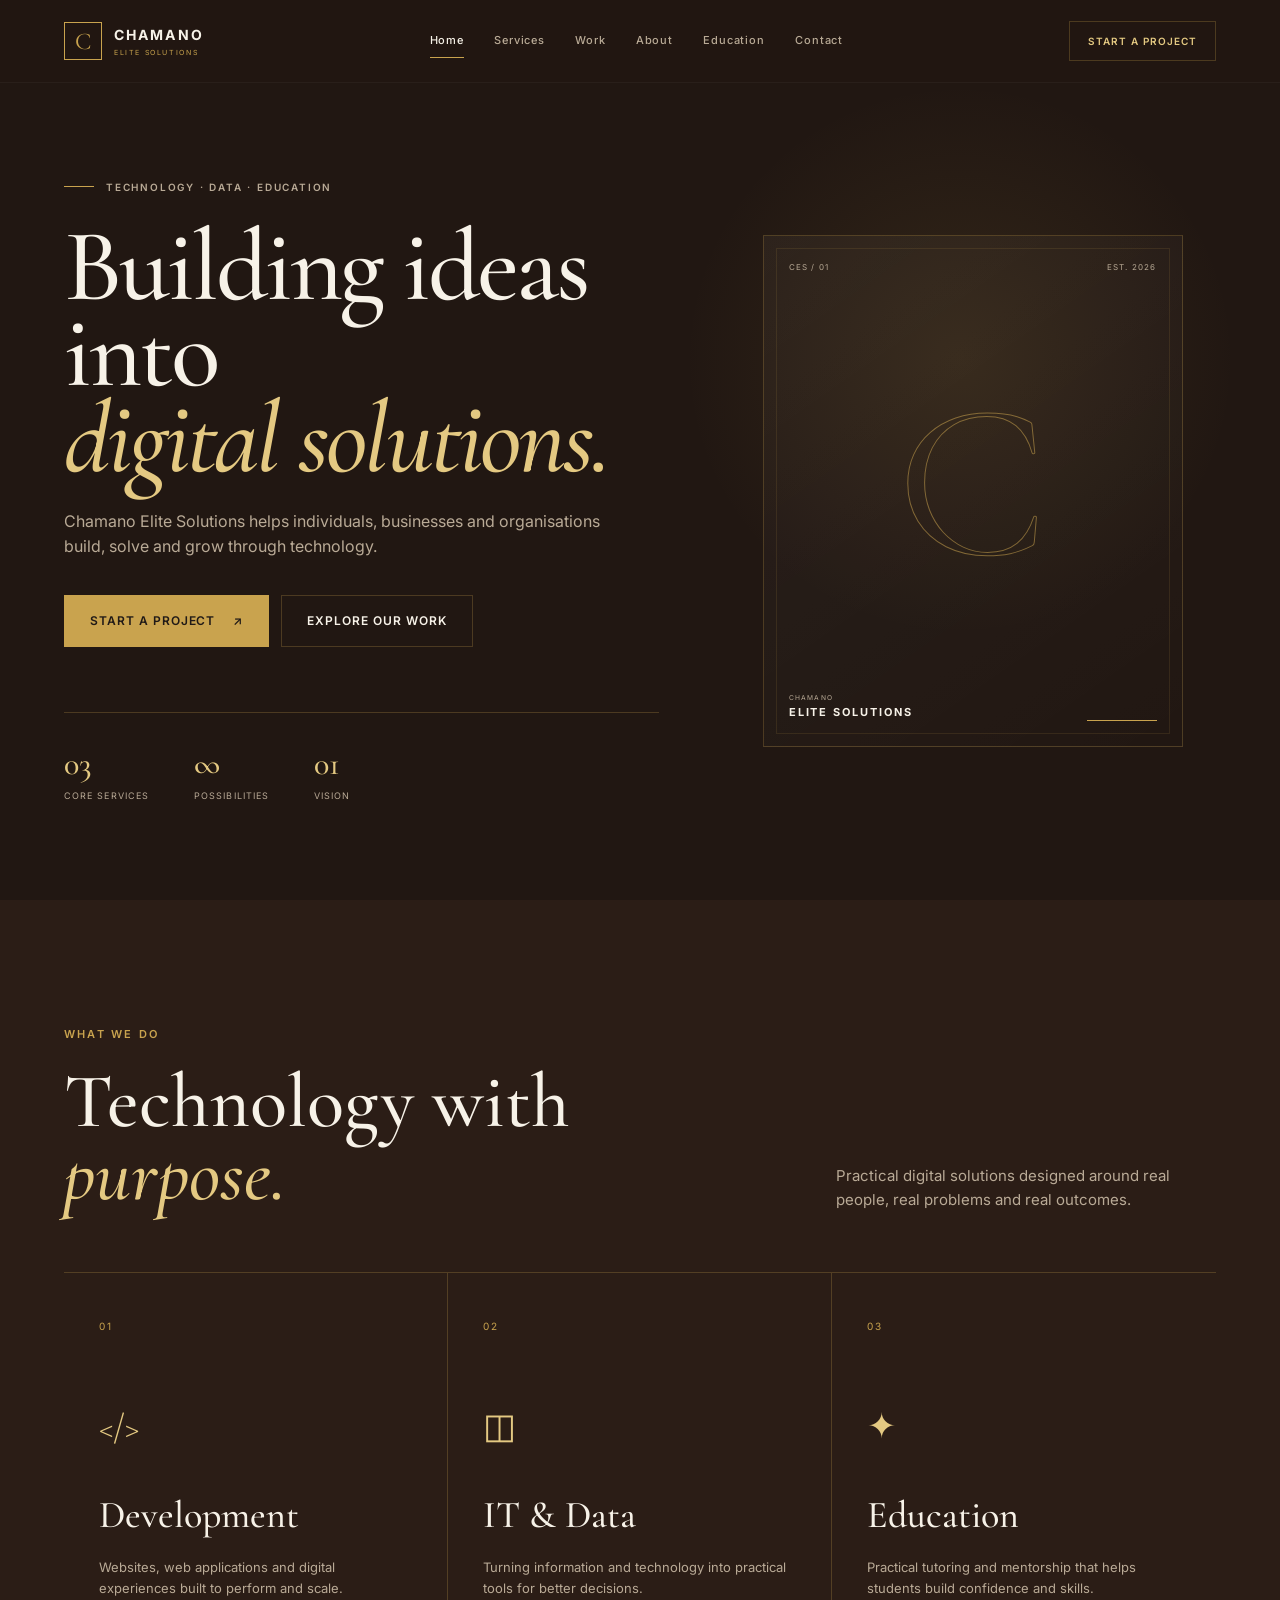
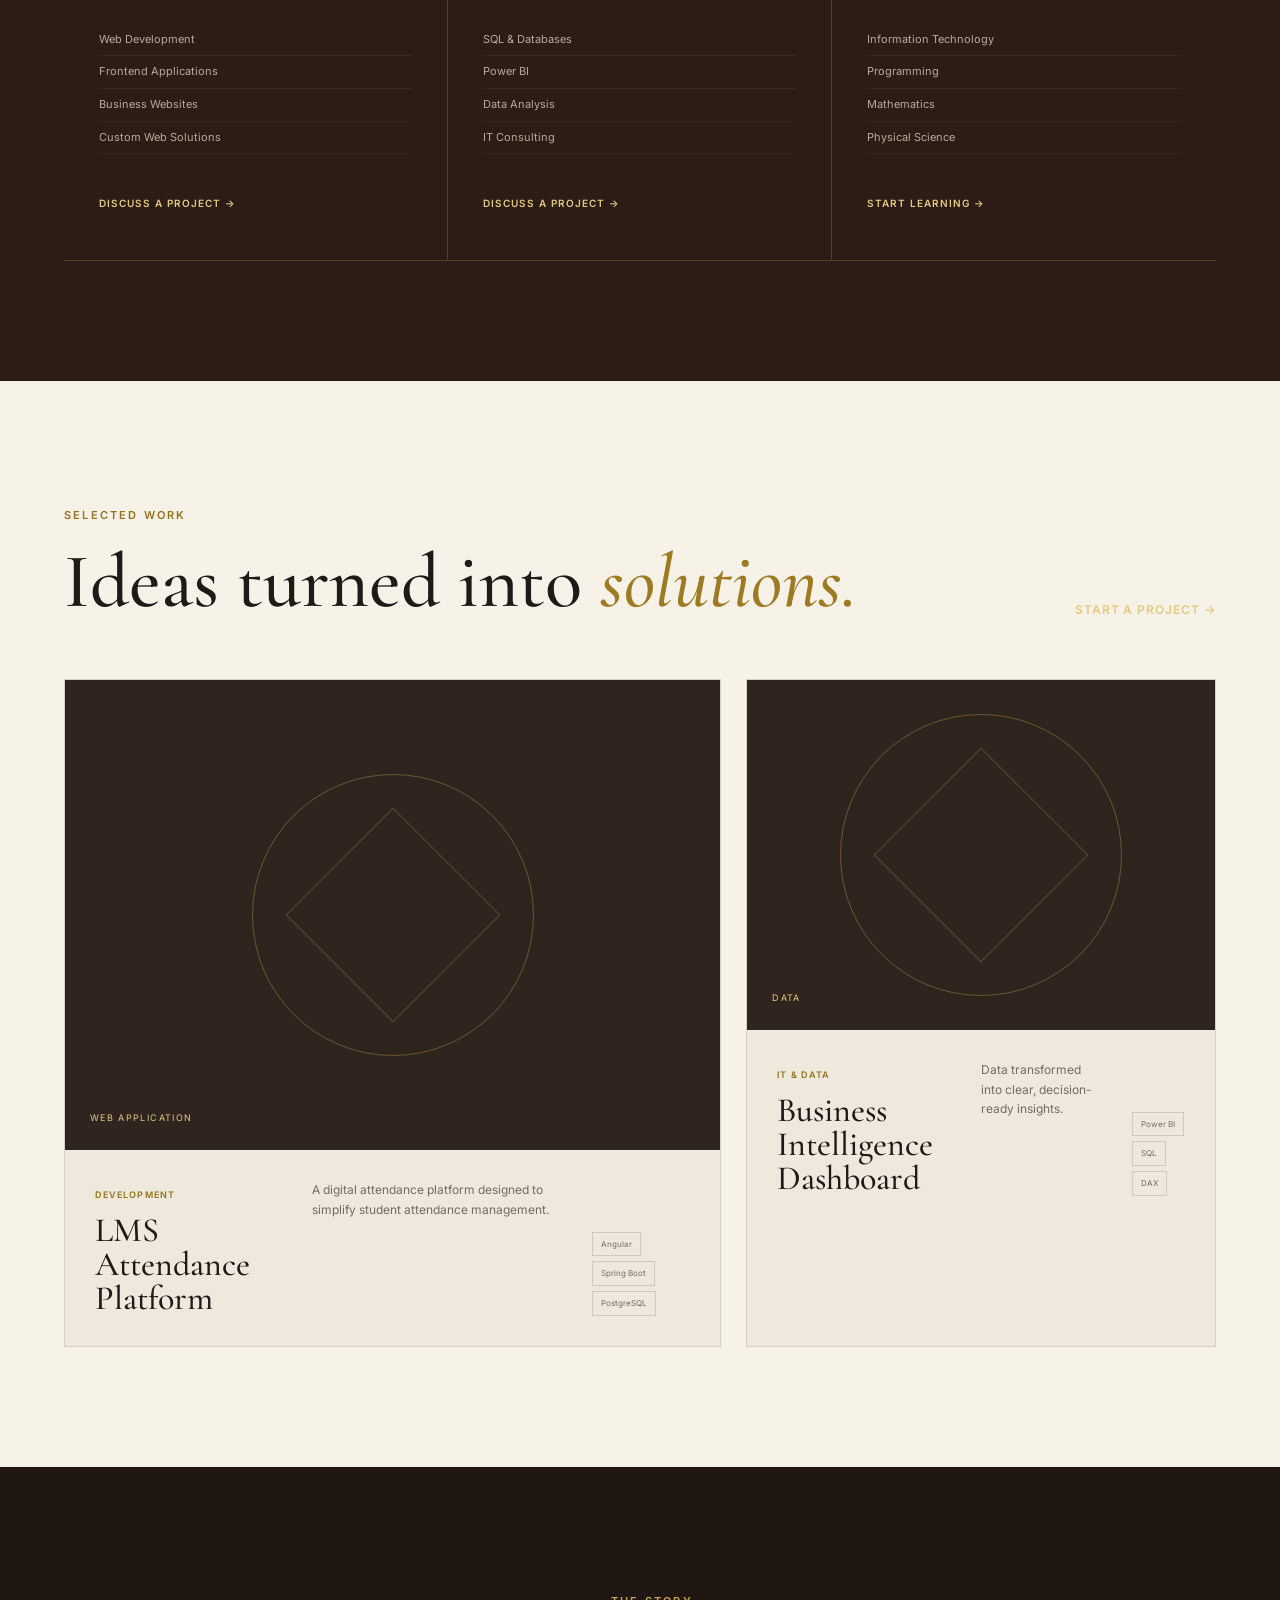
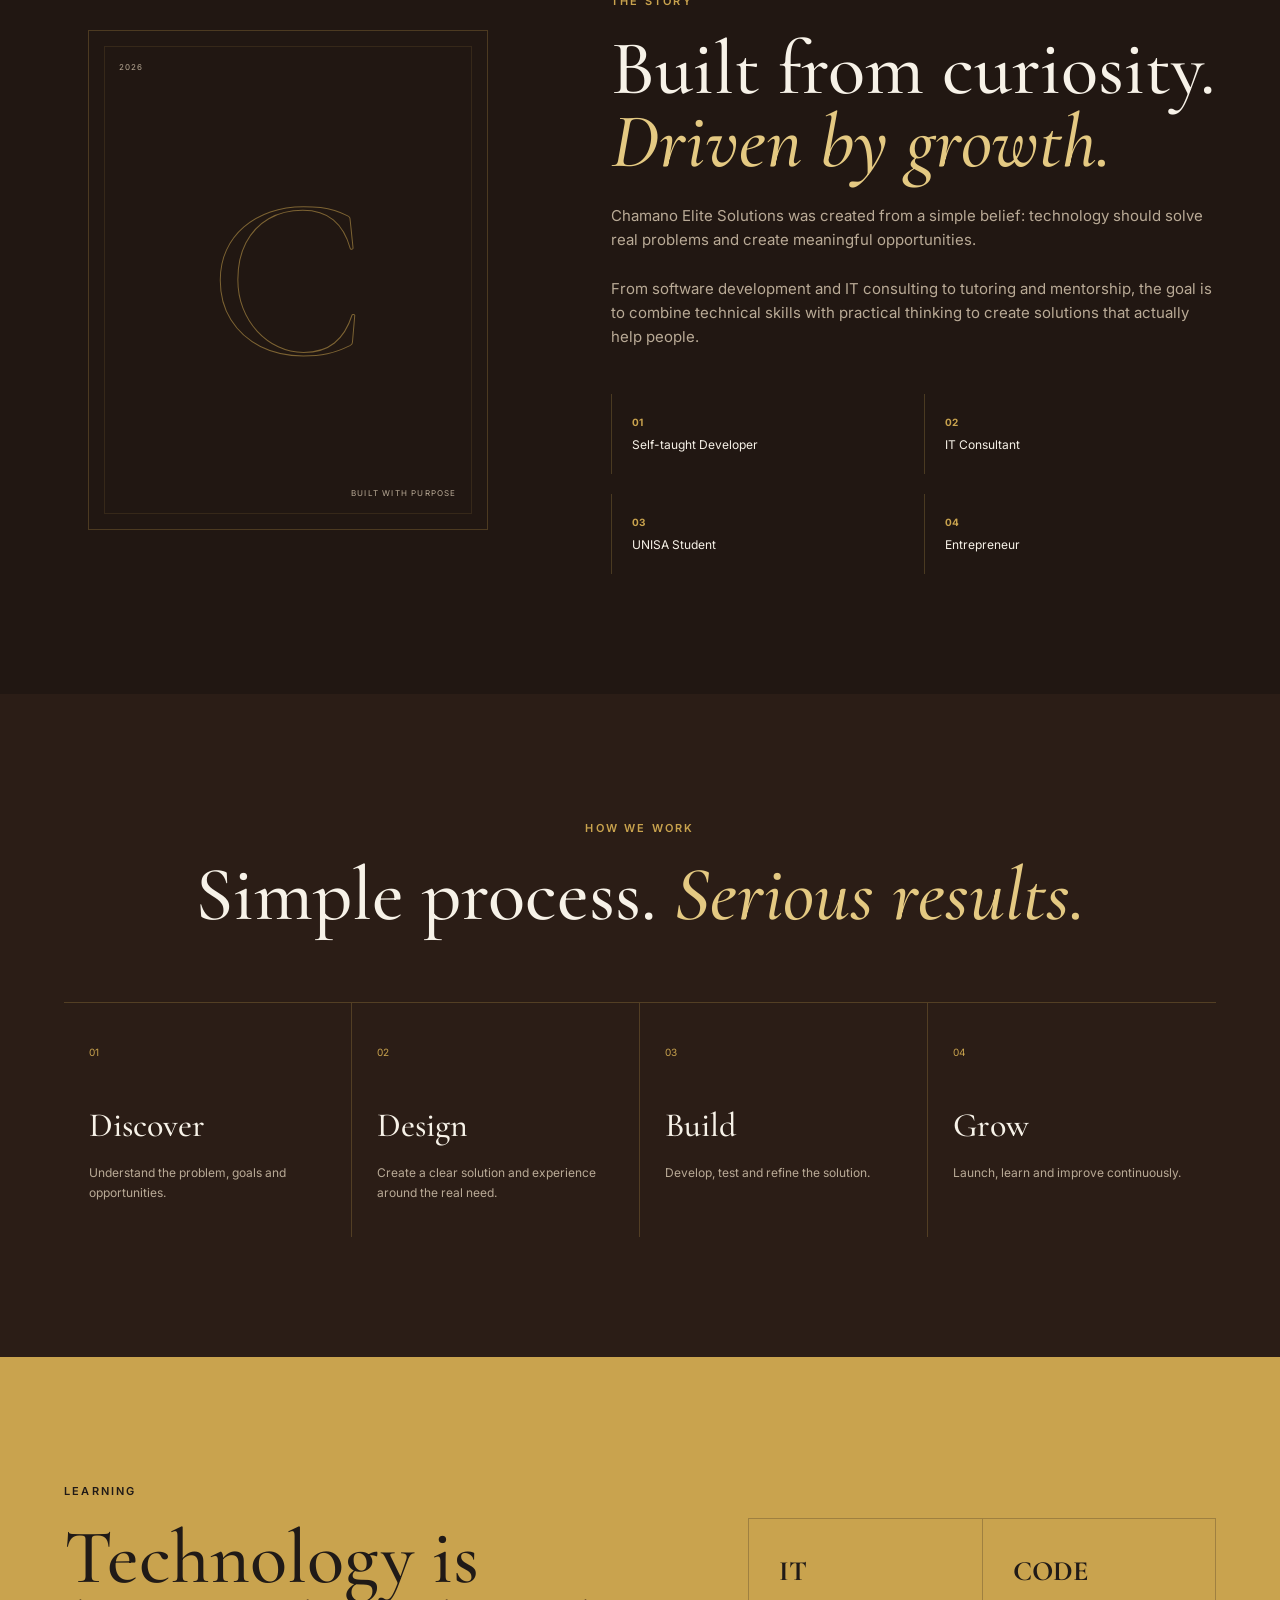
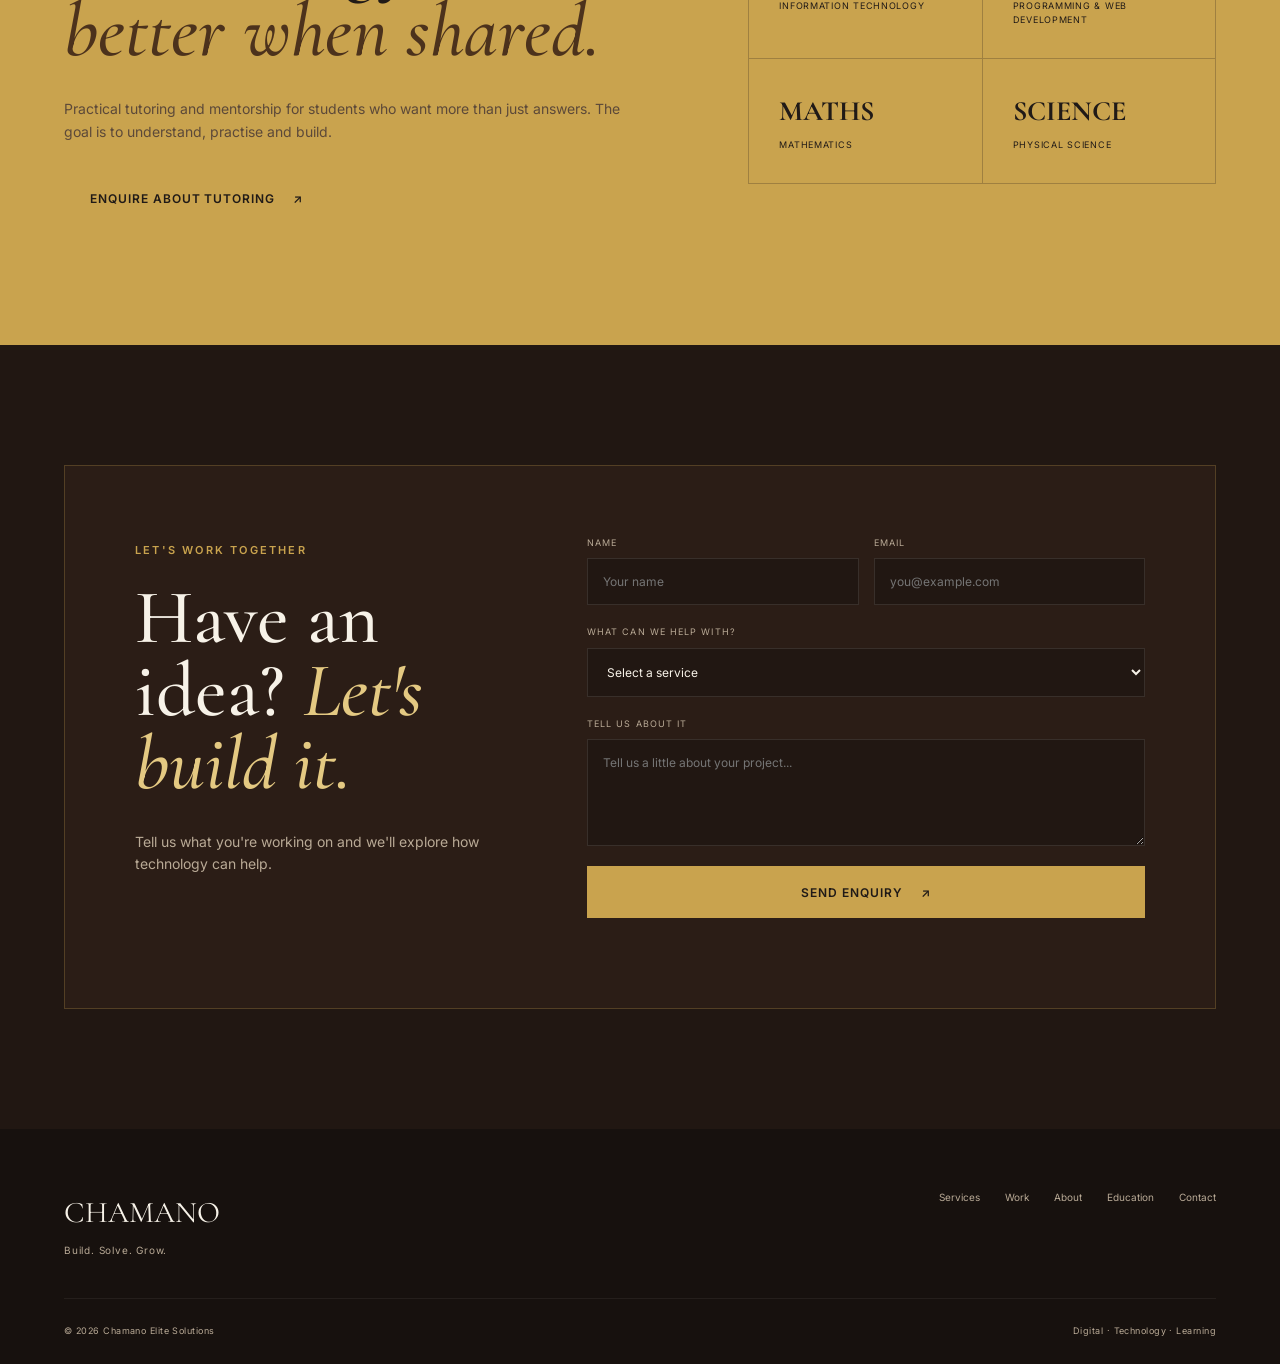
==== index.html @ e4c01a2c "commiting the mvp" ====
<!DOCTYPE html>
<html lang="en">
<head>
    <meta charset="UTF-8">
    <meta name="viewport" content="width=device-width, initial-scale=1.0">
    <title>Chamano Elite Solutions | Build. Solve. Grow.</title>
    <meta name="description" content="Chamano Elite Solutions provides software development, IT & data solutions, and technology education." >
    <link rel="preconnect" href="https://fonts.googleapis.com">
    <link rel="preconnect" href="https://fonts.gstatic.com" crossorigin>

    <link href="https://fonts.googleapis.com/css2?family=Cormorant+Garamond:wght@400;500;600;700&family=Inter:wght@300;400;500;600;700&display=swap" rel="stylesheet">
    <link rel="stylesheet" href="style.css">
    <link rel="stylesheet" href="./responsiveness.css">
</head>

<body>

<!-- =========================================
     NAVIGATION
========================================= -->

<header class="site-header">

    <div class="container nav-container">

        <a href="#home" class="brand">

            <div class="brand-mark">
                C
            </div>

            <div class="brand-text">
                <span>CHAMANO</span>
                <small>ELITE SOLUTIONS</small>
            </div>

        </a>

        <nav class="main-nav" id="mainNav">

            <a href="#home" class="nav-link active">Home</a>
            <a href="#services" class="nav-link">Services</a>
            <a href="#work" class="nav-link">Work</a>
            <a href="#about" class="nav-link">About</a>
            <a href="#education" class="nav-link">Education</a>
            <a href="#contact" class="nav-link">Contact</a>

        </nav>

        <a href="#contact" class="nav-cta">
            Start a Project
        </a>

        <button class="menu-toggle" id="menuToggle" aria-label="Open menu">
            <span></span>
            <span></span>
            <span></span>
        </button>

    </div>

</header>


<main>

<!-- =========================================
     HERO
========================================= -->

<section class="hero" id="home">

    <div class="hero-background"></div>

    <div class="container hero-container">

        <div class="hero-content">

            <div class="eyebrow">
                <span></span>
                TECHNOLOGY · DATA · EDUCATION
            </div>

            <h1>
                Building ideas into
                <span>digital solutions.</span>
            </h1>

            <p class="hero-description">
                Chamano Elite Solutions helps individuals, businesses
                and organisations build, solve and grow through
                technology.
            </p>

            <div class="hero-actions">

                <a href="#contact" class="btn btn-primary">
                    Start a Project
                    <span>↗</span>
                </a>

                <a href="#work" class="btn btn-outline">
                    Explore Our Work
                </a>

            </div>

            <div class="hero-meta">

                <div>
                    <strong>03</strong>
                    <span>Core Services</span>
                </div>

                <div>
                    <strong>∞</strong>
                    <span>Possibilities</span>
                </div>

                <div>
                    <strong>01</strong>
                    <span>Vision</span>
                </div>

            </div>

        </div>

        <div class="hero-visual">

            <div class="hero-card">

                <div class="hero-card-top">
                    <span>CES / 01</span>
                    <span>EST. 2026</span>
                </div>

                <div class="hero-monogram">
                    C
                </div>

                <div class="hero-card-bottom">

                    <div>
                        <small>CHAMANO</small>
                        <strong>ELITE SOLUTIONS</strong>
                    </div>

                    <span class="gold-line"></span>

                </div>

            </div>

        </div>

    </div>

</section>


<!-- =========================================
     SERVICES
========================================= -->

<section class="section services" id="services">

    <div class="container">

        <div class="section-heading">

            <div>
                <span class="section-label">WHAT WE DO</span>

                <h2>
                    Technology with
                    <em>purpose.</em>
                </h2>
            </div>

            <p>
                Practical digital solutions designed around
                real people, real problems and real outcomes.
            </p>

        </div>


        <div class="services-grid">

            <!-- Development -->

            <article class="service-card featured">

                <div class="service-number">01</div>

                <div class="service-icon">
                    &lt;/&gt;
                </div>

                <h3>Development</h3>

                <p>
                    Websites, web applications and digital
                    experiences built to perform and scale.
                </p>

                <ul>
                    <li>Web Development</li>
                    <li>Frontend Applications</li>
                    <li>Business Websites</li>
                    <li>Custom Web Solutions</li>
                </ul>

                <a href="#contact" class="service-link">
                    Discuss a project →
                </a>

            </article>


            <!-- IT & Data -->

            <article class="service-card">

                <div class="service-number">02</div>

                <div class="service-icon">
                    ◫
                </div>

                <h3>IT & Data</h3>

                <p>
                    Turning information and technology into
                    practical tools for better decisions.
                </p>

                <ul>
                    <li>SQL & Databases</li>
                    <li>Power BI</li>
                    <li>Data Analysis</li>
                    <li>IT Consulting</li>
                </ul>

                <a href="#contact" class="service-link">
                    Discuss a project →
                </a>

            </article>


            <!-- Education -->

            <article class="service-card">

                <div class="service-number">03</div>

                <div class="service-icon">
                    ✦
                </div>

                <h3>Education</h3>

                <p>
                    Practical tutoring and mentorship that
                    helps students build confidence and skills.
                </p>

                <ul>
                    <li>Information Technology</li>
                    <li>Programming</li>
                    <li>Mathematics</li>
                    <li>Physical Science</li>
                </ul>

                <a href="#contact" class="service-link">
                    Start learning →
                </a>

            </article>

        </div>

    </div>

</section>


<!-- =========================================
     WORK
========================================= -->

<section class="section work" id="work">

    <div class="container">

        <div class="section-heading">

            <div>
                <span class="section-label">SELECTED WORK</span>

                <h2>
                    Ideas turned into
                    <em>solutions.</em>
                </h2>
            </div>

            <a href="#contact" class="text-link">
                Start a project →
            </a>

        </div>


        <div class="projects-grid">

            <article class="project-card project-large">

                <div class="project-image project-image-one">

                    <span>WEB APPLICATION</span>

                </div>

                <div class="project-info">

                    <div>
                        <span class="project-category">
                            DEVELOPMENT
                        </span>

                        <h3>
                            LMS Attendance Platform
                        </h3>
                    </div>

                    <p>
                        A digital attendance platform designed
                        to simplify student attendance management.
                    </p>

                    <div class="technology-list">
                        <span>Angular</span>
                        <span>Spring Boot</span>
                        <span>PostgreSQL</span>
                    </div>

                </div>

            </article>


            <article class="project-card">

                <div class="project-image project-image-two">

                    <span>DATA</span>

                </div>

                <div class="project-info">

                    <div>
                        <span class="project-category">
                            IT & DATA
                        </span>

                        <h3>
                            Business Intelligence Dashboard
                        </h3>
                    </div>

                    <p>
                        Data transformed into clear,
                        decision-ready insights.
                    </p>

                    <div class="technology-list">
                        <span>Power BI</span>
                        <span>SQL</span>
                        <span>DAX</span>
                    </div>

                </div>

            </article>

        </div>

    </div>

</section>


<!-- =========================================
     ABOUT
========================================= -->

<section class="section about" id="about">

    <div class="container about-grid">

        <div class="about-visual">

            <div class="about-frame">

                <span class="about-number">
                    2026
                </span>

                <div class="about-initial">
                    C
                </div>

                <span class="about-caption">
                    BUILT WITH PURPOSE
                </span>

            </div>

        </div>


        <div class="about-content">

            <span class="section-label">
                THE STORY
            </span>

            <h2>
                Built from curiosity.
                <em>Driven by growth.</em>
            </h2>

            <p>
                Chamano Elite Solutions was created from a simple
                belief: technology should solve real problems and
                create meaningful opportunities.
            </p>

            <p>
                From software development and IT consulting to
                tutoring and mentorship, the goal is to combine
                technical skills with practical thinking to create
                solutions that actually help people.
            </p>

            <div class="journey">

                <div>
                    <strong>01</strong>
                    <span>Self-taught Developer</span>
                </div>

                <div>
                    <strong>02</strong>
                    <span>IT Consultant</span>
                </div>

                <div>
                    <strong>03</strong>
                    <span>UNISA Student</span>
                </div>

                <div>
                    <strong>04</strong>
                    <span>Entrepreneur</span>
                </div>

            </div>

        </div>

    </div>

</section>


<!-- =========================================
     PROCESS
========================================= -->

<section class="section process">

    <div class="container">

        <div class="section-heading centered">

            <span class="section-label">
                HOW WE WORK
            </span>

            <h2>
                Simple process.
                <em>Serious results.</em>
            </h2>

        </div>


        <div class="process-grid">

            <div class="process-item">

                <span>01</span>

                <h3>Discover</h3>

                <p>
                    Understand the problem, goals and
                    opportunities.
                </p>

            </div>

            <div class="process-item">

                <span>02</span>

                <h3>Design</h3>

                <p>
                    Create a clear solution and experience
                    around the real need.
                </p>

            </div>

            <div class="process-item">

                <span>03</span>

                <h3>Build</h3>

                <p>
                    Develop, test and refine the solution.
                </p>

            </div>

            <div class="process-item">

                <span>04</span>

                <h3>Grow</h3>

                <p>
                    Launch, learn and improve continuously.
                </p>

            </div>

        </div>

    </div>

</section>


<!-- =========================================
     EDUCATION
========================================= -->

<section class="section education" id="education">

    <div class="container education-container">

        <div>

            <span class="section-label">
                LEARNING
            </span>

            <h2>
                Technology is
                <em>better when shared.</em>
            </h2>

            <p>
                Practical tutoring and mentorship for students
                who want more than just answers. The goal is to
                understand, practise and build.
            </p>

            <a href="#contact" class="btn btn-primary">
                Enquire About Tutoring
                <span>↗</span>
            </a>

        </div>


        <div class="education-stats">

            <div>
                <strong>IT</strong>
                <span>Information Technology</span>
            </div>

            <div>
                <strong>CODE</strong>
                <span>Programming & Web Development</span>
            </div>

            <div>
                <strong>MATHS</strong>
                <span>Mathematics</span>
            </div>

            <div>
                <strong>SCIENCE</strong>
                <span>Physical Science</span>
            </div>

        </div>

    </div>

</section>


<!-- =========================================
     CONTACT
========================================= -->

<section class="section contact" id="contact">

    <div class="container">

        <div class="contact-box">

            <div class="contact-content">

                <span class="section-label">
                    LET'S WORK TOGETHER
                </span>

                <h2>
                    Have an idea?
                    <em>Let's build it.</em>
                </h2>

                <p>
                    Tell us what you're working on and we'll
                    explore how technology can help.
                </p>

            </div>


            <form class="contact-form" id="contactForm">

                <div class="form-row">

                    <div class="form-group">

                        <label for="name">
                            Name
                        </label>

                        <input
                            type="text"
                            id="name"
                            name="name"
                            placeholder="Your name"
                            required
                        >

                    </div>


                    <div class="form-group">

                        <label for="email">
                            Email
                        </label>

                        <input
                            type="email"
                            id="email"
                            name="email"
                            placeholder="you@example.com"
                            required
                        >

                    </div>

                </div>


                <div class="form-group">

                    <label for="service">
                        What can we help with?
                    </label>

                    <select id="service" name="service">

                        <option value="">
                            Select a service
                        </option>

                        <option value="development">
                            Development
                        </option>

                        <option value="data">
                            IT & Data
                        </option>

                        <option value="tutoring">
                            Tutoring
                        </option>

                        <option value="consulting">
                            Consulting
                        </option>

                        <option value="other">
                            Something else
                        </option>

                    </select>

                </div>


                <div class="form-group">

                    <label for="message">
                        Tell us about it
                    </label>

                    <textarea
                        id="message"
                        name="message"
                        rows="5"
                        placeholder="Tell us a little about your project..."
                        required
                    ></textarea>

                </div>


                <button type="submit" class="btn btn-primary">

                    Send Enquiry
                    <span>↗</span>

                </button>

                <p class="form-message" id="formMessage"></p>

            </form>

        </div>

    </div>

</section>

</main>


<!-- =========================================
     FOOTER
========================================= -->

<footer class="site-footer">

    <div class="container footer-container">

        <div>

            <a href="#home" class="footer-brand">
                CHAMANO
            </a>

            <p>
                Build. Solve. Grow.
            </p>

        </div>


        <div class="footer-links">

            <a href="#services">Services</a>
            <a href="#work">Work</a>
            <a href="#about">About</a>
            <a href="#education">Education</a>
            <a href="#contact">Contact</a>

        </div>


        <div class="footer-bottom">

            <span>
                © 2026 Chamano Elite Solutions
            </span>

            <span>
                Digital · Technology · Learning
            </span>

        </div>

    </div>

</footer>


<script src="./script.js"></script>

</body>
</html>
---- style.css ----
:root {
    --color-bg: #211712;
    --color-bg-secondary: #2b1d16;
    --color-bg-light: #302119;

    --color-gold: #c9a34e;
    --color-gold-light: #e4c982;

    --color-text: #f7f2e8;
    --color-muted: #b9aa96;

    --color-light: #f7f2e8;
    --color-dark: #201a17;

    --color-border: rgba(201, 163, 78, 0.25);

    --font-display: "Cormorant Garamond", serif;
    --font-body: "Inter", sans-serif;

    --container: 1200px;

    --transition: 0.3s ease;
}


/* =========================================
   RESET
========================================= */

* {
    margin: 0;
    padding: 0;
    box-sizing: border-box;
}

html {
    scroll-behavior: smooth;
}

body {
    font-family: var(--font-body);
    background: var(--color-bg);
    color: var(--color-text);
    line-height: 1.6;
}

a {
    color: inherit;
    text-decoration: none;
}

button,
input,
textarea,
select {
    font-family: inherit;
}

img {
    max-width: 100%;
    display: block;
}


/* =========================================
   GLOBAL
========================================= */

.container {
    width: min(90%, var(--container));
    margin-inline: auto;
}

.section {
    padding: 120px 0;
}

.section-label {
    display: inline-block;

    font-size: 11px;
    font-weight: 600;

    letter-spacing: 0.2em;

    color: var(--color-gold);
}

.section-heading {
    display: flex;
    justify-content: space-between;
    align-items: flex-end;

    gap: 40px;

    margin-bottom: 60px;
}

.section-heading h2,
.about-content h2,
.education h2,
.contact-content h2 {
    font-family: var(--font-display);

    font-size: clamp(48px, 6vw, 78px);

    font-weight: 500;
    line-height: 0.95;

    margin-top: 20px;
}

.section-heading h2 em,
.about-content h2 em,
.education h2 em,
.contact-content h2 em {
    color: var(--color-gold-light);
    font-style: italic;
}

.section-heading>p {
    max-width: 380px;

    color: var(--color-muted);

    font-size: 15px;
}

.centered {
    display: block;
    text-align: center;
}

.centered h2 {
    margin-inline: auto;
}


/* =========================================
   BUTTONS
========================================= */

.btn {
    display: inline-flex;

    align-items: center;
    justify-content: center;

    gap: 18px;

    min-height: 52px;

    padding: 0 25px;

    border: 1px solid transparent;

    font-size: 12px;
    font-weight: 600;

    letter-spacing: 0.08em;
    text-transform: uppercase;

    cursor: pointer;

    transition: var(--transition);
}

.btn-primary {
    background: var(--color-gold);
    color: var(--color-dark);
}

.btn-primary:hover {
    background: var(--color-gold-light);
    transform: translateY(-2px);
}

.btn-outline {
    border-color: var(--color-border);
    color: var(--color-text);
}

.btn-outline:hover {
    border-color: var(--color-gold);
    color: var(--color-gold-light);
}

.text-link {
    color: var(--color-gold-light);

    font-size: 12px;
    font-weight: 600;

    letter-spacing: 0.08em;
    text-transform: uppercase;
}


/* =========================================
   HEADER
========================================= */

.site-header {
    position: fixed;

    top: 0;
    left: 0;

    width: 100%;

    z-index: 1000;

    border-bottom: 1px solid rgba(255, 255, 255, 0.04);

    background: rgba(33, 23, 18, 0.88);

    backdrop-filter: blur(15px);
}

.nav-container {
    height: 82px;

    display: flex;
    align-items: center;
    justify-content: space-between;

    gap: 30px;
}

.brand {
    display: flex;
    align-items: center;

    gap: 12px;
}

.brand-mark {
    width: 38px;
    height: 38px;

    display: grid;
    place-items: center;

    border: 1px solid var(--color-gold);

    color: var(--color-gold);

    font-family: var(--font-display);
    font-size: 24px;
}

.brand-text {
    display: flex;
    flex-direction: column;
}

.brand-text span {
    font-size: 14px;
    font-weight: 700;
    letter-spacing: 0.15em;
}

.brand-text small {
    color: var(--color-gold);

    font-size: 7px;
    letter-spacing: 0.23em;
}

.main-nav {
    display: flex;
    gap: 30px;
}

.nav-link {
    position: relative;

    color: var(--color-muted);

    font-size: 11px;
    font-weight: 500;

    letter-spacing: 0.08em;

    transition: var(--transition);
}

.nav-link:hover,
.nav-link.active {
    color: var(--color-text);
}

.nav-link.active::after {
    content: "";

    position: absolute;

    left: 0;
    bottom: -8px;

    width: 100%;
    height: 1px;

    background: var(--color-gold);
}

.nav-cta {
    padding: 11px 18px;

    border: 1px solid var(--color-border);

    color: var(--color-gold-light);

    font-size: 10px;

    font-weight: 600;

    letter-spacing: 0.1em;
    text-transform: uppercase;

    transition: var(--transition);
}

.nav-cta:hover {
    background: var(--color-gold);
    color: var(--color-dark);
}

.menu-toggle {
    display: none;

    background: transparent;
    border: 0;

    cursor: pointer;
}

.menu-toggle span {
    display: block;

    width: 25px;
    height: 1px;

    margin: 5px 0;

    background: var(--color-text);
}


/* =========================================
   HERO
========================================= */

.hero {
    position: relative;

    min-height: 100vh;

    display: flex;
    align-items: center;

    overflow: hidden;
}

.hero-background {
    position: absolute;

    inset: 0;

    background:
        radial-gradient(circle at 75% 40%,
            rgba(201, 163, 78, 0.11),
            transparent 25%);
}

.hero-container {
    position: relative;

    display: grid;

    grid-template-columns: 1.1fr 0.9fr;

    align-items: center;

    gap: 70px;

    padding-top: 82px;
}

.hero-content {
    max-width: 720px;
}

.eyebrow {
    display: flex;
    align-items: center;

    gap: 12px;

    color: var(--color-muted);

    font-size: 10px;
    font-weight: 600;

    letter-spacing: 0.18em;
}

.eyebrow span {
    width: 30px;
    height: 1px;

    background: var(--color-gold);
}

.hero h1 {
    margin: 28px 0;

    font-family: var(--font-display);

    font-size: clamp(65px, 8vw, 110px);

    font-weight: 500;

    line-height: 0.84;

    letter-spacing: -0.03em;
}

.hero h1 span {
    display: block;

    color: var(--color-gold-light);

    font-style: italic;
}

.hero-description {
    max-width: 550px;

    margin-bottom: 35px;

    color: var(--color-muted);

    font-size: 16px;
}

.hero-actions {
    display: flex;
    gap: 12px;

    flex-wrap: wrap;
}

.hero-meta {
    display: flex;

    gap: 45px;

    margin-top: 65px;

    padding-top: 25px;

    border-top: 1px solid var(--color-border);
}

.hero-meta div {
    display: flex;
    flex-direction: column;
}

.hero-meta strong {
    font-family: var(--font-display);

    color: var(--color-gold-light);

    font-size: 32px;
    font-weight: 500;
}

.hero-meta span {
    color: var(--color-muted);

    font-size: 9px;

    letter-spacing: 0.12em;

    text-transform: uppercase;
}


/* Hero visual */

.hero-visual {
    display: flex;
    justify-content: center;
}

.hero-card {
    position: relative;

    width: min(100%, 420px);
    aspect-ratio: 0.82;

    padding: 25px;

    display: flex;
    flex-direction: column;
    justify-content: space-between;

    border: 1px solid var(--color-border);

    background:
        linear-gradient(145deg,
            rgba(255, 255, 255, 0.04),
            rgba(255, 255, 255, 0));
}

.hero-card::before {
    content: "";

    position: absolute;

    inset: 12px;

    border: 1px solid rgba(201, 163, 78, 0.12);
}

.hero-card-top,
.hero-card-bottom {
    position: relative;

    display: flex;
    justify-content: space-between;

    color: var(--color-muted);

    font-size: 8px;

    letter-spacing: 0.15em;
}

.hero-monogram {
    position: relative;

    align-self: center;

    font-family: var(--font-display);

    font-size: 220px;

    line-height: 1;

    color: transparent;

    -webkit-text-stroke: 1px rgba(201, 163, 78, 0.55);
}

.hero-card-bottom {
    align-items: flex-end;
}

.hero-card-bottom div {
    display: flex;
    flex-direction: column;
}

.hero-card-bottom strong {
    color: var(--color-text);

    font-size: 11px;

    letter-spacing: 0.18em;
}

.gold-line {
    width: 70px;
    height: 1px;

    background: var(--color-gold);
}


/* =========================================
   SERVICES
========================================= */

.services {
    background: var(--color-bg-secondary);
}

.services-grid {
    display: grid;

    grid-template-columns: repeat(3, 1fr);

    border-top: 1px solid var(--color-border);
    border-bottom: 1px solid var(--color-border);
}

.service-card {
    position: relative;

    padding: 45px 35px;

    min-height: 440px;

    border-right: 1px solid var(--color-border);

    transition: var(--transition);
}

.service-card:last-child {
    border-right: 0;
}

.service-card:hover {
    background: rgba(201, 163, 78, 0.04);
}

.service-number {
    color: var(--color-gold);

    font-size: 10px;

    letter-spacing: 0.15em;
}

.service-icon {
    margin: 65px 0 30px;

    color: var(--color-gold-light);

    font-family: var(--font-display);

    font-size: 35px;
}

.service-card h3 {
    font-family: var(--font-display);

    font-size: 38px;

    font-weight: 500;
}

.service-card p {
    max-width: 330px;

    margin: 12px 0 25px;

    color: var(--color-muted);

    font-size: 13px;
}

.service-card ul {
    margin-bottom: 35px;

    list-style: none;
}

.service-card li {
    padding: 7px 0;

    border-bottom: 1px solid rgba(255, 255, 255, 0.05);

    color: var(--color-muted);

    font-size: 11px;
}

.service-link {
    color: var(--color-gold-light);

    font-size: 10px;

    font-weight: 600;

    letter-spacing: 0.1em;

    text-transform: uppercase;
}


/* =========================================
   WORK
========================================= */

.work {
    background: var(--color-light);

    color: var(--color-dark);
}

.work .section-heading>p {
    color: #766b60;
}

.work .section-label {
    color: #94721e;
}

.work .section-heading h2 em {
    color: #9e7b22;
}

.projects-grid {
    display: grid;

    grid-template-columns: 1.4fr 1fr;

    gap: 25px;
}

.project-card {
    overflow: hidden;

    border: 1px solid rgba(32, 26, 23, 0.12);

    background: #eee8dd;
}

.project-image {
    position: relative;

    height: 350px;

    display: flex;
    align-items: flex-end;

    padding: 25px;

    overflow: hidden;

    background: #30251e;
}

.project-large .project-image {
    height: 470px;
}

.project-image::before {
    content: "";

    position: absolute;

    width: 280px;
    height: 280px;

    border: 1px solid rgba(201, 163, 78, 0.4);

    border-radius: 50%;

    top: 50%;
    left: 50%;

    transform: translate(-50%, -50%);
}

.project-image::after {
    content: "";

    position: absolute;

    width: 150px;
    height: 150px;

    border: 1px solid rgba(201, 163, 78, 0.3);

    transform: translate(-50%, -50%) rotate(45deg);

    top: 50%;
    left: 50%;
}

.project-image span {
    position: relative;
    z-index: 2;

    color: var(--color-gold-light);

    font-size: 9px;

    letter-spacing: 0.15em;
}

.project-info {
    padding: 30px;

    display: flex;

    justify-content: space-between;

    gap: 30px;
}

.project-category {
    color: #94721e;

    font-size: 9px;

    font-weight: 600;

    letter-spacing: 0.12em;
}

.project-info h3 {
    margin-top: 8px;

    font-family: var(--font-display);

    font-size: 34px;

    font-weight: 500;

    line-height: 1;
}

.project-info p {
    max-width: 260px;

    color: #766b60;

    font-size: 12px;
}

.technology-list {
    display: flex;
    gap: 5px;

    flex-wrap: wrap;

    align-self: flex-end;
}

.technology-list span {
    padding: 5px 8px;

    border: 1px solid rgba(32, 26, 23, 0.15);

    color: #766b60;

    font-size: 8px;
}


/* =========================================
   ABOUT
========================================= */

.about {
    background: var(--color-bg);
}

.about-grid {
    display: grid;

    grid-template-columns: 0.85fr 1.15fr;

    gap: 100px;

    align-items: center;
}

.about-visual {
    display: flex;
    justify-content: center;
}

.about-frame {
    position: relative;

    width: min(100%, 400px);
    aspect-ratio: 0.8;

    border: 1px solid var(--color-border);

    display: flex;

    align-items: center;
    justify-content: center;
}

.about-frame::before {
    content: "";

    position: absolute;

    inset: 15px;

    border: 1px solid rgba(201, 163, 78, 0.12);
}

.about-number,
.about-caption {
    position: absolute;

    color: var(--color-muted);

    font-size: 8px;

    letter-spacing: 0.15em;
}

.about-number {
    top: 30px;
    left: 30px;
}

.about-caption {
    bottom: 30px;
    right: 30px;
}

.about-initial {
    font-family: var(--font-display);

    color: transparent;

    font-size: 230px;

    line-height: 1;

    -webkit-text-stroke: 1px rgba(201, 163, 78, 0.55);
}

.about-content>p {
    max-width: 650px;

    margin-top: 25px;

    color: var(--color-muted);

    font-size: 15px;
}

.journey {
    display: grid;

    grid-template-columns: repeat(2, 1fr);

    gap: 20px;

    margin-top: 45px;
}

.journey div {
    display: flex;
    flex-direction: column;

    padding: 20px;

    border-left: 1px solid var(--color-border);
}

.journey strong {
    color: var(--color-gold);

    font-size: 10px;
}

.journey span {
    margin-top: 5px;

    font-size: 12px;

    color: var(--color-text);
}


/* =========================================
   PROCESS
========================================= */

.process {
    background: var(--color-bg-secondary);
}

.process-grid {
    display: grid;

    grid-template-columns: repeat(4, 1fr);

    margin-top: 70px;

    border-top: 1px solid var(--color-border);
}

.process-item {
    padding: 35px 25px;

    border-right: 1px solid var(--color-border);
}

.process-item:last-child {
    border-right: 0;
}

.process-item>span {
    color: var(--color-gold);

    font-size: 10px;
}

.process-item h3 {
    margin: 35px 0 10px;

    font-family: var(--font-display);

    font-size: 34px;

    font-weight: 500;
}

.process-item p {
    color: var(--color-muted);

    font-size: 12px;
}


/* =========================================
   EDUCATION
========================================= */

.education {
    background: var(--color-gold);

    color: var(--color-dark);
}

.education .section-label {
    color: var(--color-dark);
}

.education h2 em {
    color: #4c321c;
}

.education p {
    max-width: 600px;

    margin: 30px 0;

    color: #5c4939;

    font-size: 14px;
}

.education-container {
    display: grid;

    grid-template-columns: 1fr 0.8fr;

    gap: 100px;

    align-items: center;
}

.education-stats {
    display: grid;

    grid-template-columns: repeat(2, 1fr);

    border-top: 1px solid rgba(32, 26, 23, 0.25);
    border-left: 1px solid rgba(32, 26, 23, 0.25);
}

.education-stats div {
    padding: 30px;

    border-right: 1px solid rgba(32, 26, 23, 0.25);
    border-bottom: 1px solid rgba(32, 26, 23, 0.25);
}

.education-stats strong {
    display: block;

    font-family: var(--font-display);

    font-size: 28px;
}

.education-stats span {
    display: block;

    margin-top: 5px;

    font-size: 9px;

    text-transform: uppercase;

    letter-spacing: 0.08em;
}


/* =========================================
   CONTACT
========================================= */

.contact {
    background: var(--color-bg);
}

.contact-box {
    display: grid;

    grid-template-columns: 0.8fr 1.2fr;

    gap: 80px;

    padding: 70px;

    border: 1px solid var(--color-border);

    background: var(--color-bg-secondary);
}

.contact-content p {
    max-width: 420px;

    margin-top: 30px;

    color: var(--color-muted);

    font-size: 14px;
}

.contact-form {
    display: flex;
    flex-direction: column;

    gap: 20px;
}

.form-row {
    display: grid;

    grid-template-columns: 1fr 1fr;

    gap: 15px;
}

.form-group {
    display: flex;
    flex-direction: column;

    gap: 8px;
}

.form-group label {
    color: var(--color-muted);

    font-size: 9px;

    letter-spacing: 0.12em;

    text-transform: uppercase;
}

.form-group input,
.form-group textarea,
.form-group select {
    width: 100%;

    padding: 15px;

    border: 1px solid rgba(255, 255, 255, 0.1);

    outline: none;

    background: var(--color-bg);

    color: var(--color-text);

    font-size: 12px;

    transition: var(--transition);
}

.form-group select option {
    background: var(--color-bg);
}

.form-group input:focus,
.form-group textarea:focus,
.form-group select:focus {
    border-color: var(--color-gold);
}

.form-group textarea {
    resize: vertical;
}

.form-message {
    font-size: 11px;

    color: var(--color-gold-light);
}


/* =========================================
   FOOTER
========================================= */

.site-footer {
    padding: 60px 0 25px;

    background: #17110e;

    color: var(--color-muted);
}

.footer-container {
    display: grid;

    grid-template-columns: 1fr 1fr;

    gap: 40px;
}

.footer-brand {
    color: var(--color-text);

    font-family: var(--font-display);

    font-size: 30px;
}

.footer-container p {
    margin-top: 5px;

    font-size: 10px;

    letter-spacing: 0.08em;
}

.footer-links {
    display: flex;

    justify-content: flex-end;

    gap: 25px;

    font-size: 10px;
}

.footer-links a:hover {
    color: var(--color-gold-light);
}

.footer-bottom {
    grid-column: 1 / -1;

    display: flex;
    justify-content: space-between;

    padding-top: 25px;

    border-top: 1px solid rgba(255, 255, 255, 0.06);

    font-size: 9px;

    letter-spacing: 0.05em;
}

/* =========================================
   ANIMATIONS
========================================= */

.reveal {
    opacity: 0;

    transform: translateY(25px);

    transition:
        opacity 0.7s ease,
        transform 0.7s ease;
}

.reveal.revealed {
    opacity: 1;

    transform: translateY(0);
}
---- responsiveness.css ----
@media (max-width: 1000px) {

    .main-nav {
        gap: 18px;
    }

    .hero-container {
        grid-template-columns: 1fr;
    }

    .hero-visual {
        display: none;
    }

    .services-grid {
        grid-template-columns: 1fr;
    }

    .service-card {
        border-right: 0;
        border-bottom: 1px solid var(--color-border);
    }

    .service-card:last-child {
        border-bottom: 0;
    }

    .projects-grid {
        grid-template-columns: 1fr;
    }

    .about-grid {
        grid-template-columns: 1fr;
        gap: 60px;
    }

    .education-container {
        grid-template-columns: 1fr;
        gap: 50px;
    }

    .contact-box {
        grid-template-columns: 1fr;
        gap: 50px;
    }

    .process-grid {
        grid-template-columns: repeat(2, 1fr);
    }

    .process-item:nth-child(2) {
        border-right: 0;
    }

    .process-item:nth-child(-n+2) {
        border-bottom: 1px solid var(--color-border);
    }
}


@media (max-width: 750px) {

    .section {
        padding: 85px 0;
    }

    .nav-cta {
        display: none;
    }

    .menu-toggle {
        display: block;
    }

    .main-nav {
        position: absolute;

        top: 82px;
        left: 0;

        width: 100%;

        padding: 25px;

        display: none;
        flex-direction: column;

        background: var(--color-bg);

        border-bottom: 1px solid var(--color-border);
    }

    .main-nav.open {
        display: flex;
    }

    .nav-link {
        padding: 10px 0;
    }

    .nav-link.active::after {
        display: none;
    }

    .hero {
        min-height: auto;

        padding: 140px 0 80px;
    }

    .hero h1 {
        font-size: clamp(58px, 17vw, 90px);
    }

    .hero-description {
        font-size: 14px;
    }

    .hero-meta {
        gap: 25px;
    }

    .section-heading {
        display: block;
    }

    .section-heading > p {
        margin-top: 25px;
    }

    .section-heading h2,
    .about-content h2,
    .education h2,
    .contact-content h2 {
        font-size: 54px;
    }

    .project-info {
        flex-direction: column;
    }

    .project-info p {
        max-width: none;
    }

    .technology-list {
        align-self: flex-start;
    }

    .process-grid {
        grid-template-columns: 1fr;
    }

    .process-item,
    .process-item:nth-child(2) {
        border-right: 0;
        border-bottom: 1px solid var(--color-border);
    }

    .process-item:last-child {
        border-bottom: 0;
    }

    .contact-box {
        padding: 35px 25px;
    }

    .form-row {
        grid-template-columns: 1fr;
    }

    .footer-container {
        grid-template-columns: 1fr;
    }

    .footer-links {
        justify-content: flex-start;
        flex-wrap: wrap;
    }

    .footer-bottom {
        grid-column: auto;

        flex-direction: column;

        gap: 10px;
    }
}


@media (max-width: 480px) {

    .brand-text span {
        font-size: 12px;
    }

    .brand-text small {
        font-size: 6px;
    }

    .hero-meta {
        justify-content: space-between;
    }

    .hero-meta strong {
        font-size: 27px;
    }

    .section-heading h2,
    .about-content h2,
    .education h2,
    .contact-content h2 {
        font-size: 47px;
    }

    .about-frame {
        width: 90%;
    }

    .about-initial {
        font-size: 170px;
    }

    .education-stats {
        grid-template-columns: 1fr;
    }
}
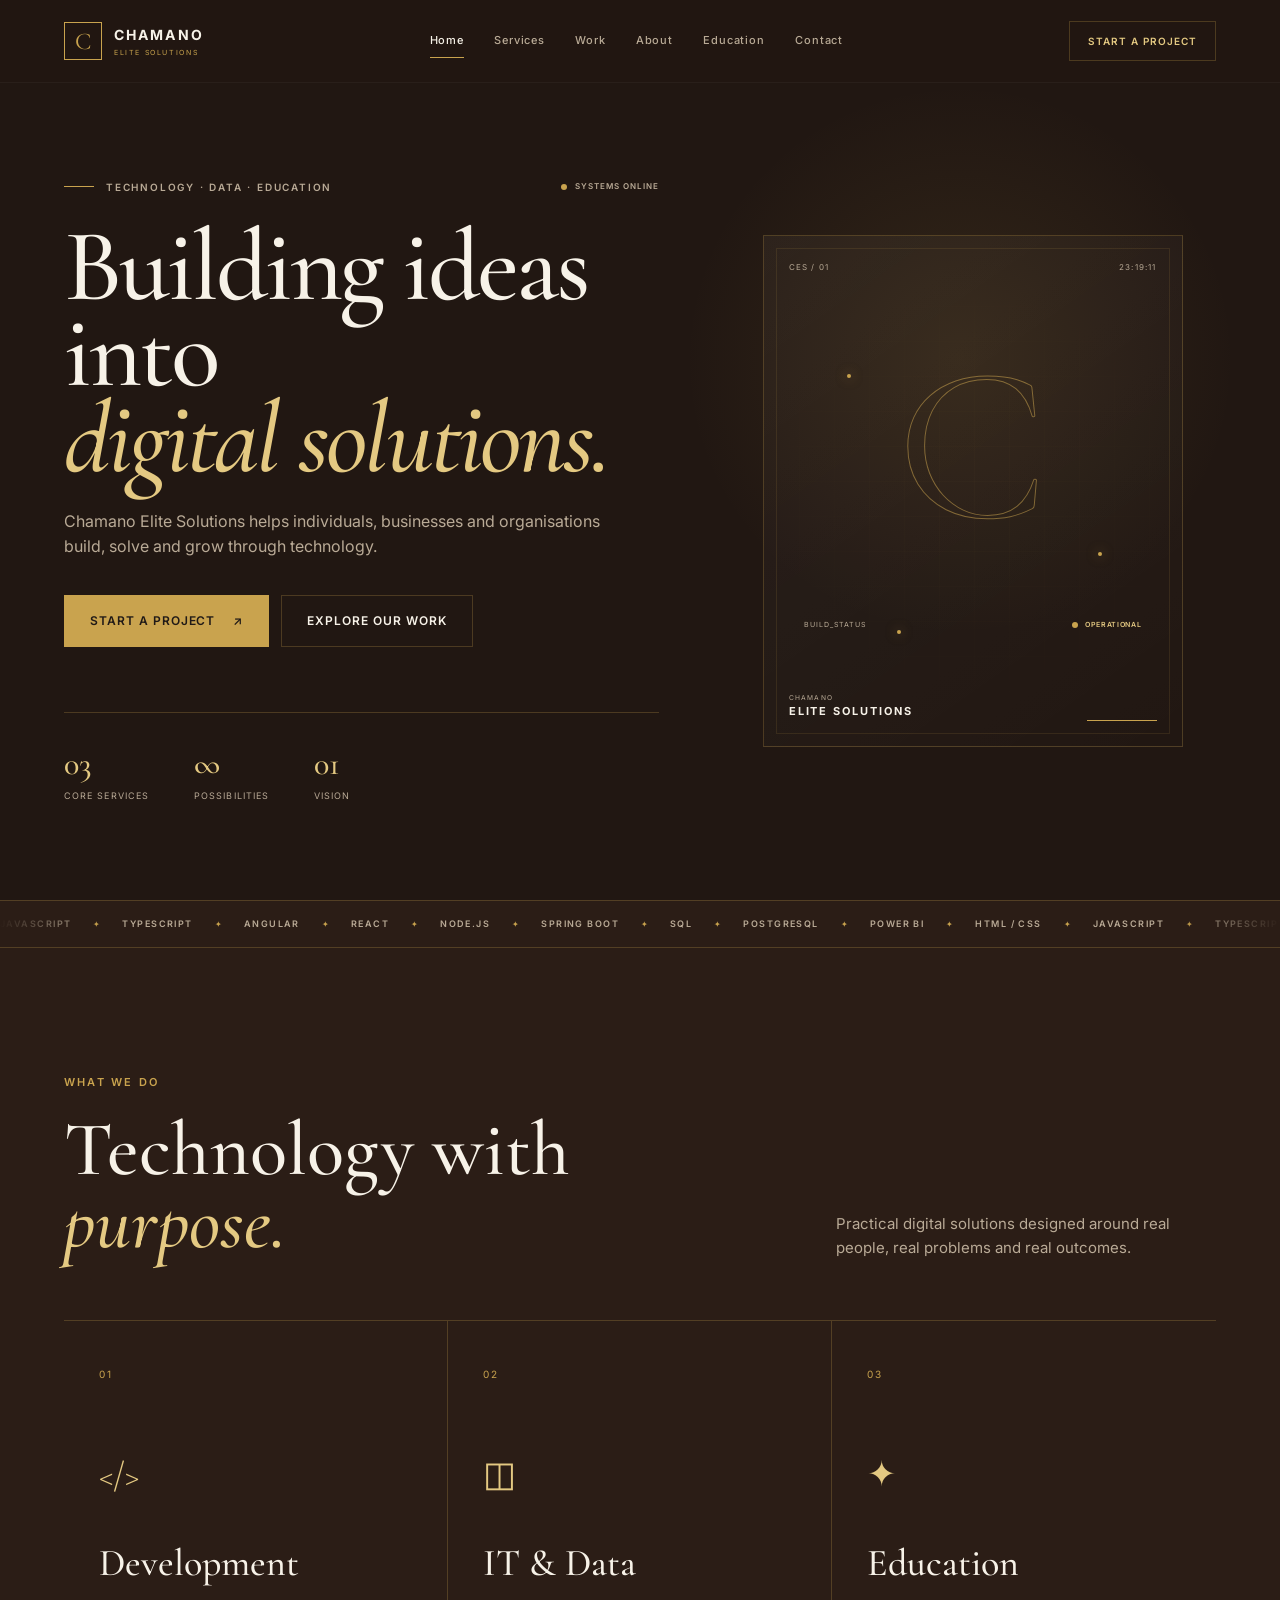
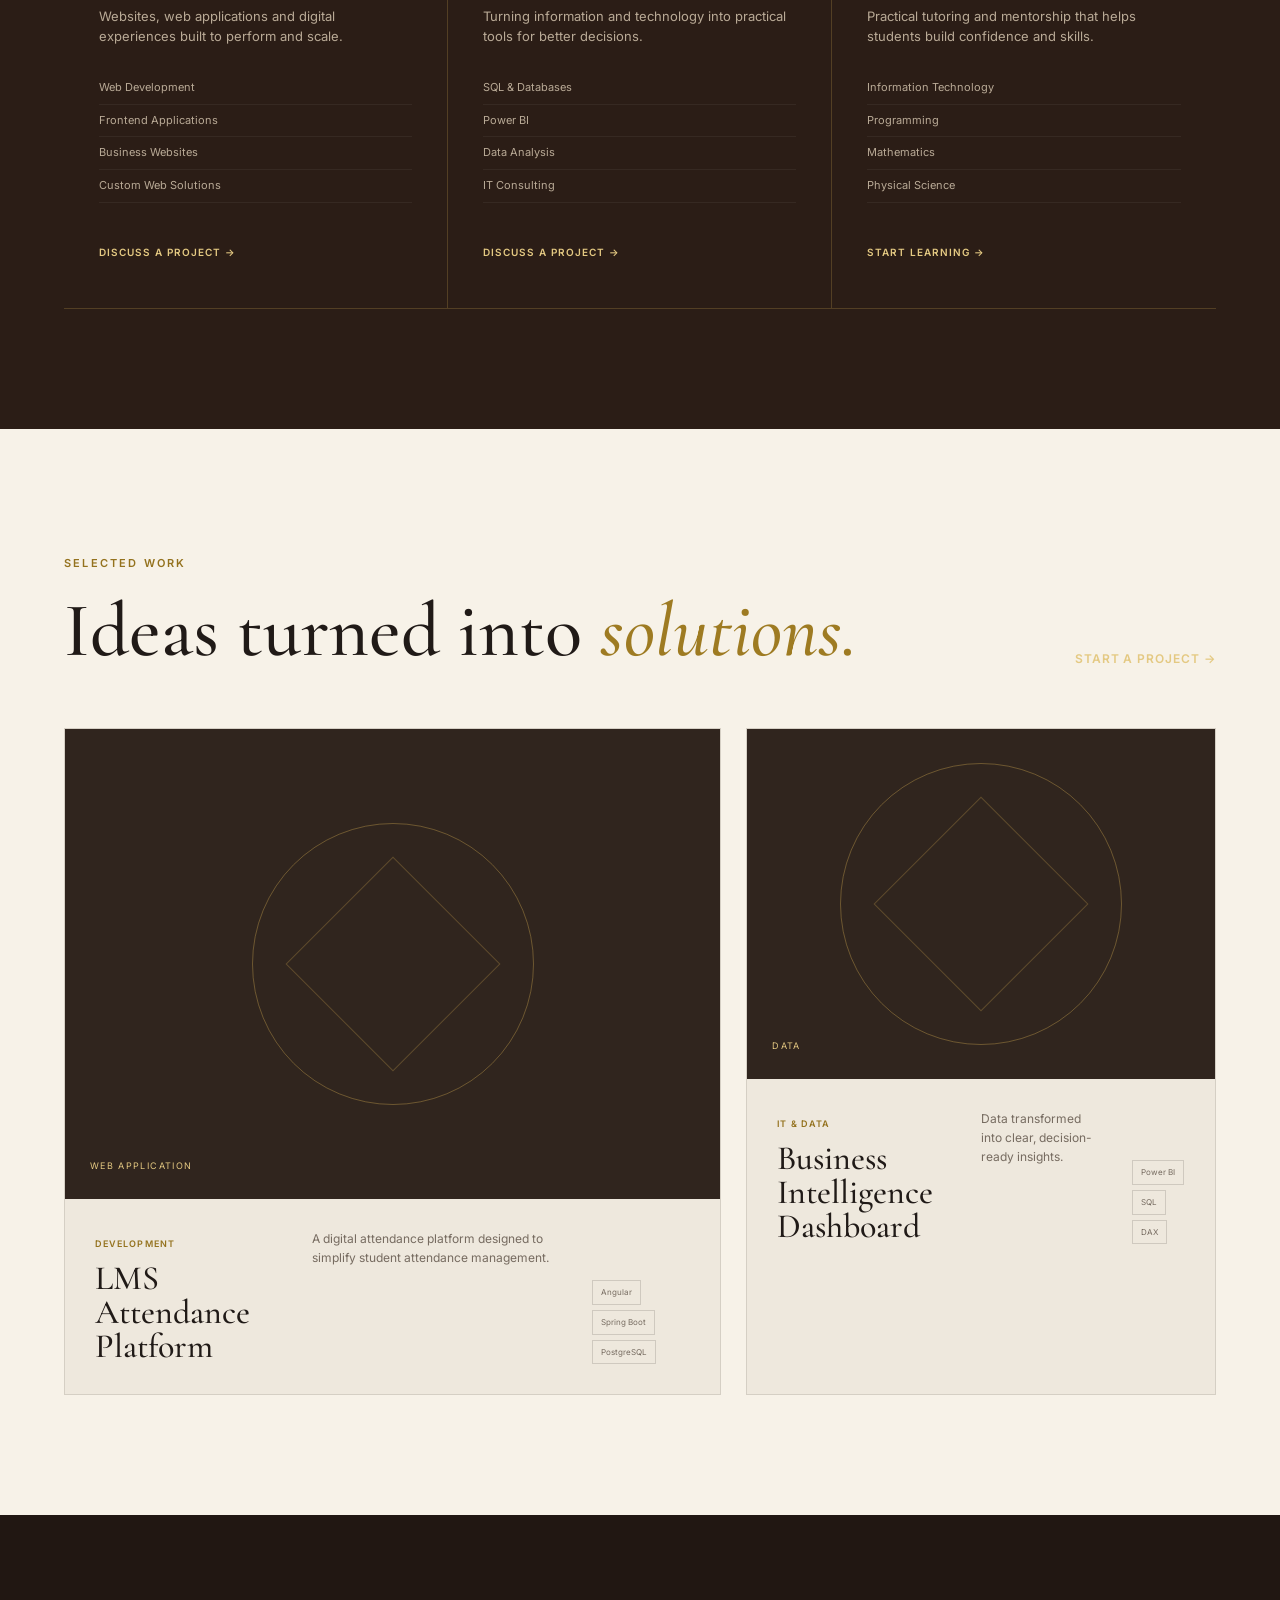
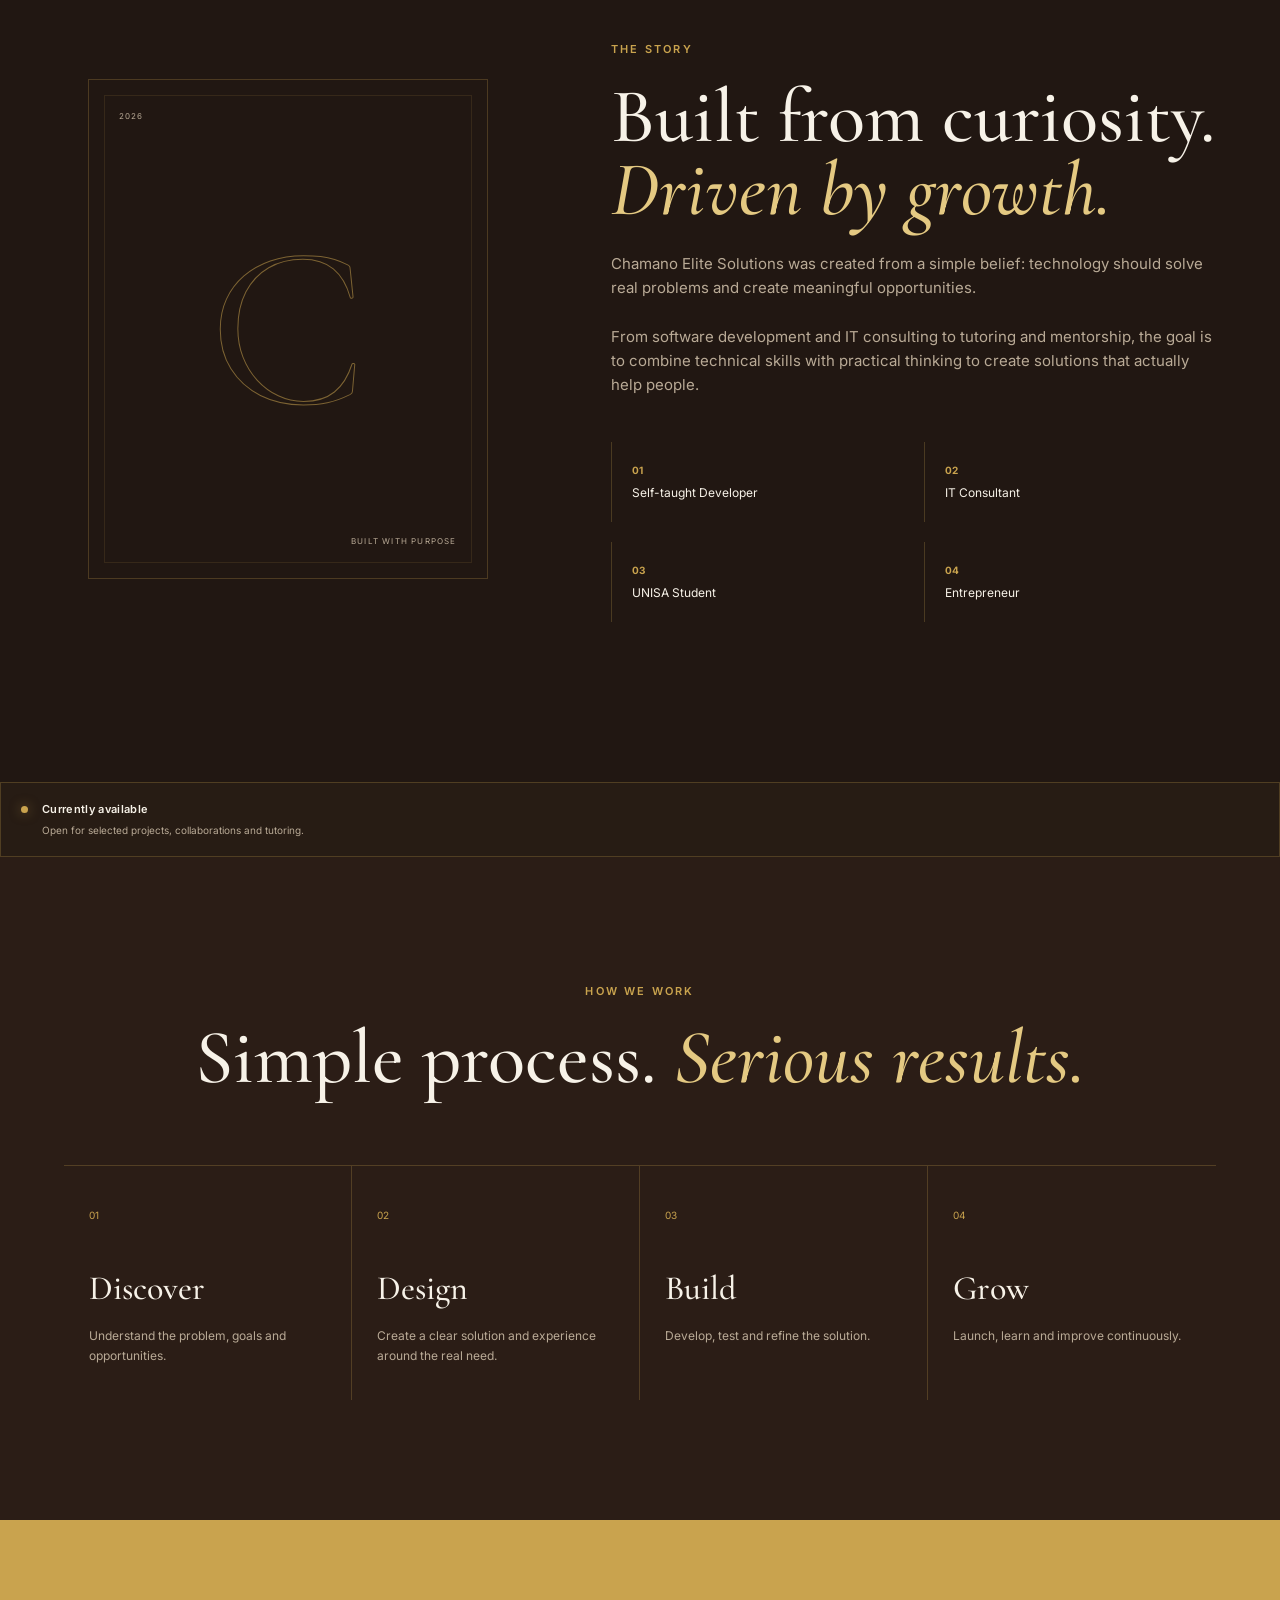
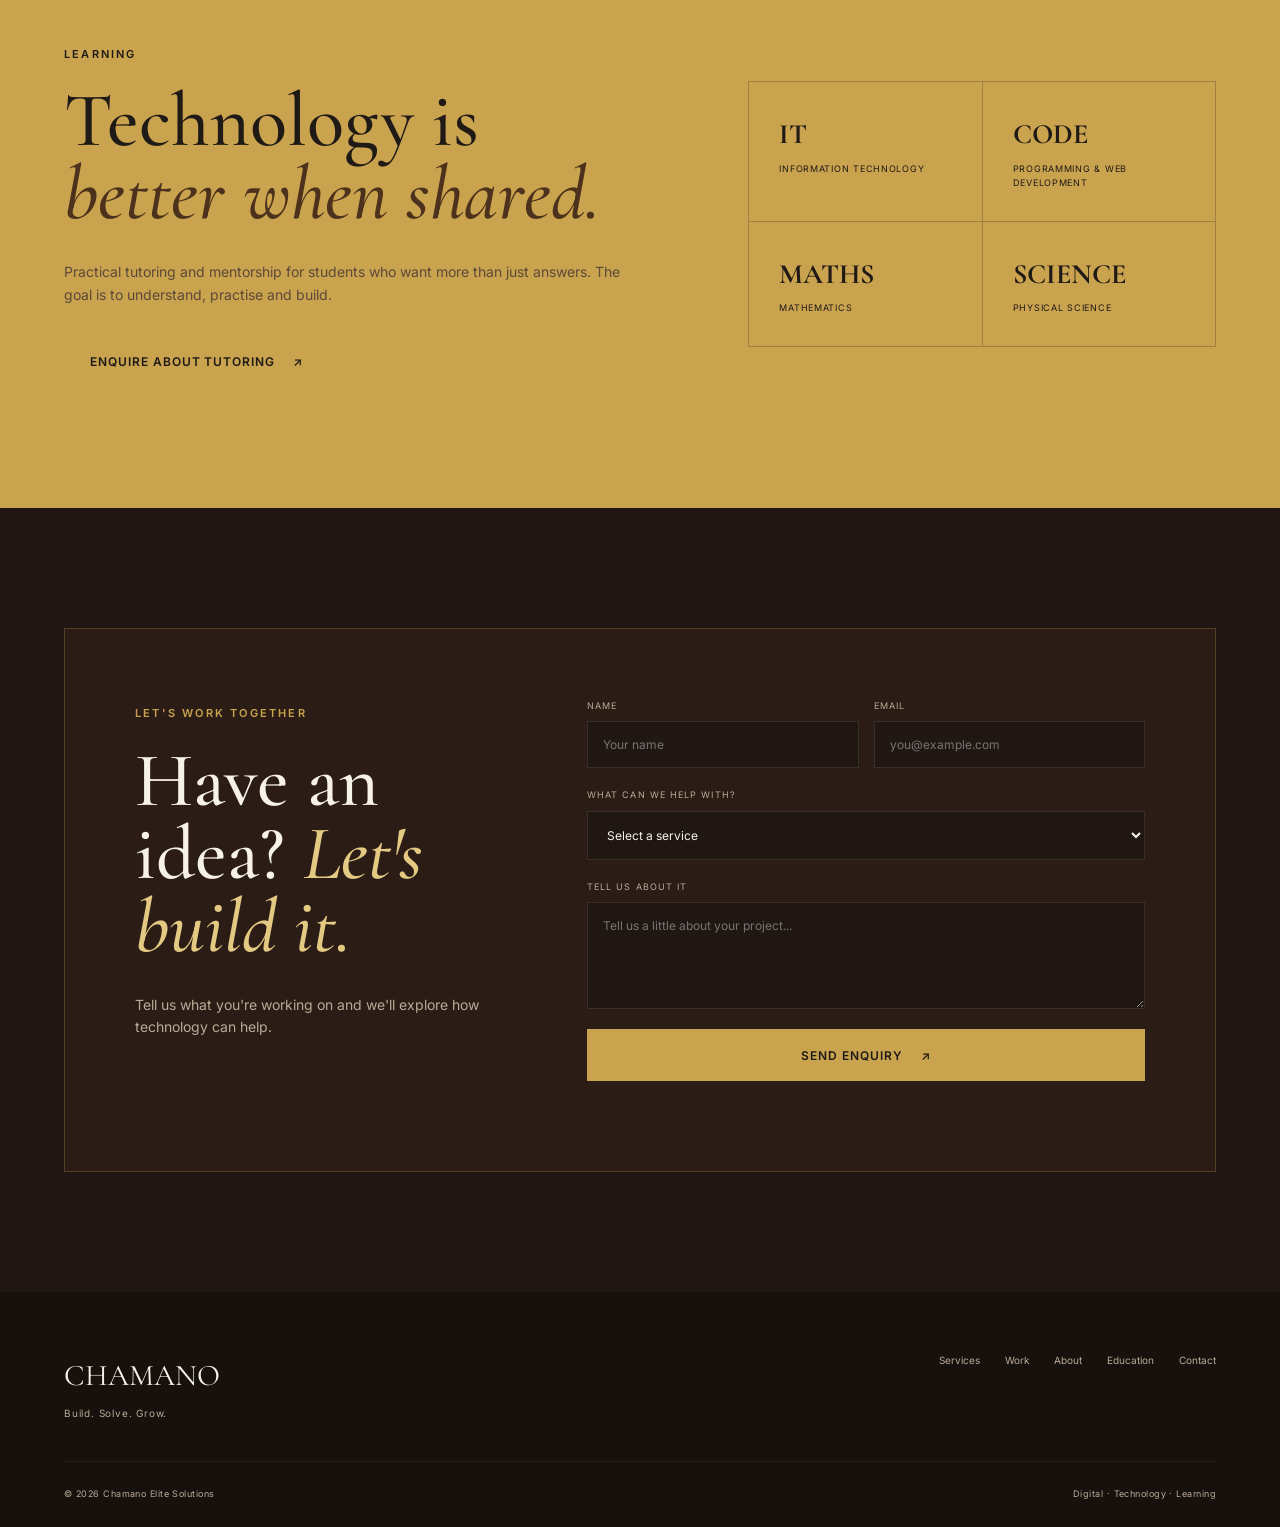
==== commit 89a6c71f: "adding technical feature, mvp done" ====
--- a/index.html
+++ b/index.html
@@ -76,9 +76,18 @@
 
         <div class="hero-content">
 
-            <div class="eyebrow">
-                <span></span>
-                TECHNOLOGY · DATA · EDUCATION
+            <div class="hero-top-line">
+
+                <div class="eyebrow">
+                    <span></span>
+                    TECHNOLOGY · DATA · EDUCATION
+                </div>
+
+                <div class="system-status">
+                    <span class="status-dot"></span>
+                    <span>SYSTEMS ONLINE</span>
+                </div>
+
             </div>
 
             <h1>
@@ -130,33 +139,147 @@
 
             <div class="hero-card">
 
-                <div class="hero-card-top">
-                    <span>CES / 01</span>
-                    <span>EST. 2026</span>
-                </div>
-
-                <div class="hero-monogram">
-                    C
-                </div>
-
-                <div class="hero-card-bottom">
-
-                    <div>
-                        <small>CHAMANO</small>
-                        <strong>ELITE SOLUTIONS</strong>
-                    </div>
-
-                    <span class="gold-line"></span>
-
-                </div>
-
-            </div>
+    <!-- Technical grid -->
+
+    <div class="technical-grid"></div>
+
+    <!-- Decorative data points -->
+
+    <span class="data-point data-point-one"></span>
+    <span class="data-point data-point-two"></span>
+    <span class="data-point data-point-three"></span>
+
+
+    <div class="hero-card-top">
+
+        <span>CES / 01</span>
+
+        <span id="systemTime">
+            --:--:--
+        </span>
+
+    </div>
+
+
+    <div class="hero-monogram">
+        C
+    </div>
+
+
+    <!-- Technical information -->
+
+    <div class="hero-system-info">
+
+        <span>BUILD_STATUS</span>
+
+        <strong>
+            <span class="status-dot"></span>
+            OPERATIONAL
+        </strong>
+
+    </div>
+
+
+    <div class="hero-card-bottom">
+
+        <div>
+
+            <small>CHAMANO</small>
+
+            <strong>
+                ELITE SOLUTIONS
+            </strong>
+
+        </div>
+
+        <span class="gold-line"></span>
+
+    </div>
+
+</div>
 
         </div>
 
     </div>
 
 </section>
+
+</section>
+
+
+<!-- =========================================
+     TECHNOLOGY TICKER
+========================================= -->
+
+<div class="tech-ticker">
+
+    <div class="tech-ticker-track">
+
+        <span>JAVASCRIPT</span>
+        <i>✦</i>
+
+        <span>TYPESCRIPT</span>
+        <i>✦</i>
+
+        <span>ANGULAR</span>
+        <i>✦</i>
+
+        <span>REACT</span>
+        <i>✦</i>
+
+        <span>NODE.JS</span>
+        <i>✦</i>
+
+        <span>SPRING BOOT</span>
+        <i>✦</i>
+
+        <span>SQL</span>
+        <i>✦</i>
+
+        <span>POSTGRESQL</span>
+        <i>✦</i>
+
+        <span>POWER BI</span>
+        <i>✦</i>
+
+        <span>HTML / CSS</span>
+        <i>✦</i>
+
+        <!-- Duplicate for seamless animation -->
+
+        <span>JAVASCRIPT</span>
+        <i>✦</i>
+
+        <span>TYPESCRIPT</span>
+        <i>✦</i>
+
+        <span>ANGULAR</span>
+        <i>✦</i>
+
+        <span>REACT</span>
+        <i>✦</i>
+
+        <span>NODE.JS</span>
+        <i>✦</i>
+
+        <span>SPRING BOOT</span>
+        <i>✦</i>
+
+        <span>SQL</span>
+        <i>✦</i>
+
+        <span>POSTGRESQL</span>
+        <i>✦</i>
+
+        <span>POWER BI</span>
+        <i>✦</i>
+
+        <span>HTML / CSS</span>
+        <i>✦</i>
+
+    </div>
+
+</div>
 
 
 <!-- =========================================
@@ -475,6 +598,20 @@
     </div>
 
 </section>
+
+<div class="availability">
+
+    <span class="availability-dot"></span>
+
+    <div>
+        <strong>Currently available</strong>
+
+        <span>
+            Open for selected projects, collaborations and tutoring.
+        </span>
+    </div>
+
+</div>
 
 
 <!-- =========================================
--- a/style.css
+++ b/style.css
@@ -1282,4 +1282,408 @@
     opacity: 1;
 
     transform: translateY(0);
+}
+
+/* =========================================================
+   TECH / DIGITAL ELEMENTS
+   Chamano Elite Solutions
+========================================================= */
+
+
+/* =========================================
+   HERO TOP LINE
+========================================= */
+
+.hero-top-line {
+    display: flex;
+
+    align-items: center;
+    justify-content: space-between;
+
+    gap: 25px;
+
+    margin-bottom: 28px;
+}
+
+.hero-top-line .eyebrow {
+    margin-bottom: 0;
+}
+
+
+/* =========================================
+   SYSTEM STATUS
+========================================= */
+
+.system-status {
+    display: flex;
+
+    align-items: center;
+
+    gap: 8px;
+
+    color: var(--color-muted);
+
+    font-size: 8px;
+    font-weight: 600;
+
+    letter-spacing: 0.13em;
+}
+
+.status-dot {
+    width: 6px;
+    height: 6px;
+
+    display: inline-block;
+
+    border-radius: 50%;
+
+    background: var(--color-gold);
+
+    box-shadow:
+        0 0 0 0 rgba(201, 163, 78, 0.5);
+
+    animation: statusPulse 2s infinite;
+}
+
+@keyframes statusPulse {
+
+    0% {
+        box-shadow:
+            0 0 0 0 rgba(201, 163, 78, 0.5);
+    }
+
+    70% {
+        box-shadow:
+            0 0 0 7px rgba(201, 163, 78, 0);
+    }
+
+    100% {
+        box-shadow:
+            0 0 0 0 rgba(201, 163, 78, 0);
+    }
+
+}
+
+
+/* =========================================
+   TECHNOLOGY TICKER
+========================================= */
+
+.tech-ticker {
+    position: relative;
+
+    width: 100%;
+
+    overflow: hidden;
+
+    padding: 16px 0;
+
+    border-top: 1px solid var(--color-border);
+    border-bottom: 1px solid var(--color-border);
+
+    background: var(--color-bg-secondary);
+}
+
+.tech-ticker::before,
+.tech-ticker::after {
+    content: "";
+
+    position: absolute;
+
+    top: 0;
+
+    width: 100px;
+    height: 100%;
+
+    z-index: 2;
+
+    pointer-events: none;
+}
+
+.tech-ticker::before {
+    left: 0;
+
+    background:
+        linear-gradient(
+            90deg,
+            var(--color-bg-secondary),
+            transparent
+        );
+}
+
+.tech-ticker::after {
+    right: 0;
+
+    background:
+        linear-gradient(
+            270deg,
+            var(--color-bg-secondary),
+            transparent
+        );
+}
+
+.tech-ticker-track {
+    width: max-content;
+
+    display: flex;
+
+    align-items: center;
+
+    gap: 22px;
+
+    animation: tickerMove 35s linear infinite;
+}
+
+.tech-ticker-track span {
+    color: var(--color-muted);
+
+    font-size: 9px;
+
+    font-weight: 600;
+
+    letter-spacing: 0.16em;
+
+    white-space: nowrap;
+}
+
+.tech-ticker-track i {
+    color: var(--color-gold);
+
+    font-size: 8px;
+
+    font-style: normal;
+}
+
+@keyframes tickerMove {
+
+    from {
+        transform: translateX(0);
+    }
+
+    to {
+        transform: translateX(-50%);
+    }
+
+}
+
+
+/* =========================================
+   HERO TECHNICAL GRID
+========================================= */
+
+.hero-card {
+    overflow: hidden;
+}
+
+.technical-grid {
+    position: absolute;
+
+    inset: 0;
+
+    opacity: 0.45;
+
+    background-image:
+        linear-gradient(
+            rgba(201, 163, 78, 0.06) 1px,
+            transparent 1px
+        ),
+        linear-gradient(
+            90deg,
+            rgba(201, 163, 78, 0.06) 1px,
+            transparent 1px
+        );
+
+    background-size: 35px 35px;
+
+    mask-image:
+        radial-gradient(
+            circle at center,
+            black 0%,
+            transparent 75%
+        );
+
+    -webkit-mask-image:
+        radial-gradient(
+            circle at center,
+            black 0%,
+            transparent 75%
+        );
+
+    animation: gridMove 12s linear infinite;
+}
+
+@keyframes gridMove {
+
+    from {
+        transform: translate(0, 0);
+    }
+
+    to {
+        transform: translate(35px, 35px);
+    }
+
+}
+
+
+/* =========================================
+   DATA POINTS
+========================================= */
+
+.data-point {
+    position: absolute;
+
+    width: 4px;
+    height: 4px;
+
+    border-radius: 50%;
+
+    background: var(--color-gold);
+
+    box-shadow:
+        0 0 12px rgba(201, 163, 78, 0.6);
+
+    z-index: 2;
+
+    animation: dataPulse 3s ease-in-out infinite;
+}
+
+.data-point-one {
+    top: 27%;
+    left: 20%;
+}
+
+.data-point-two {
+    top: 62%;
+    right: 19%;
+
+    animation-delay: 1s;
+}
+
+.data-point-three {
+    bottom: 22%;
+    left: 32%;
+
+    animation-delay: 2s;
+}
+
+@keyframes dataPulse {
+
+    0%,
+    100% {
+        opacity: 0.25;
+
+        transform: scale(0.8);
+    }
+
+    50% {
+        opacity: 1;
+
+        transform: scale(1.4);
+    }
+
+}
+
+
+/* =========================================
+   HERO SYSTEM INFORMATION
+========================================= */
+
+.hero-system-info {
+    position: relative;
+
+    display: flex;
+
+    align-items: center;
+    justify-content: space-between;
+
+    padding: 0 15px;
+
+    z-index: 3;
+}
+
+.hero-system-info > span {
+    color: var(--color-muted);
+
+    font-size: 7px;
+
+    letter-spacing: 0.15em;
+}
+
+.hero-system-info strong {
+    display: flex;
+
+    align-items: center;
+
+    gap: 7px;
+
+    color: var(--color-gold-light);
+
+    font-size: 7px;
+
+    font-weight: 600;
+
+    letter-spacing: 0.1em;
+}
+
+
+/* =========================================
+   AVAILABILITY
+========================================= */
+
+.availability {
+    display: flex;
+
+    align-items: flex-start;
+
+    gap: 14px;
+
+    margin-top: 40px;
+
+    padding: 18px 20px;
+
+    border: 1px solid var(--color-border);
+
+    background: rgba(201, 163, 78, 0.035);
+}
+
+.availability-dot {
+    position: relative;
+
+    width: 7px;
+    height: 7px;
+
+    flex-shrink: 0;
+
+    margin-top: 5px;
+
+    border-radius: 50%;
+
+    background: var(--color-gold);
+
+    box-shadow:
+        0 0 12px rgba(201, 163, 78, 0.5);
+}
+
+.availability div {
+    display: flex;
+
+    flex-direction: column;
+
+    gap: 3px;
+}
+
+.availability strong {
+    color: var(--color-text);
+
+    font-size: 11px;
+
+    font-weight: 600;
+
+    letter-spacing: 0.03em;
+}
+
+.availability span {
+    color: var(--color-muted);
+
+    font-size: 10px;
 }
--- a/responsiveness.css
+++ b/responsiveness.css
@@ -224,4 +224,103 @@
     .education-stats {
         grid-template-columns: 1fr;
     }
+}
+
+/* =========================================================
+   TECH ELEMENTS — RESPONSIVE
+========================================================= */
+
+
+/* -----------------------------------------
+   TABLET
+----------------------------------------- */
+
+@media (max-width: 999px) {
+
+    .hero-top-line {
+        max-width: 800px;
+    }
+
+}
+
+
+/* -----------------------------------------
+   MOBILE
+----------------------------------------- */
+
+@media (max-width: 767px) {
+
+    .hero-top-line {
+        align-items: flex-start;
+
+        flex-direction: column;
+
+        gap: 12px;
+    }
+
+    .system-status {
+        margin-left: 42px;
+    }
+
+    .tech-ticker {
+        padding: 14px 0;
+    }
+
+    .tech-ticker-track {
+        gap: 18px;
+
+        animation-duration: 28s;
+    }
+
+    .tech-ticker-track span {
+        font-size: 8px;
+    }
+
+    .hero-system-info {
+        padding: 0 8px;
+    }
+
+    .availability {
+        margin-top: 30px;
+
+        padding: 16px;
+    }
+
+}
+
+
+/* -----------------------------------------
+   SMALL MOBILE
+----------------------------------------- */
+
+@media (max-width: 480px) {
+
+    .system-status {
+        margin-left: 0;
+    }
+
+    .tech-ticker-track {
+        gap: 15px;
+
+        animation-duration: 24s;
+    }
+
+    .tech-ticker-track span {
+        font-size: 7px;
+
+        letter-spacing: 0.12em;
+    }
+
+    .tech-ticker-track i {
+        font-size: 6px;
+    }
+
+    .availability strong {
+        font-size: 10px;
+    }
+
+    .availability span {
+        font-size: 9px;
+    }
+
 }
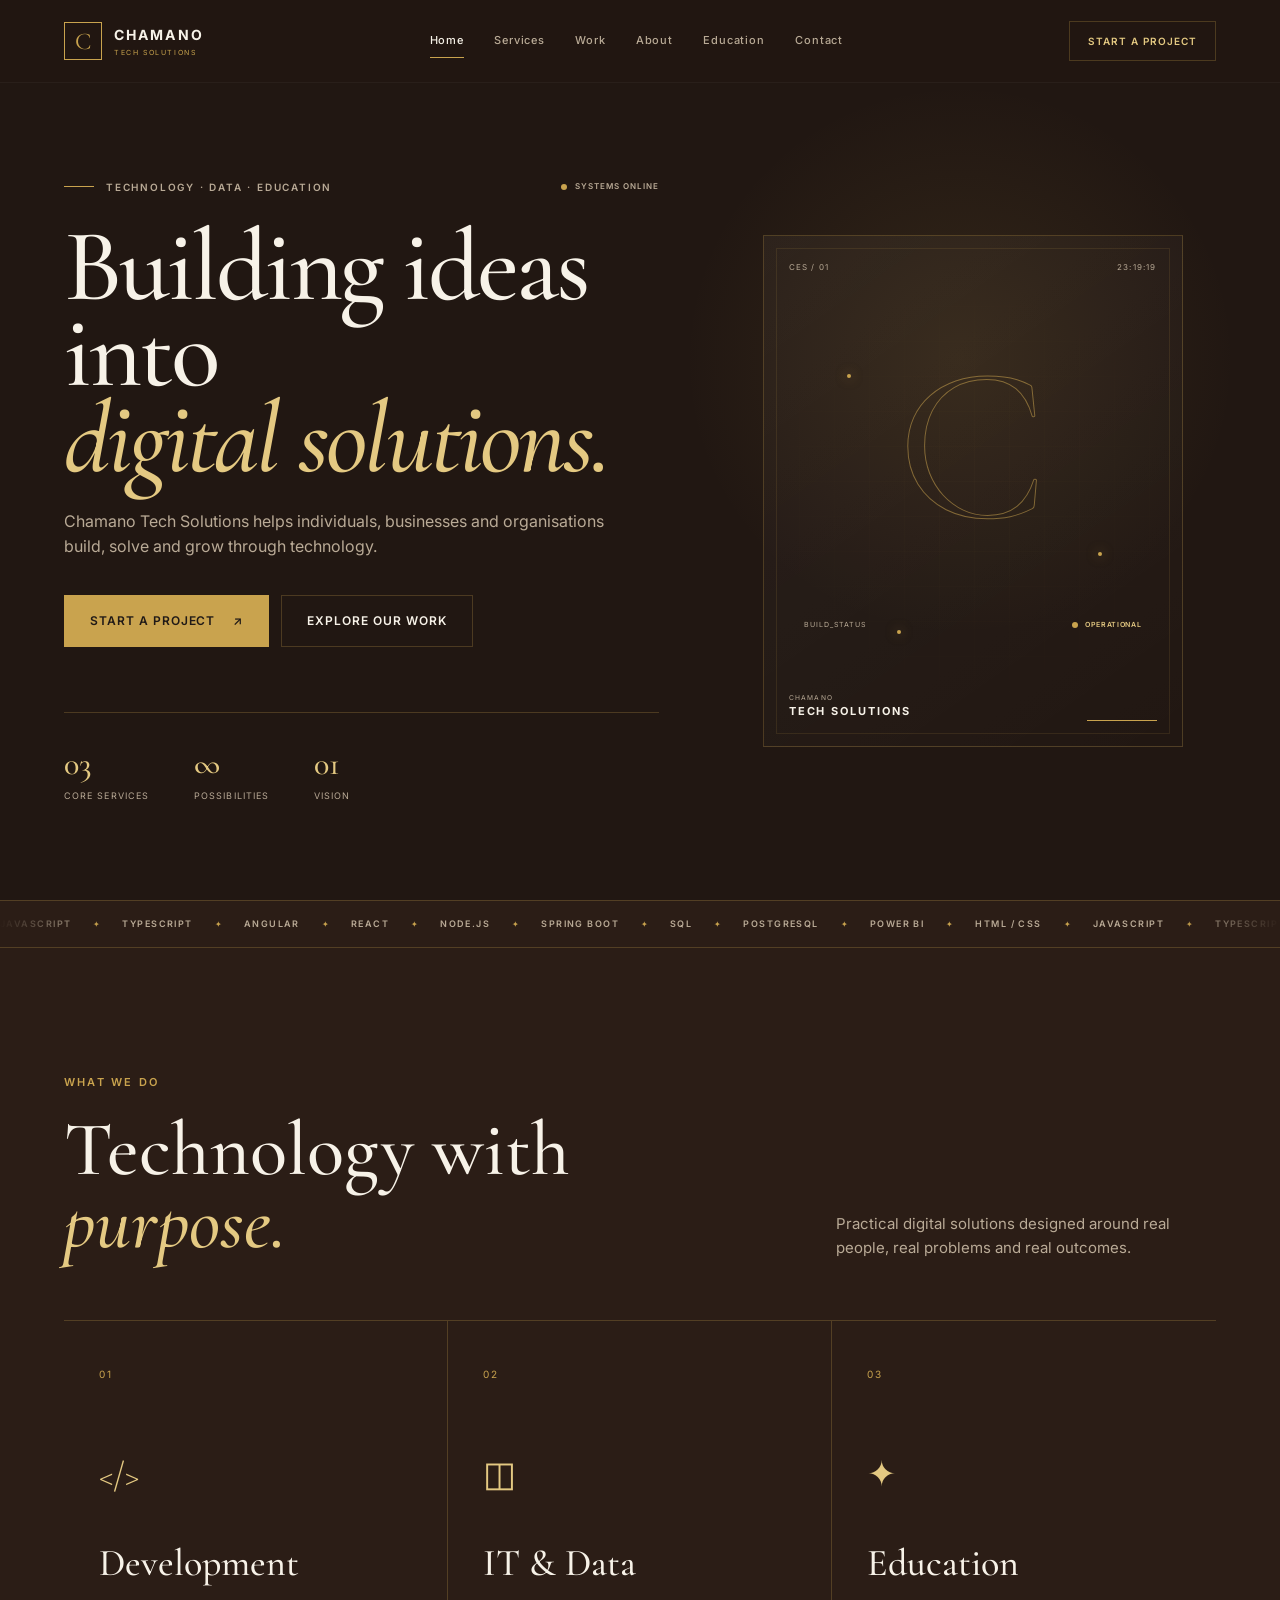
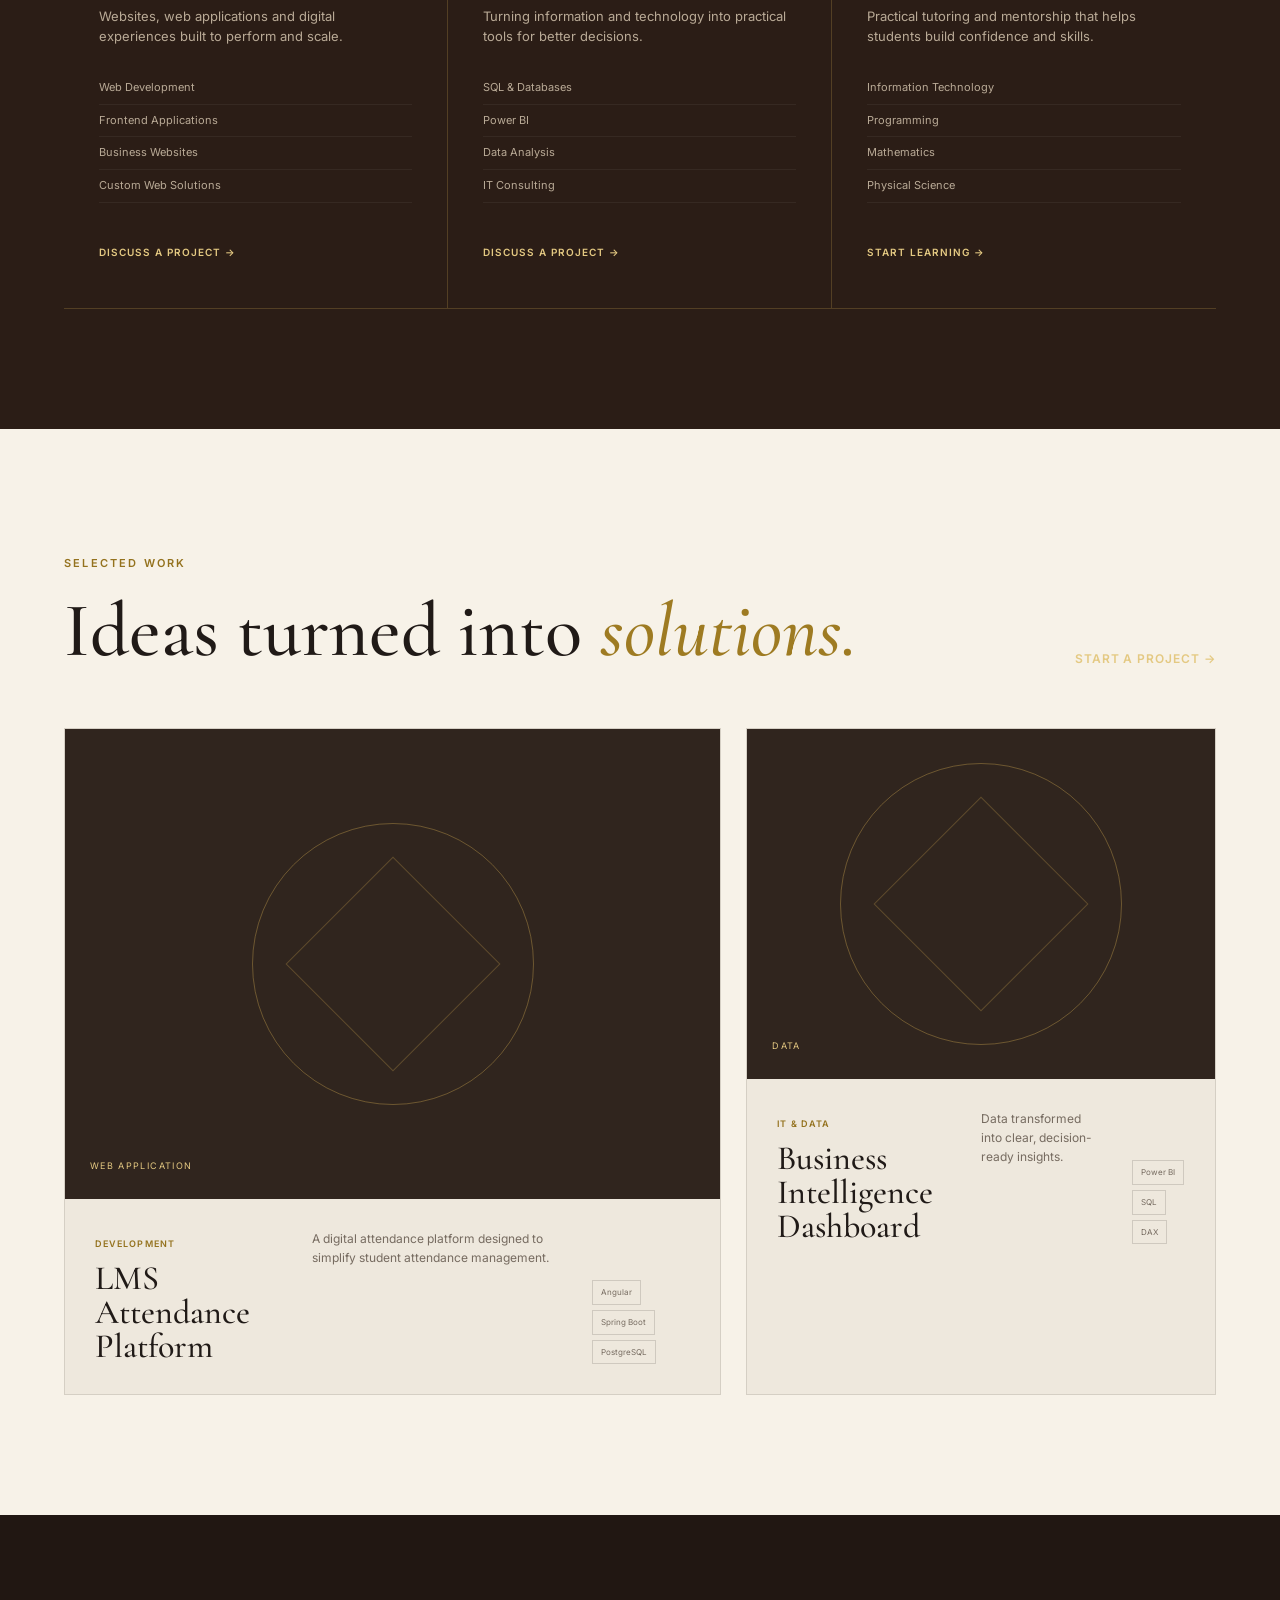
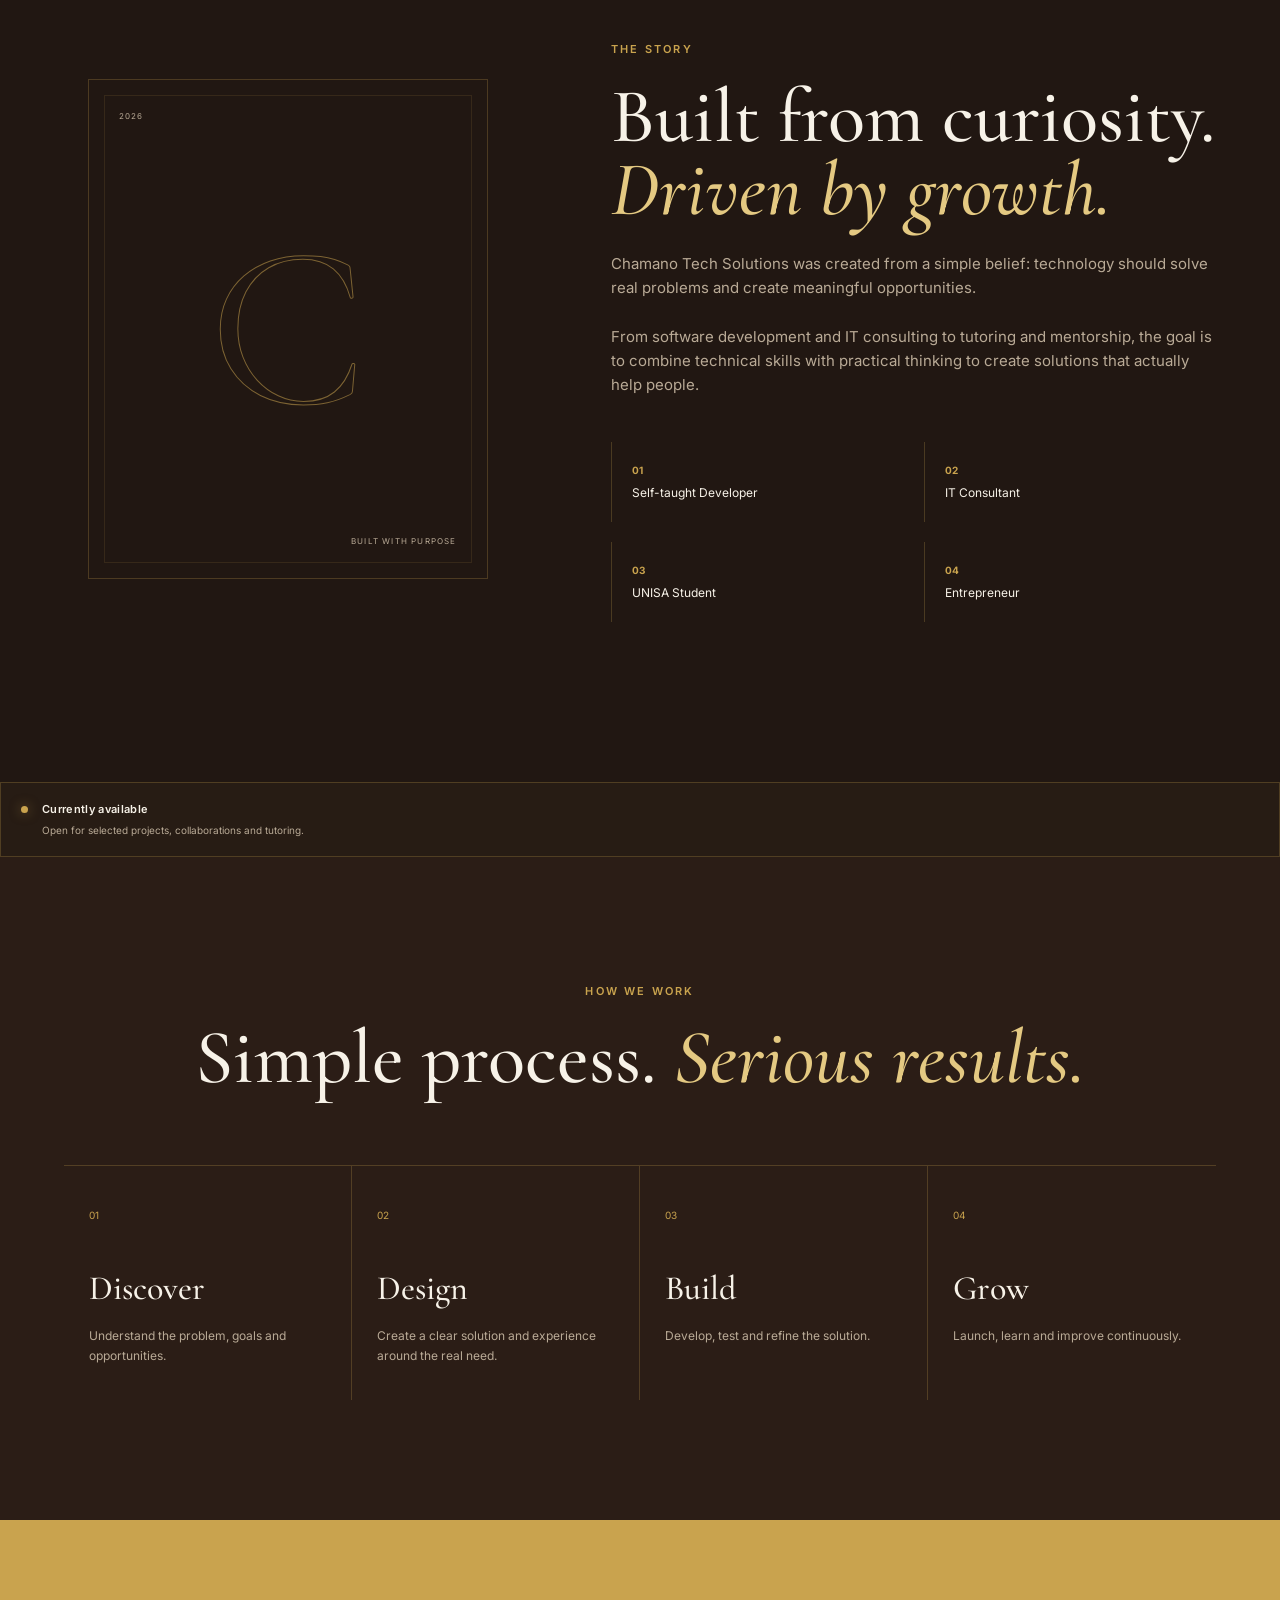
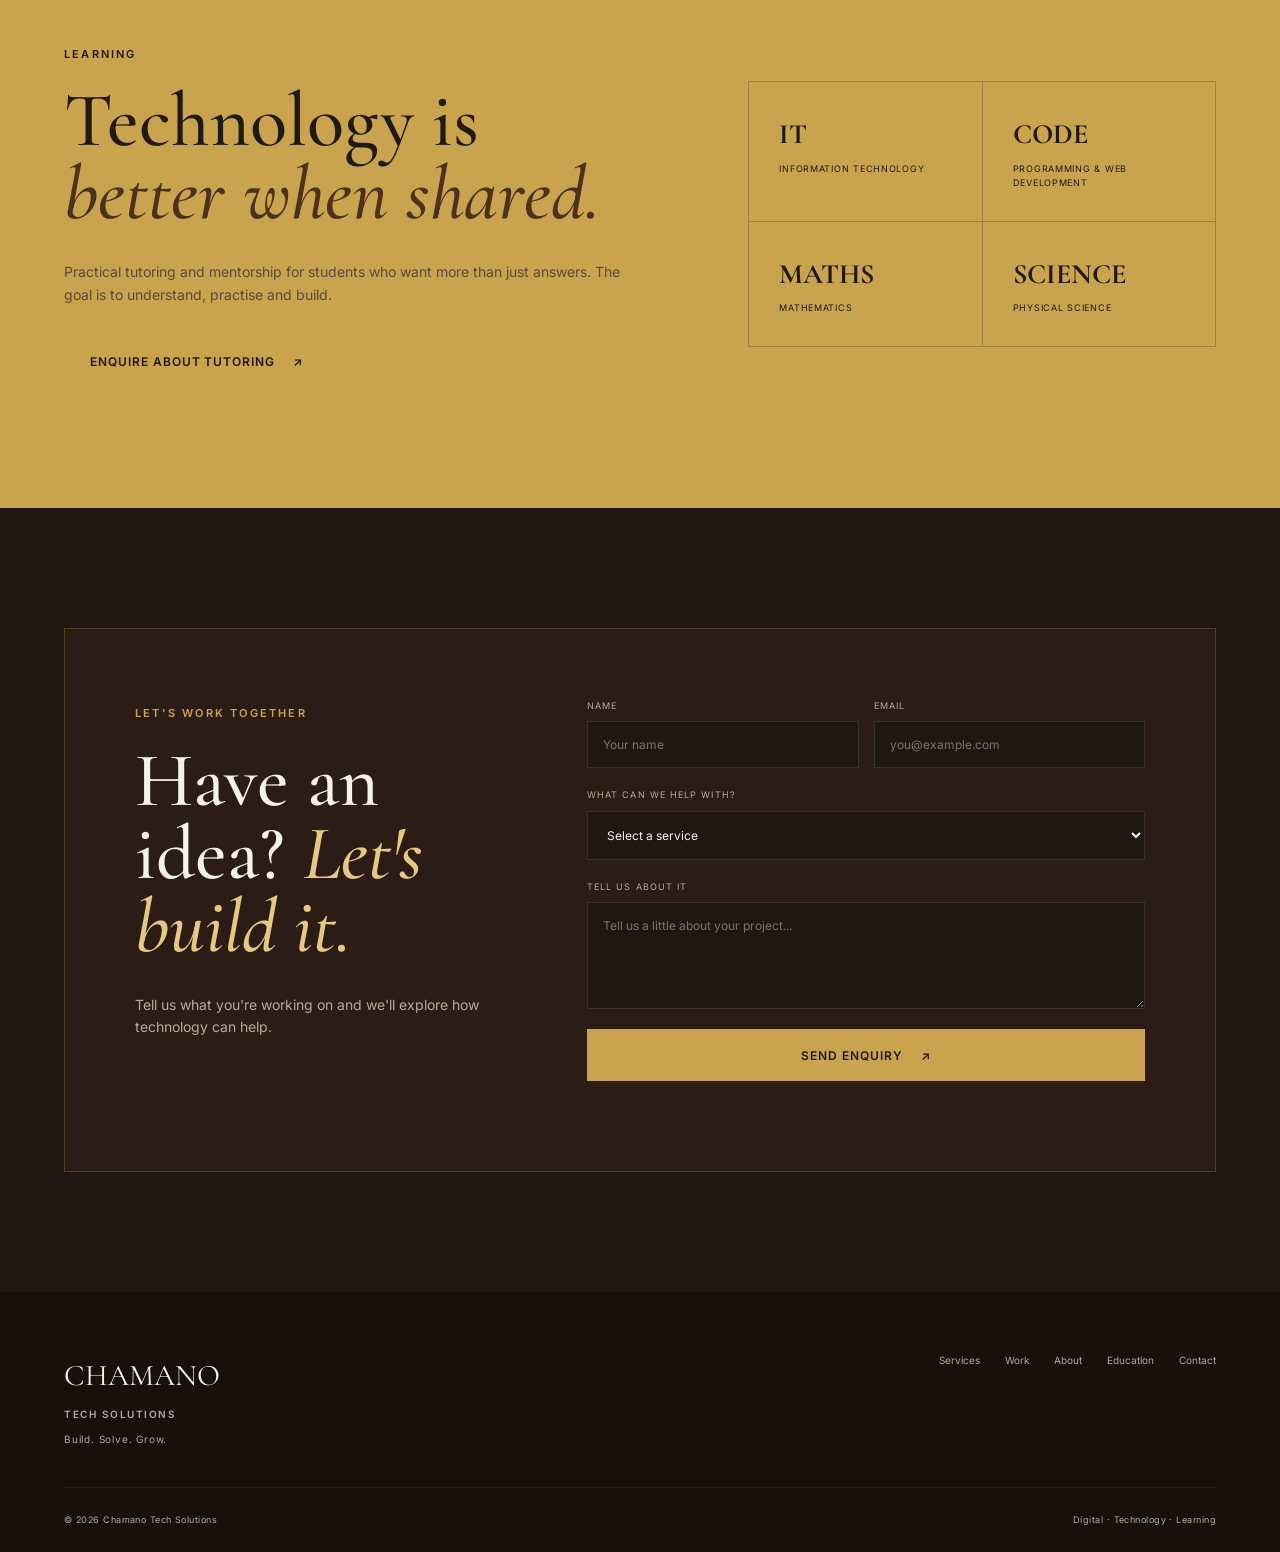
==== commit 4480f7a3: "changing the business name" ====
--- a/index.html
+++ b/index.html
@@ -3,8 +3,8 @@
 <head>
     <meta charset="UTF-8">
     <meta name="viewport" content="width=device-width, initial-scale=1.0">
-    <title>Chamano Elite Solutions | Build. Solve. Grow.</title>
-    <meta name="description" content="Chamano Elite Solutions provides software development, IT & data solutions, and technology education." >
+    <title>Chamano Tech Solutions | Build. Solve. Grow.</title>
+    <meta name="description" content="Chamano Tech Solutions provides software development, IT & data solutions, and technology education." >
     <link rel="preconnect" href="https://fonts.googleapis.com">
     <link rel="preconnect" href="https://fonts.gstatic.com" crossorigin>
 
@@ -31,7 +31,7 @@
 
             <div class="brand-text">
                 <span>CHAMANO</span>
-                <small>ELITE SOLUTIONS</small>
+                <small>TECH SOLUTIONS</small>
             </div>
 
         </a>
@@ -96,7 +96,7 @@
             </h1>
 
             <p class="hero-description">
-                Chamano Elite Solutions helps individuals, businesses
+                Chamano Tech Solutions helps individuals, businesses
                 and organisations build, solve and grow through
                 technology.
             </p>
@@ -187,7 +187,7 @@
             <small>CHAMANO</small>
 
             <strong>
-                ELITE SOLUTIONS
+                TECH SOLUTIONS
             </strong>
 
         </div>
@@ -557,7 +557,7 @@
             </h2>
 
             <p>
-                Chamano Elite Solutions was created from a simple
+                Chamano Tech Solutions was created from a simple
                 belief: technology should solve real problems and
                 create meaningful opportunities.
             </p>
@@ -912,8 +912,10 @@
 
             <a href="#home" class="footer-brand">
                 CHAMANO
+               
             </a>
-
+            <br>
+            <small class="footer-brand-text">TECH SOLUTIONS</small>
             <p>
                 Build. Solve. Grow.
             </p>
@@ -935,7 +937,7 @@
         <div class="footer-bottom">
 
             <span>
-                © 2026 Chamano Elite Solutions
+                © 2026 Chamano Tech Solutions
             </span>
 
             <span>
--- a/style.css
+++ b/style.css
@@ -1225,6 +1225,11 @@
     font-family: var(--font-display);
 
     font-size: 30px;
+}
+.footer-brand-text{
+    font-size: 10px;
+    font-weight: 600;
+    letter-spacing: 0.15em;
 }
 
 .footer-container p {
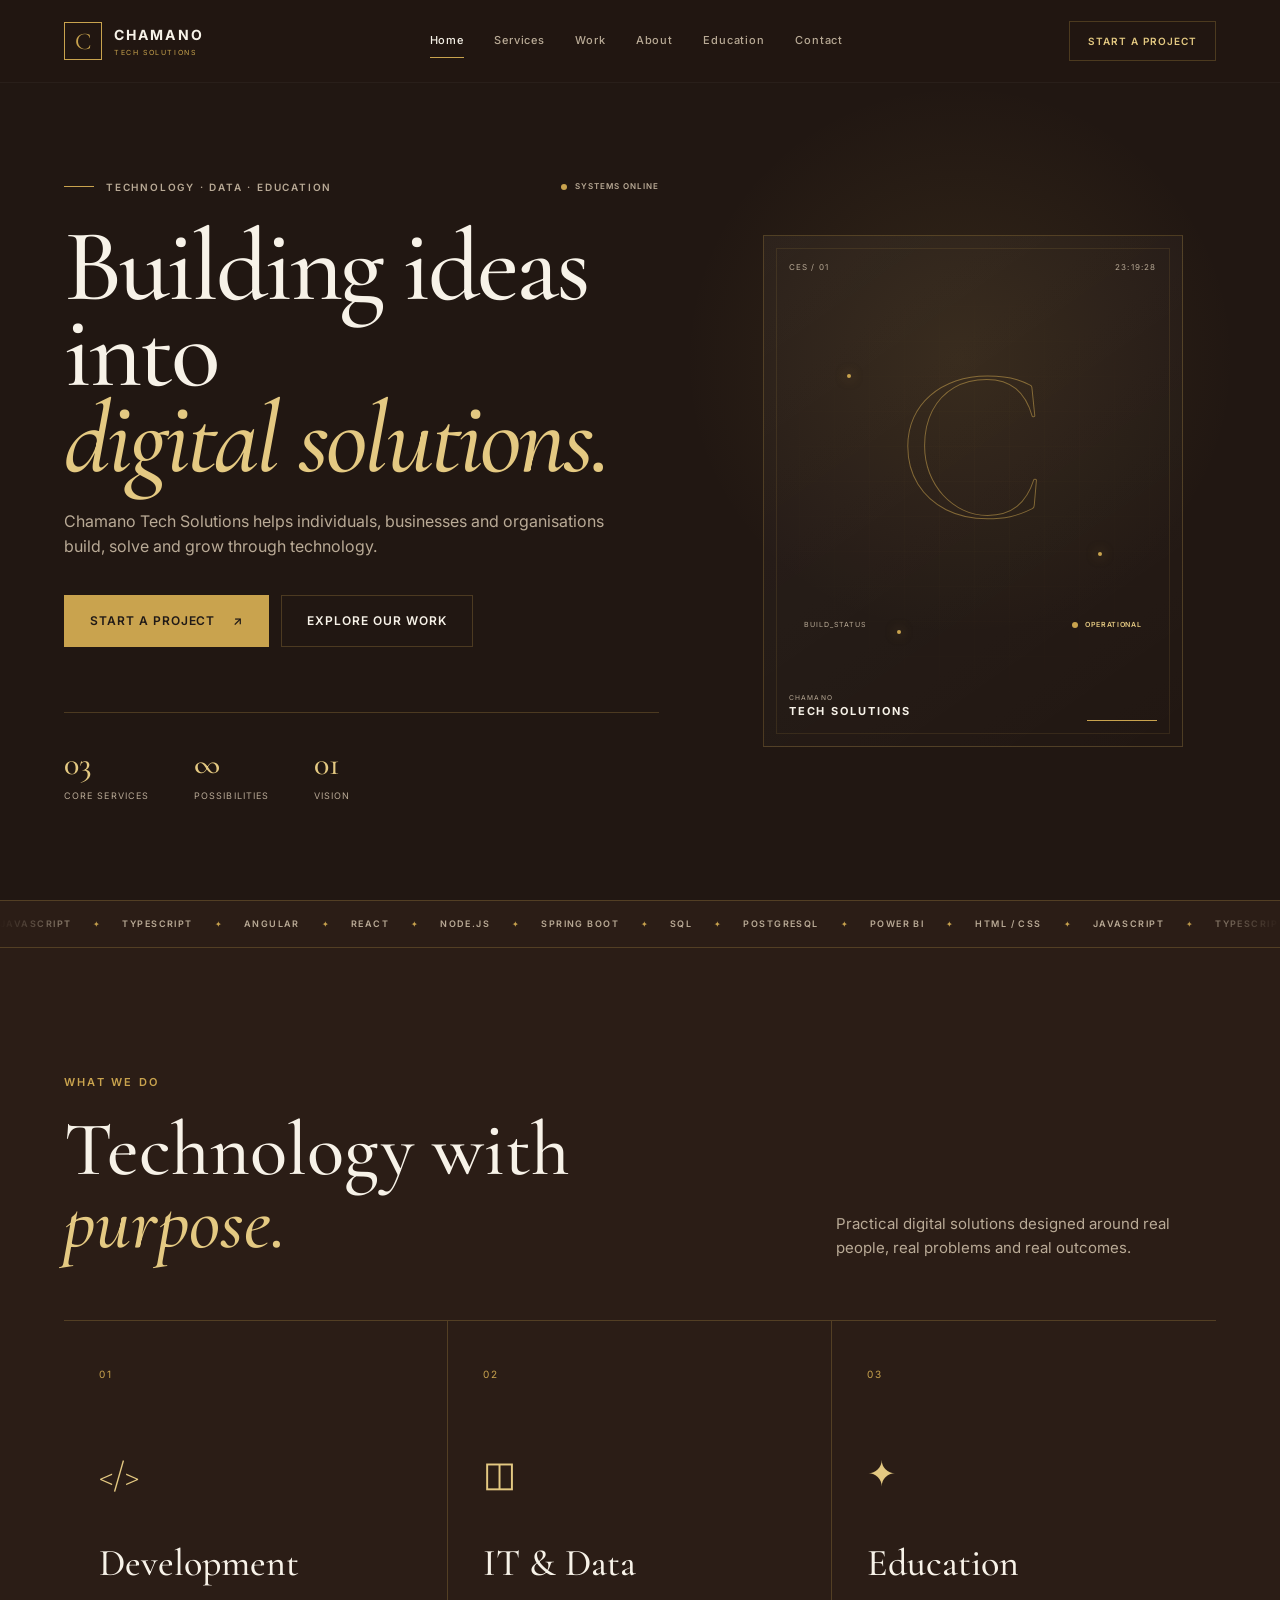
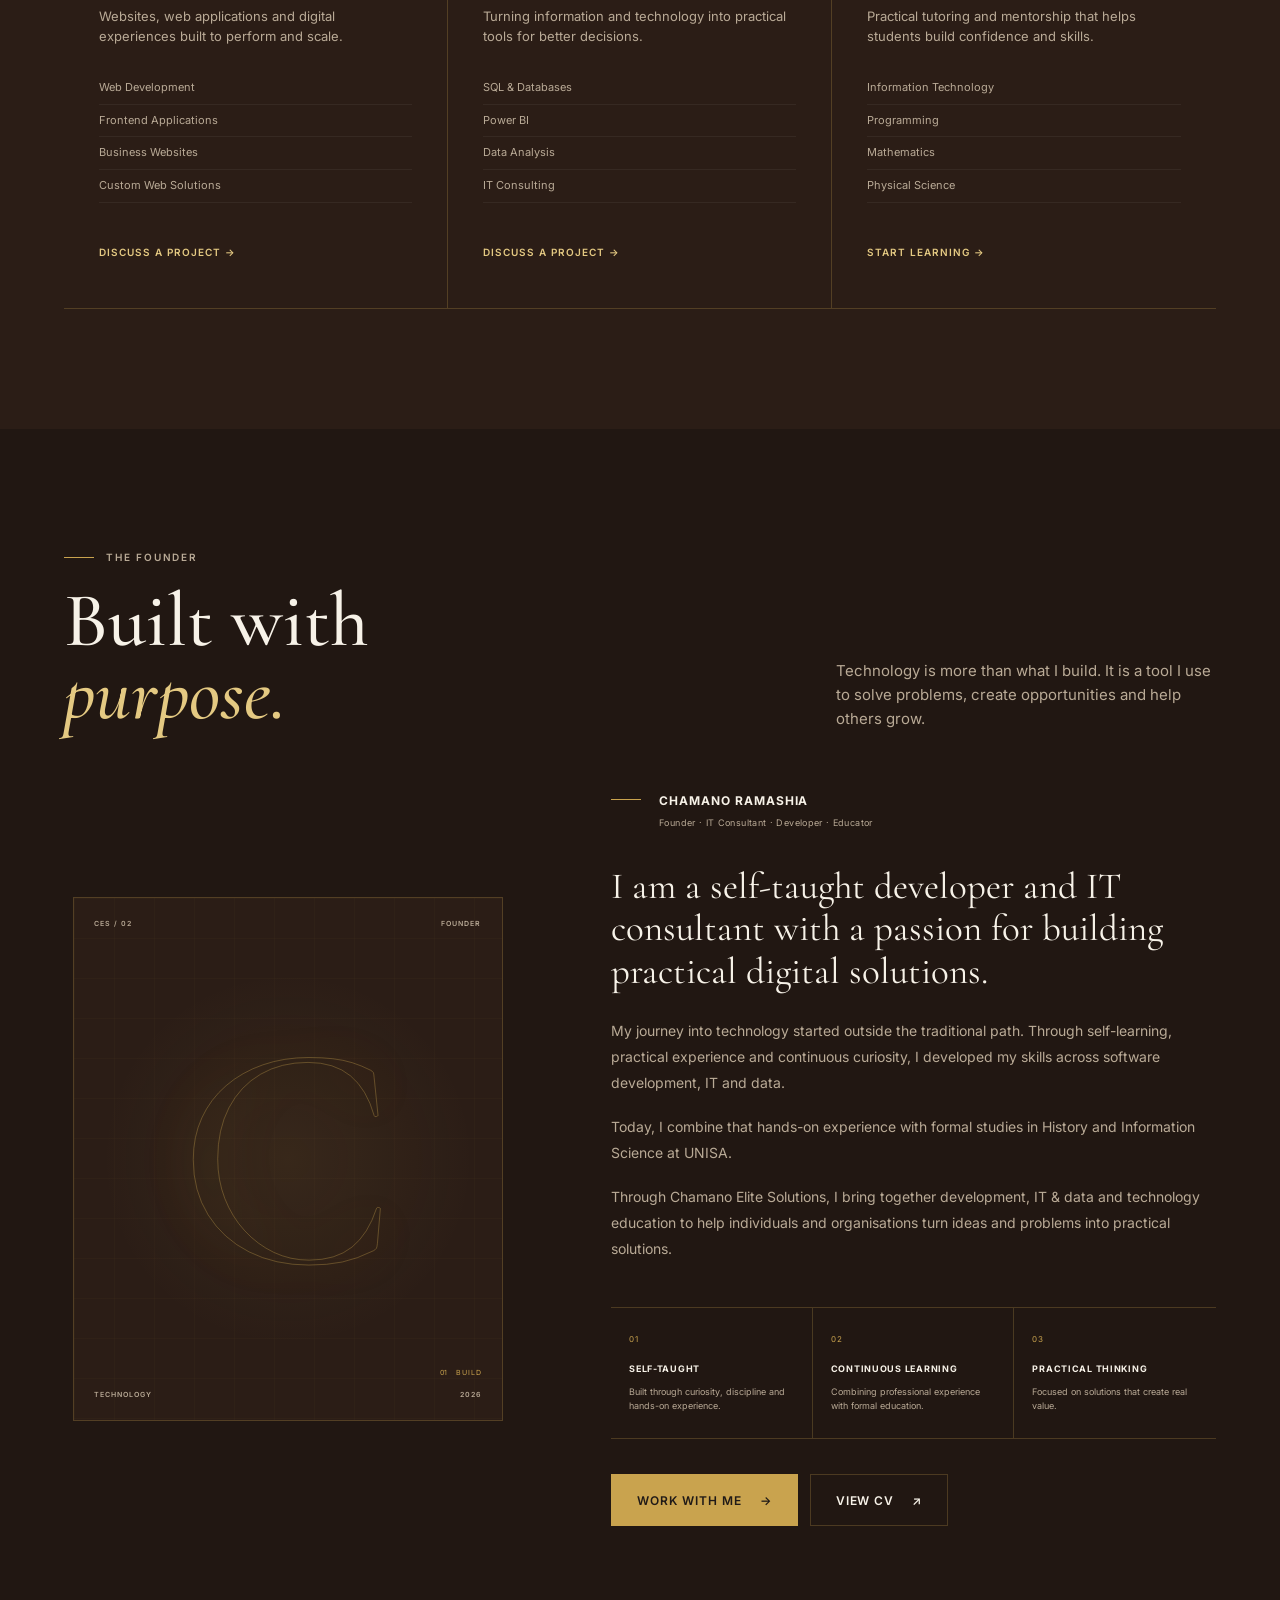
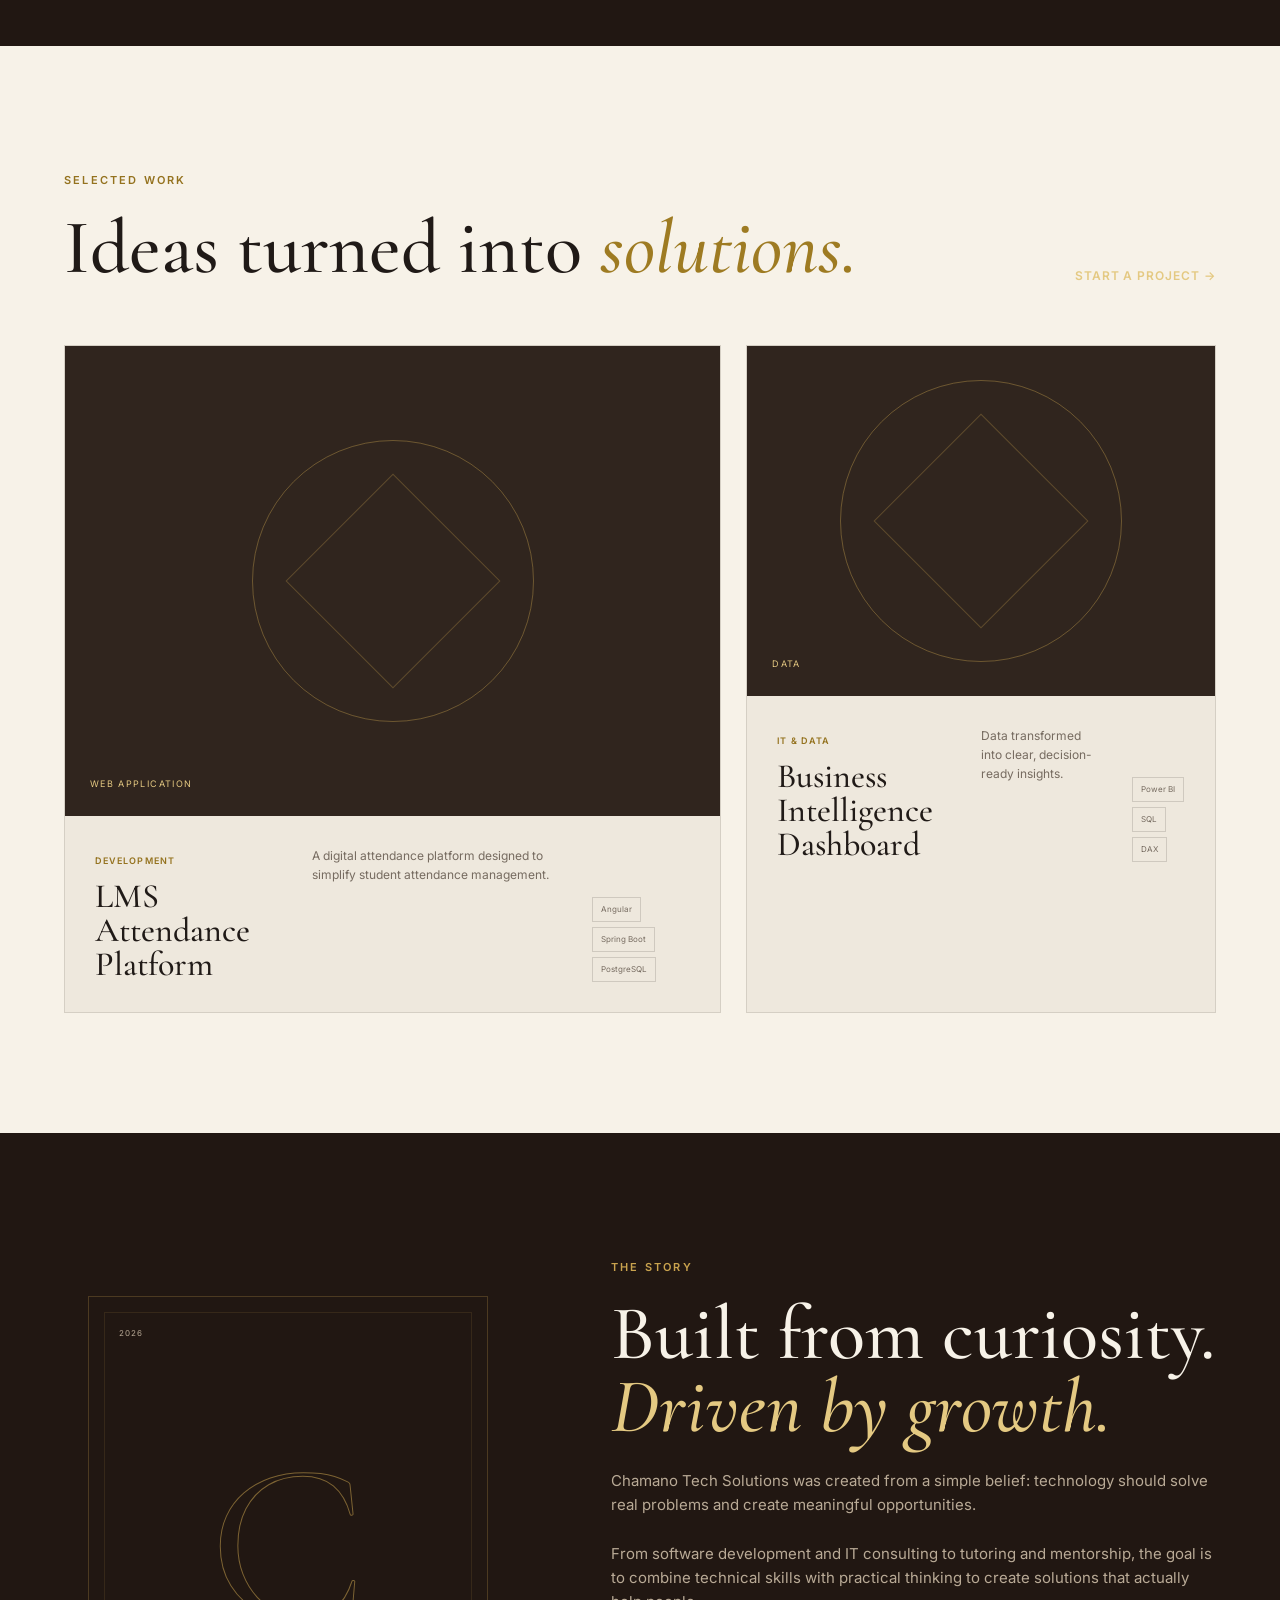
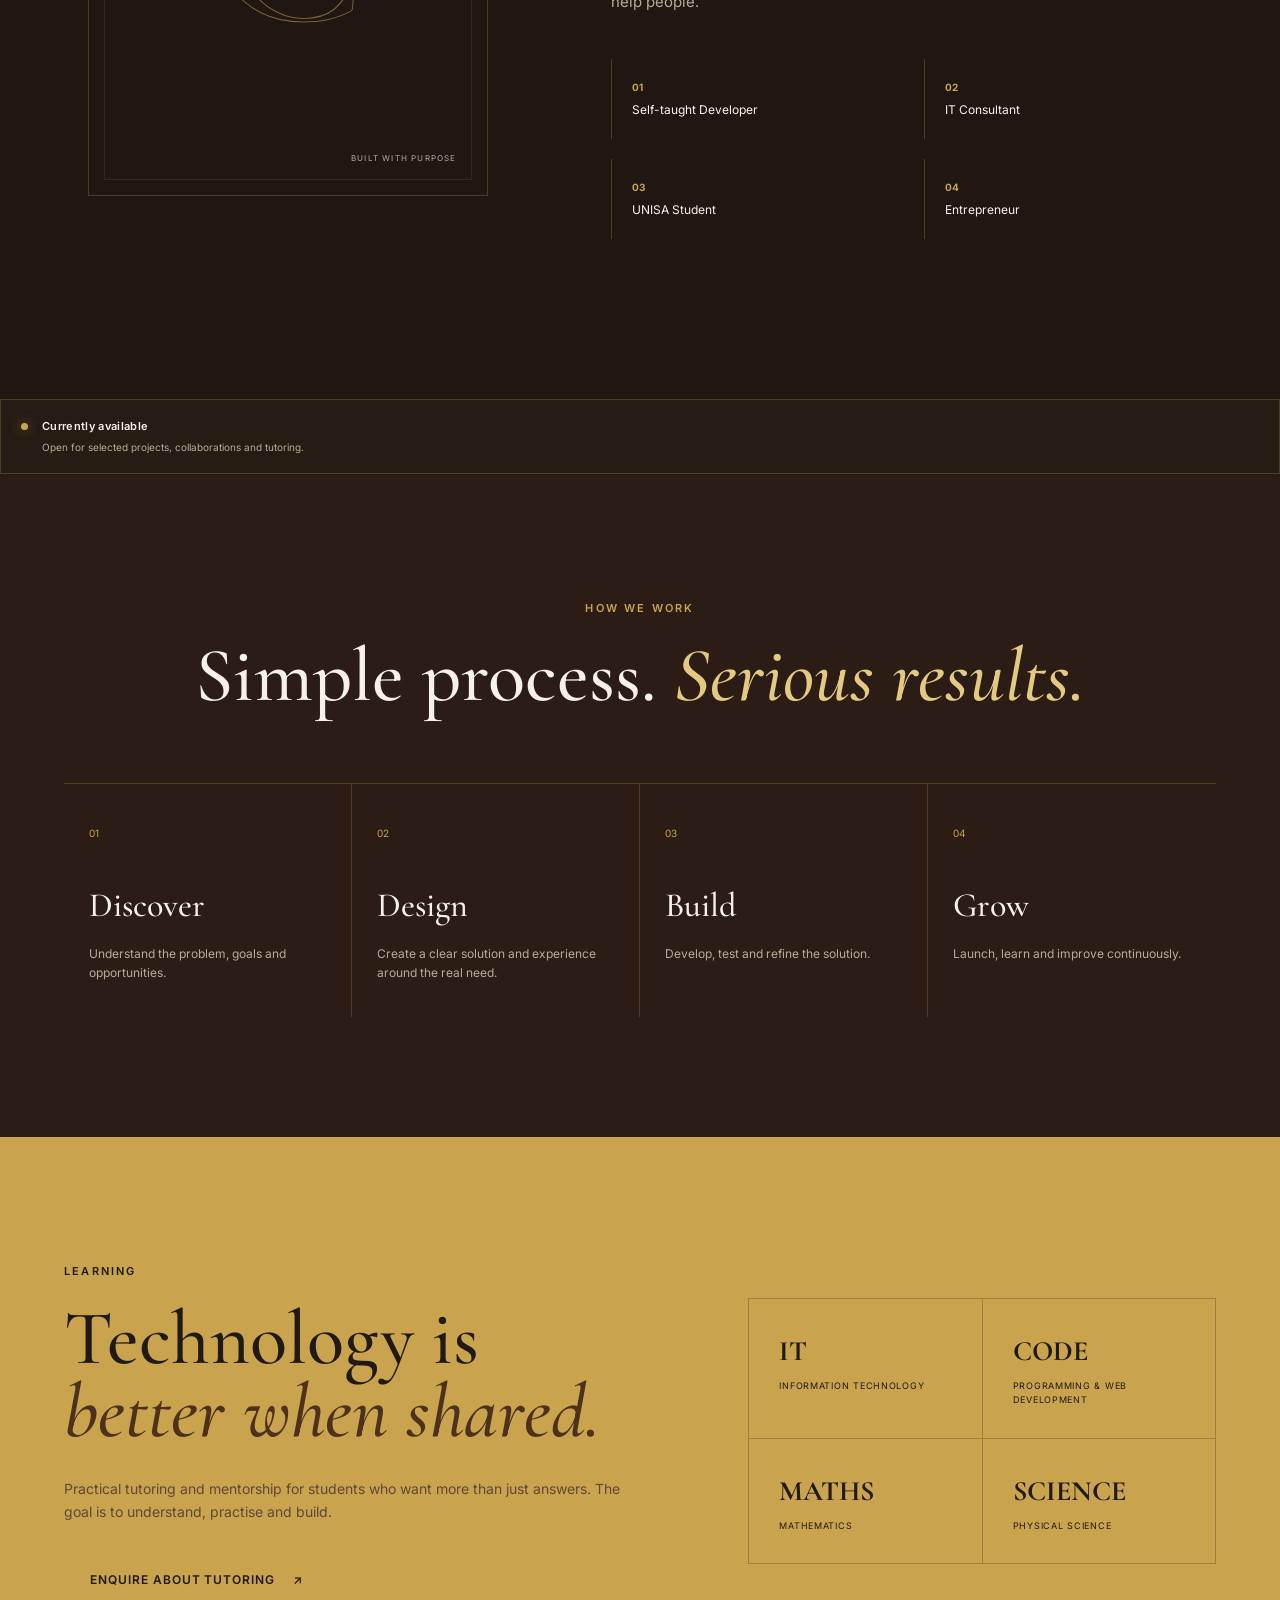
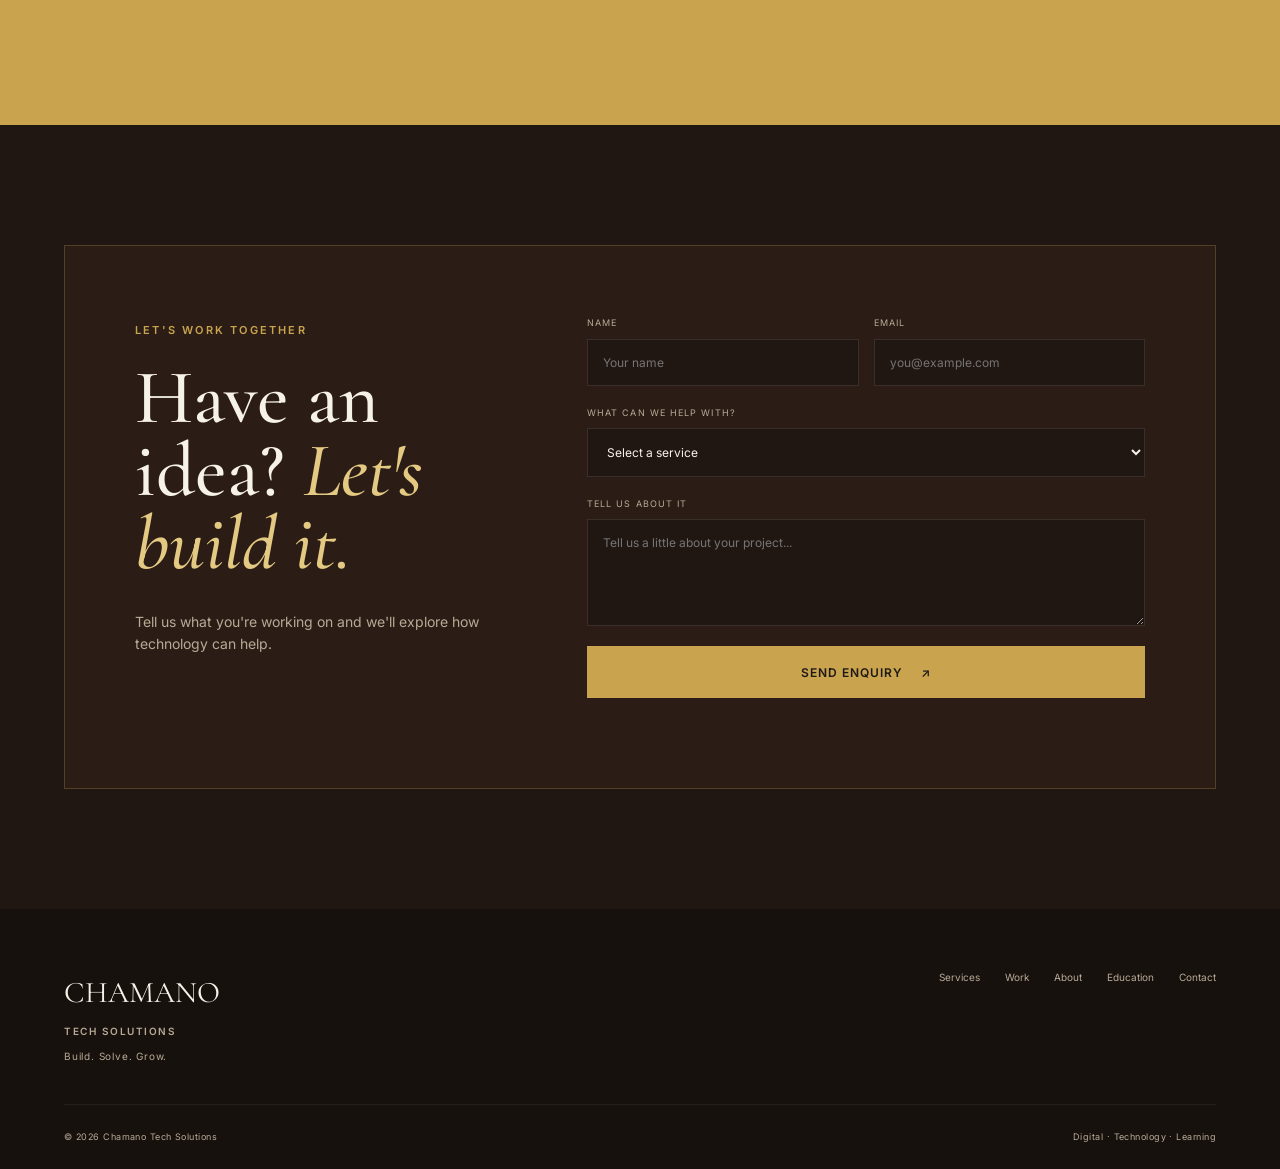
==== commit bd2e4fc0: "adding the founder s story" ====
--- a/index.html
+++ b/index.html
@@ -409,6 +409,235 @@
 
 </section>
 
+<!-- =========================================================
+     ABOUT / PROFESSIONAL PROFILE
+========================================================= -->
+
+<section class="section founder-section" id="about">
+
+    <div class="container">
+
+        <!-- Section heading -->
+
+        <div class="section-heading">
+
+            <div>
+                <div class="eyebrow">
+                    <span></span>
+                    THE FOUNDER
+                </div>
+
+                <h2>
+                    Built with<br>
+                    <em>purpose.</em>
+                </h2>
+            </div>
+
+            <p>
+                Technology is more than what I build.
+                It is a tool I use to solve problems,
+                create opportunities and help others grow.
+            </p>
+
+        </div>
+
+
+        <!-- Founder layout -->
+
+        <div class="founder-grid">
+
+
+            <!-- =========================================
+                 LEFT — VISUAL
+            ========================================== -->
+
+            <div class="founder-visual">
+
+                <div class="founder-frame">
+
+                    <div class="founder-grid-lines"></div>
+
+                    <div class="founder-corner top-left">
+                        CES / 02
+                    </div>
+
+                    <div class="founder-corner top-right">
+                        FOUNDER
+                    </div>
+
+
+                    <div class="founder-initial">
+                        C
+                    </div>
+
+
+                    <div class="founder-code">
+
+                        <span>01</span>
+                        <span>BUILD</span>
+
+                    </div>
+
+
+                    <div class="founder-corner bottom-left">
+                        TECHNOLOGY
+                    </div>
+
+                    <div class="founder-corner bottom-right">
+                        2026
+                    </div>
+
+                </div>
+
+            </div>
+
+
+            <!-- =========================================
+                 RIGHT — PROFILE
+            ========================================== -->
+
+            <div class="founder-content">
+
+                <div class="founder-role">
+
+                    <span class="founder-role-line"></span>
+
+                    <div>
+                        <strong>
+                            CHAMANO RAMASHIA
+                        </strong>
+
+                        <small>
+                            Founder · IT Consultant · Developer · Educator
+                        </small>
+                    </div>
+
+                </div>
+
+
+                <div class="founder-story">
+
+                    <p class="founder-lead">
+                        I am a self-taught developer and IT
+                        consultant with a passion for building
+                        practical digital solutions.
+                    </p>
+
+                    <p>
+                        My journey into technology started
+                        outside the traditional path. Through
+                        self-learning, practical experience and
+                        continuous curiosity, I developed my
+                        skills across software development,
+                        IT and data.
+                    </p>
+
+                    <p>
+                        Today, I combine that hands-on experience
+                        with formal studies in History and
+                        Information Science at UNISA.
+                    </p>
+
+                    <p>
+                        Through Chamano Elite Solutions, I bring
+                        together development, IT & data and
+                        technology education to help individuals
+                        and organisations turn ideas and problems
+                        into practical solutions.
+                    </p>
+
+                </div>
+
+
+                <!-- Profile highlights -->
+
+                <div class="founder-highlights">
+
+                    <div class="founder-highlight">
+
+                        <span>01</span>
+
+                        <div>
+                            <strong>
+                                SELF-TAUGHT
+                            </strong>
+
+                            <p>
+                                Built through curiosity,
+                                discipline and hands-on
+                                experience.
+                            </p>
+                        </div>
+
+                    </div>
+
+
+                    <div class="founder-highlight">
+
+                        <span>02</span>
+
+                        <div>
+                            <strong>
+                                CONTINUOUS LEARNING
+                            </strong>
+
+                            <p>
+                                Combining professional
+                                experience with formal
+                                education.
+                            </p>
+                        </div>
+
+                    </div>
+
+
+                    <div class="founder-highlight">
+
+                        <span>03</span>
+
+                        <div>
+                            <strong>
+                                PRACTICAL THINKING
+                            </strong>
+
+                            <p>
+                                Focused on solutions that
+                                create real value.
+                            </p>
+                        </div>
+
+                    </div>
+
+                </div>
+
+
+                <!-- Actions -->
+
+                <div class="founder-actions">
+
+                    <a href="#contact" class="btn btn-primary">
+                        WORK WITH ME
+                        <span>→</span>
+                    </a>
+
+                    <a
+                        href="#"
+                        class="btn btn-outline"
+                        id="downloadCv"
+                    >
+                        VIEW CV
+                        <span>↗</span>
+                    </a>
+
+                </div>
+
+            </div>
+
+        </div>
+
+    </div>
+
+</section>
 
 <!-- =========================================
      WORK
--- a/style.css
+++ b/style.css
@@ -1691,4 +1691,362 @@
     color: var(--color-muted);
 
     font-size: 10px;
+}
+
+/* =========================================================
+   FOUNDER / PROFESSIONAL PROFILE
+   Chamano Elite Solutions
+========================================================= */
+
+
+/* =========================================
+   FOUNDER SECTION
+========================================= */
+
+.founder-section {
+    position: relative;
+
+    overflow: hidden;
+}
+
+
+/* =========================================
+   FOUNDER GRID
+========================================= */
+
+.founder-grid {
+    display: grid;
+
+    grid-template-columns: 0.85fr 1.15fr;
+
+    gap: 100px;
+
+    align-items: center;
+}
+
+
+/* =========================================
+   FOUNDER VISUAL
+========================================= */
+
+.founder-visual {
+    display: flex;
+
+    justify-content: center;
+}
+
+.founder-frame {
+
+    position: relative;
+
+    width: min(100%, 430px);
+
+    aspect-ratio: 0.82;
+
+    overflow: hidden;
+
+    border: 1px solid var(--color-border);
+
+    background:
+        radial-gradient(
+            circle at center,
+            rgba(201, 163, 78, 0.08),
+            transparent 55%
+        ),
+        var(--color-bg-secondary);
+
+}
+
+
+/* =========================================
+   TECHNICAL GRID
+========================================= */
+
+.founder-grid-lines {
+
+    position: absolute;
+
+    inset: 0;
+
+    background-image:
+
+        linear-gradient(
+            rgba(201, 163, 78, 0.05) 1px,
+            transparent 1px
+        ),
+
+        linear-gradient(
+            90deg,
+            rgba(201, 163, 78, 0.05) 1px,
+            transparent 1px
+        );
+
+    background-size: 40px 40px;
+
+    opacity: 0.6;
+
+}
+
+
+/* =========================================
+   INITIAL
+========================================= */
+
+.founder-initial {
+
+    position: absolute;
+
+    inset: 0;
+
+    display: flex;
+
+    align-items: center;
+    justify-content: center;
+
+    color: transparent;
+
+    font-family: var(--font-display);
+
+    font-size: clamp(190px, 25vw, 320px);
+
+    line-height: 1;
+
+    -webkit-text-stroke: 1px
+        rgba(201, 163, 78, 0.35);
+
+    text-shadow:
+        0 0 60px
+        rgba(201, 163, 78, 0.08);
+
+}
+
+
+/* =========================================
+   CORNER LABELS
+========================================= */
+
+.founder-corner {
+
+    position: absolute;
+
+    z-index: 2;
+
+    color: var(--color-muted);
+
+    font-size: 7px;
+
+    font-weight: 600;
+
+    letter-spacing: 0.15em;
+}
+
+.founder-corner.top-left {
+    top: 20px;
+    left: 20px;
+}
+
+.founder-corner.top-right {
+    top: 20px;
+    right: 20px;
+}
+
+.founder-corner.bottom-left {
+    bottom: 20px;
+    left: 20px;
+}
+
+.founder-corner.bottom-right {
+    bottom: 20px;
+    right: 20px;
+}
+
+
+/* =========================================
+   CODE LABEL
+========================================= */
+
+.founder-code {
+
+    position: absolute;
+
+    right: 20px;
+    bottom: 42px;
+
+    display: flex;
+
+    gap: 8px;
+
+    color: var(--color-gold);
+
+    font-size: 7px;
+
+    letter-spacing: 0.12em;
+
+    z-index: 2;
+}
+
+
+/* =========================================
+   FOUNDER ROLE
+========================================= */
+
+.founder-role {
+
+    display: flex;
+
+    align-items: flex-start;
+
+    gap: 18px;
+
+    margin-bottom: 35px;
+}
+
+.founder-role-line {
+
+    width: 30px;
+    height: 1px;
+
+    margin-top: 8px;
+
+    flex-shrink: 0;
+
+    background: var(--color-gold);
+}
+
+.founder-role strong {
+
+    display: block;
+
+    color: var(--color-text);
+
+    font-size: 12px;
+
+    letter-spacing: 0.08em;
+}
+
+.founder-role small {
+
+    display: block;
+
+    margin-top: 6px;
+
+    color: var(--color-muted);
+
+    font-size: 9px;
+
+    letter-spacing: 0.04em;
+}
+
+
+/* =========================================
+   STORY
+========================================= */
+
+.founder-story {
+
+    max-width: 650px;
+}
+
+.founder-story p {
+
+    margin-bottom: 18px;
+
+    color: var(--color-muted);
+
+    font-size: 14px;
+
+    line-height: 1.85;
+}
+
+.founder-story .founder-lead {
+
+    margin-bottom: 25px;
+
+    color: var(--color-text);
+
+    font-family: var(--font-display);
+
+    font-size: clamp(27px, 3vw, 37px);
+
+    line-height: 1.15;
+}
+
+
+/* =========================================
+   HIGHLIGHTS
+========================================= */
+
+.founder-highlights {
+
+    display: grid;
+
+    grid-template-columns:
+        repeat(3, 1fr);
+
+    margin-top: 45px;
+
+    border-top: 1px solid var(--color-border);
+    border-bottom: 1px solid var(--color-border);
+}
+
+.founder-highlight {
+
+    padding: 25px 18px;
+
+    border-right: 1px solid var(--color-border);
+}
+
+.founder-highlight:last-child {
+    border-right: 0;
+}
+
+.founder-highlight > span {
+
+    display: block;
+
+    margin-bottom: 17px;
+
+    color: var(--color-gold);
+
+    font-size: 8px;
+
+    letter-spacing: 0.1em;
+}
+
+.founder-highlight strong {
+
+    display: block;
+
+    margin-bottom: 8px;
+
+    color: var(--color-text);
+
+    font-size: 9px;
+
+    letter-spacing: 0.08em;
+}
+
+.founder-highlight p {
+
+    margin: 0;
+
+    color: var(--color-muted);
+
+    font-size: 9px;
+
+    line-height: 1.6;
+}
+
+
+/* =========================================
+   ACTIONS
+========================================= */
+
+.founder-actions {
+
+    display: flex;
+
+    gap: 12px;
+
+    margin-top: 35px;
 }
--- a/responsiveness.css
+++ b/responsiveness.css
@@ -323,4 +323,154 @@
         font-size: 9px;
     }
 
+}
+
+/* =========================================================
+   FOUNDER SECTION — RESPONSIVE
+========================================================= */
+
+
+/* =========================================
+   TABLET
+========================================= */
+
+@media (max-width: 999px) {
+
+    .founder-grid {
+
+        grid-template-columns: 1fr;
+
+        gap: 65px;
+
+    }
+
+    .founder-visual {
+
+        justify-content: flex-start;
+
+    }
+
+    .founder-frame {
+
+        width: min(100%, 400px);
+
+    }
+
+}
+
+
+/* =========================================
+   MOBILE
+========================================= */
+
+@media (max-width: 767px) {
+
+    .founder-grid {
+
+        gap: 45px;
+
+    }
+
+    .founder-frame {
+
+        width: 100%;
+
+        max-width: 360px;
+
+    }
+
+    .founder-story p {
+
+        font-size: 13px;
+
+        line-height: 1.75;
+
+    }
+
+    .founder-story .founder-lead {
+
+        font-size: 28px;
+
+    }
+
+    .founder-highlights {
+
+        grid-template-columns: 1fr;
+
+    }
+
+    .founder-highlight {
+
+        border-right: 0;
+
+        border-bottom:
+            1px solid var(--color-border);
+
+    }
+
+    .founder-highlight:last-child {
+
+        border-bottom: 0;
+
+    }
+
+    .founder-actions {
+
+        flex-direction: column;
+
+    }
+
+    .founder-actions .btn {
+
+        width: 100%;
+
+    }
+
+}
+
+
+/* =========================================
+   SMALL MOBILE
+========================================= */
+
+@media (max-width: 480px) {
+
+    .founder-frame {
+
+        max-width: 100%;
+
+    }
+
+    .founder-initial {
+
+        font-size: 170px;
+
+    }
+
+    .founder-corner {
+
+        font-size: 6px;
+
+    }
+
+    .founder-role {
+
+        gap: 12px;
+
+    }
+
+    .founder-role strong {
+
+        font-size: 10px;
+
+    }
+
+    .founder-role small {
+
+        font-size: 8px;
+
+        line-height: 1.5;
+
+    }
+
 }
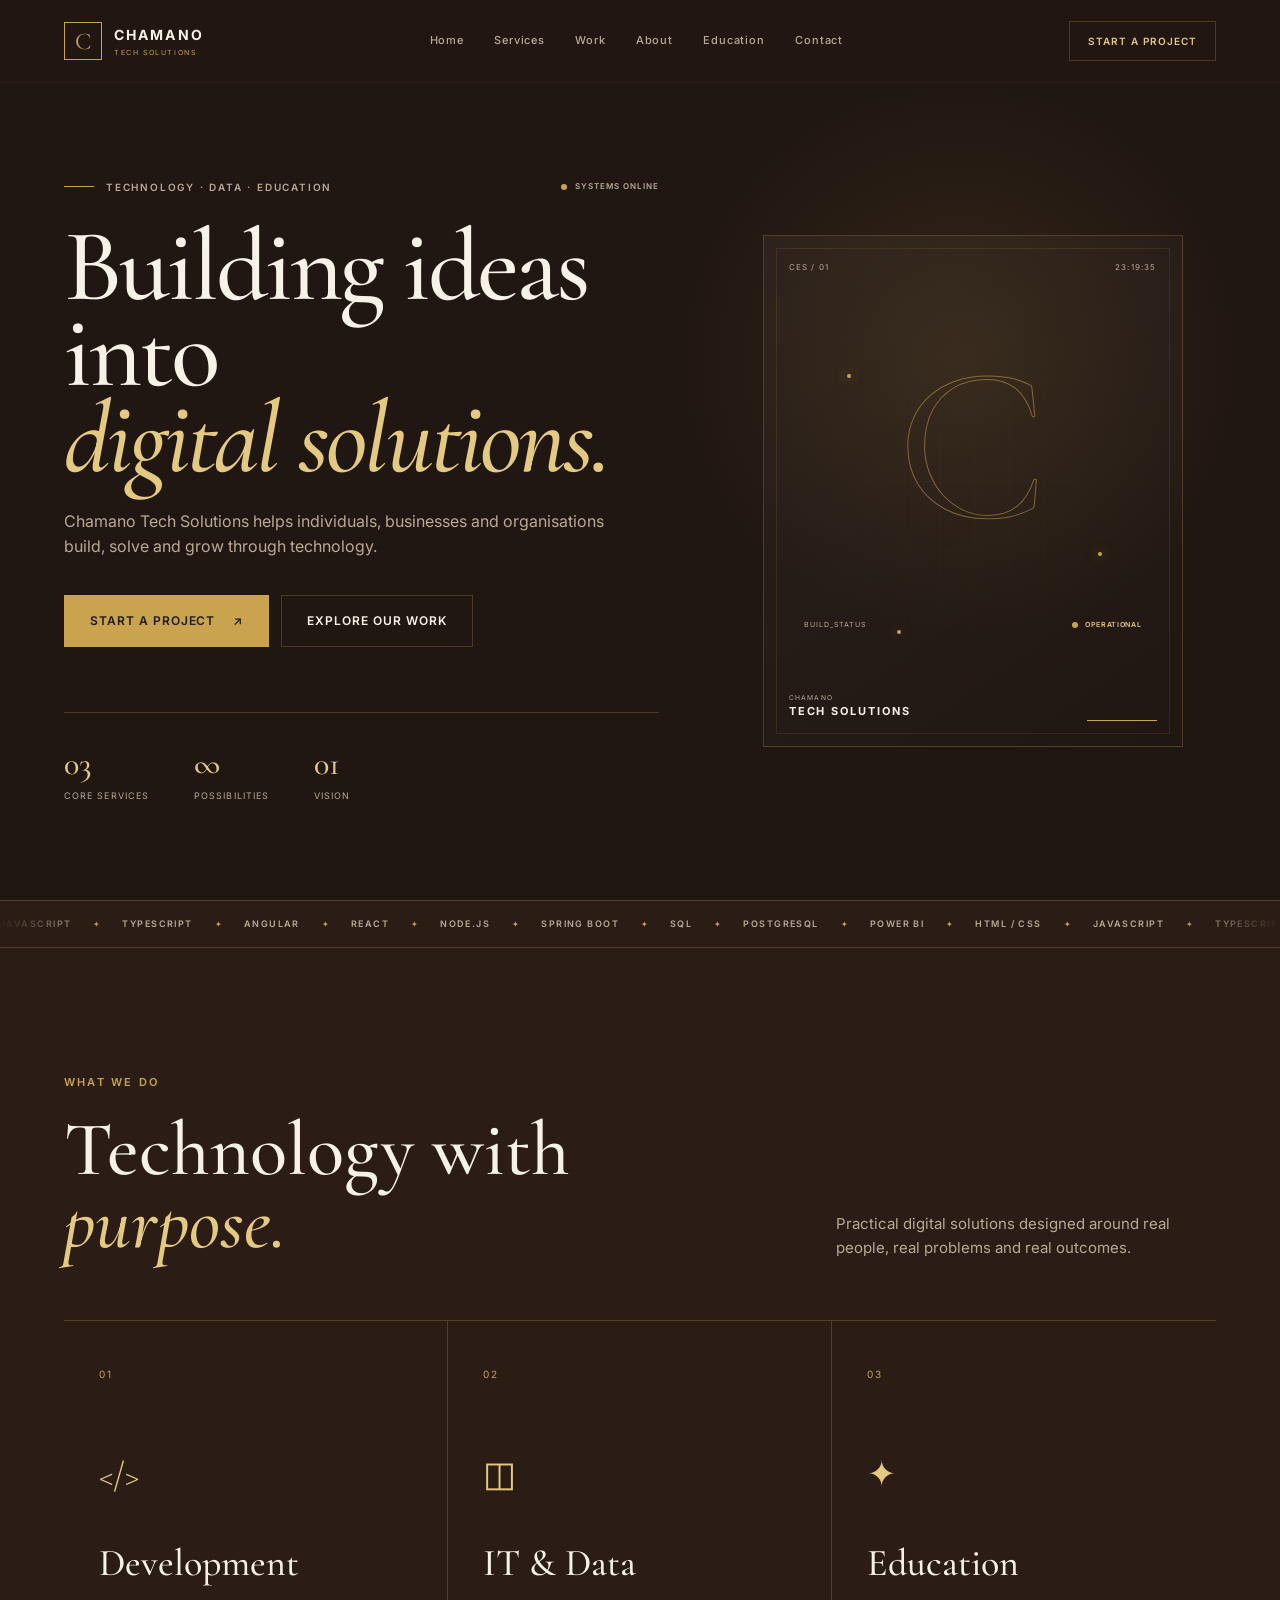
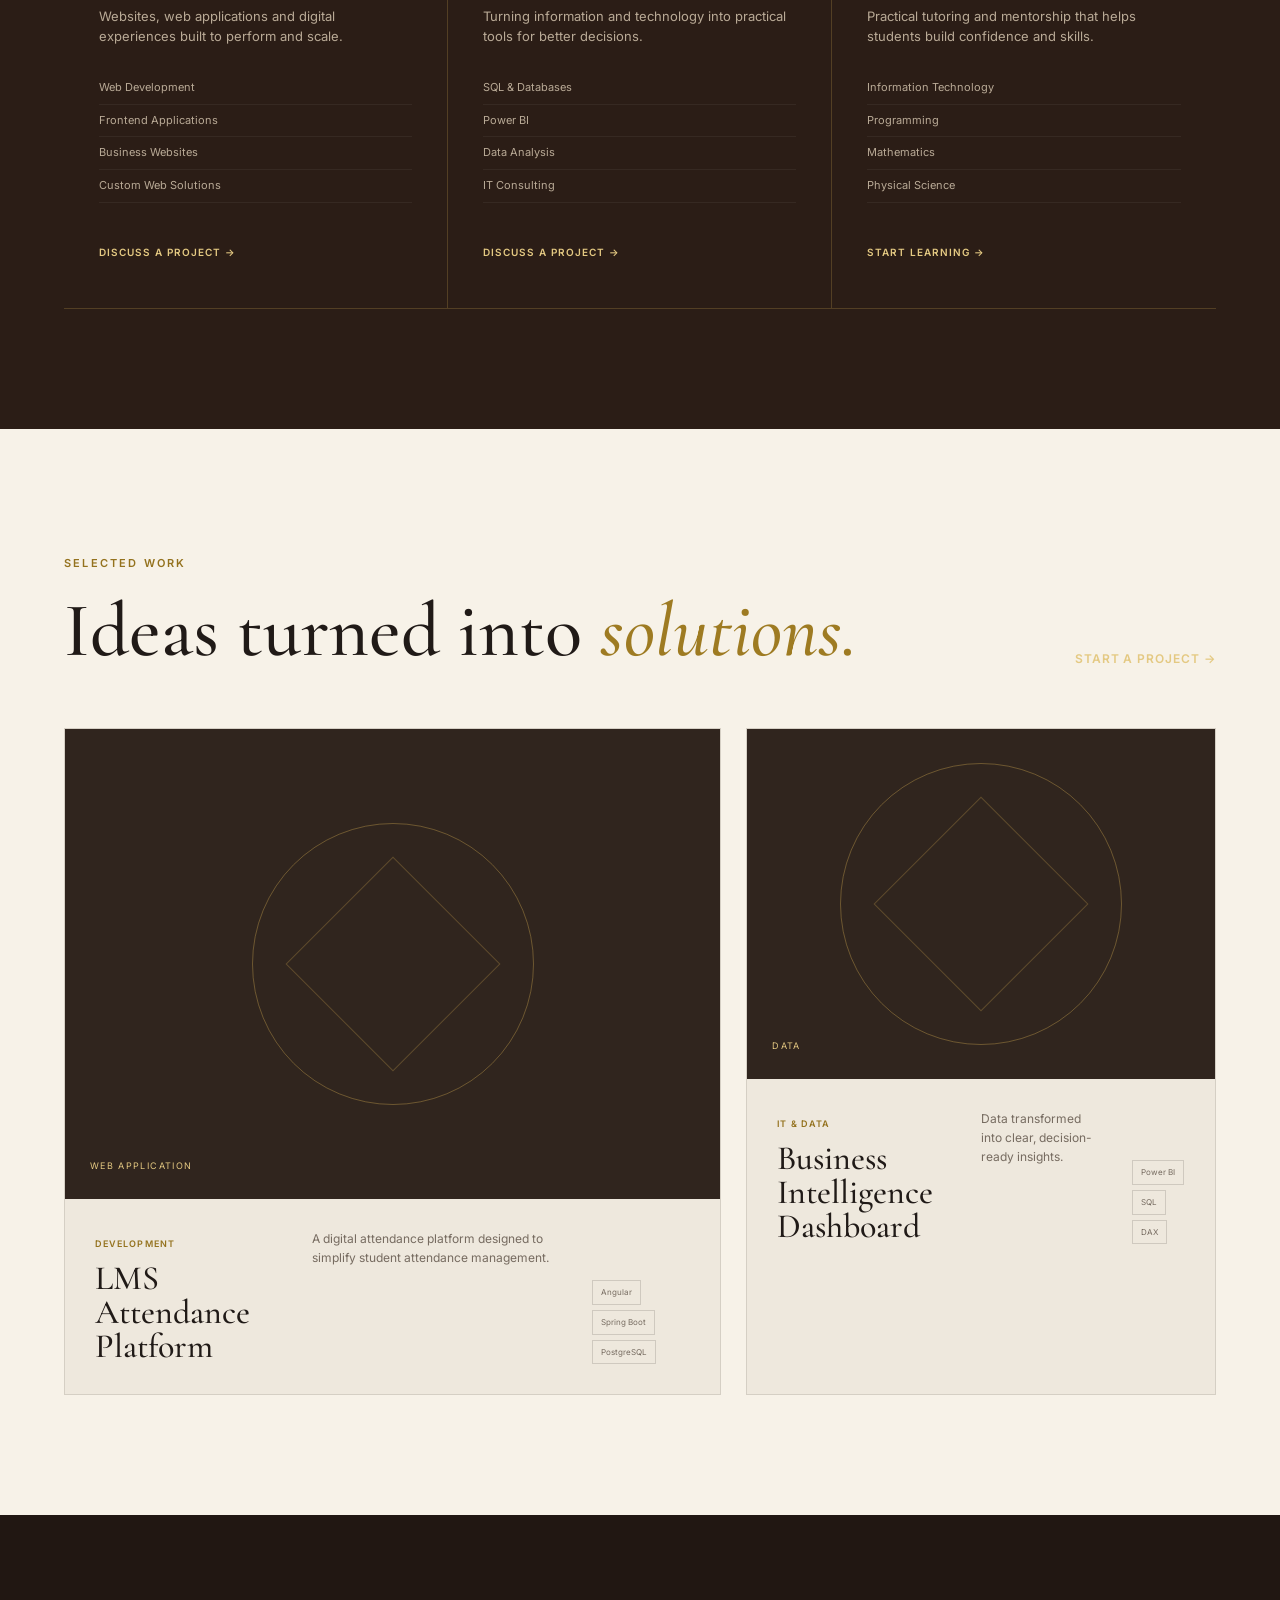
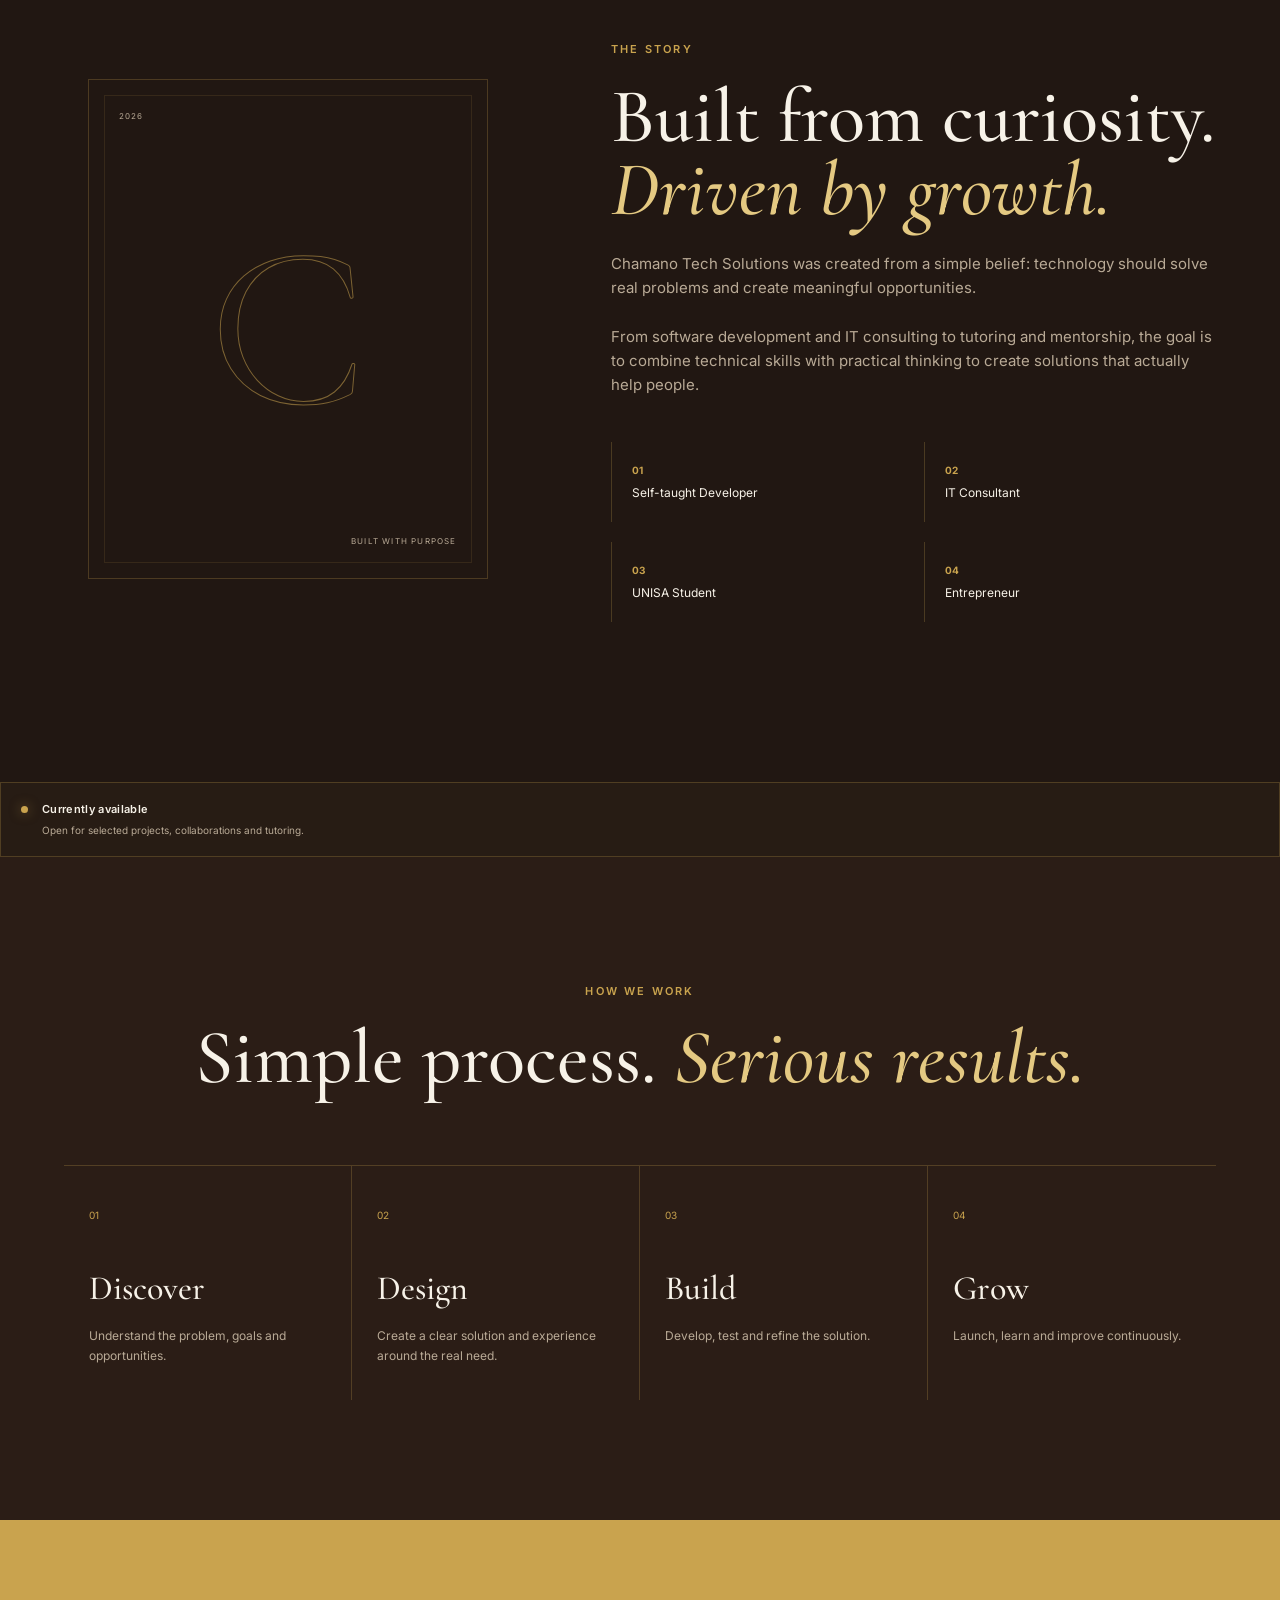
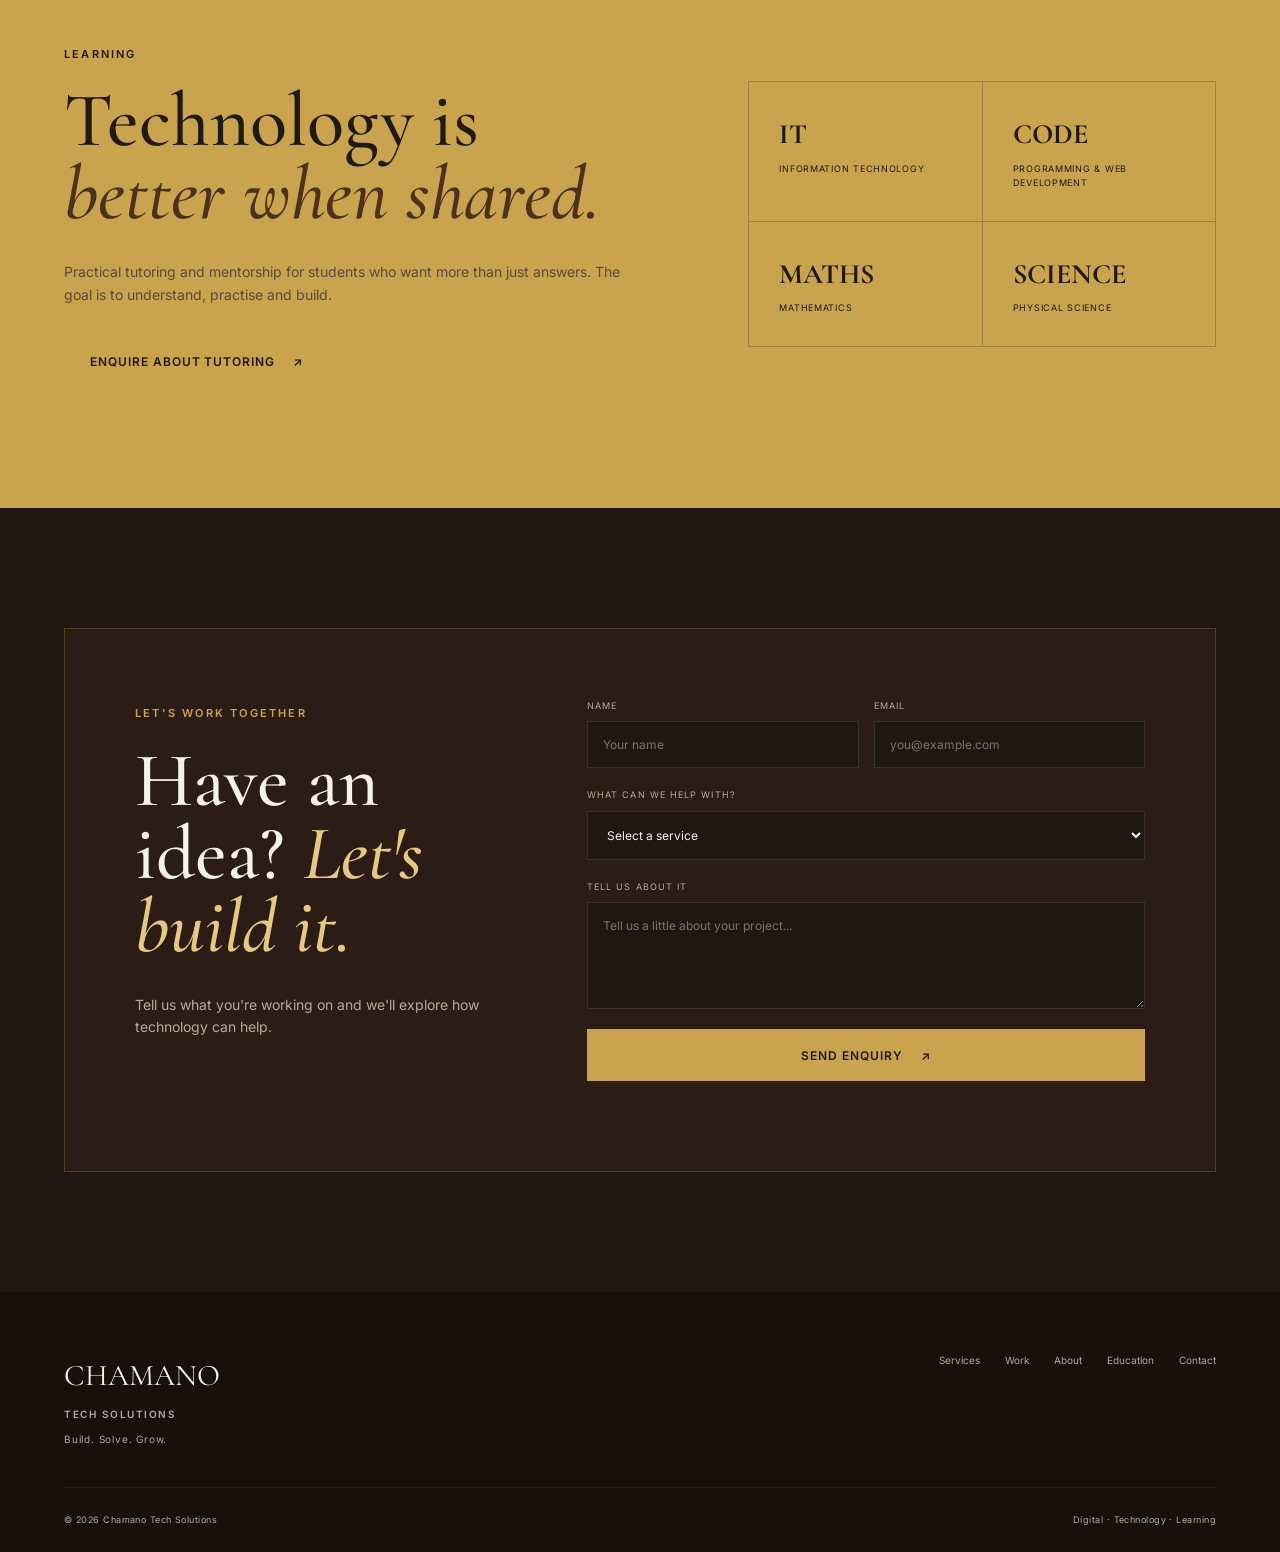
==== commit 4a854035: "adding the about page" ====
--- a/index.html
+++ b/index.html
@@ -11,6 +11,7 @@
     <link href="https://fonts.googleapis.com/css2?family=Cormorant+Garamond:wght@400;500;600;700&family=Inter:wght@300;400;500;600;700&display=swap" rel="stylesheet">
     <link rel="stylesheet" href="style.css">
     <link rel="stylesheet" href="./responsiveness.css">
+    
 </head>
 
 <body>
@@ -38,16 +39,16 @@
 
         <nav class="main-nav" id="mainNav">
 
-            <a href="#home" class="nav-link active">Home</a>
-            <a href="#services" class="nav-link">Services</a>
-            <a href="#work" class="nav-link">Work</a>
-            <a href="#about" class="nav-link">About</a>
-            <a href="#education" class="nav-link">Education</a>
-            <a href="#contact" class="nav-link">Contact</a>
+            <a href="index.html" class="nav-link active">Home</a>
+            <a href="services.html" class="nav-link">Services</a>
+            <a href="work.html" class="nav-link">Work</a>
+            <a href="about.html" class="nav-link">About</a>
+            <a href="education.html" class="nav-link">Education</a>
+            <a href="contact.html" class="nav-link">Contact</a>
 
         </nav>
 
-        <a href="#contact" class="nav-cta">
+        <a href="contact.html" class="nav-cta">
             Start a Project
         </a>
 
@@ -409,235 +410,6 @@
 
 </section>
 
-<!-- =========================================================
-     ABOUT / PROFESSIONAL PROFILE
-========================================================= -->
-
-<section class="section founder-section" id="about">
-
-    <div class="container">
-
-        <!-- Section heading -->
-
-        <div class="section-heading">
-
-            <div>
-                <div class="eyebrow">
-                    <span></span>
-                    THE FOUNDER
-                </div>
-
-                <h2>
-                    Built with<br>
-                    <em>purpose.</em>
-                </h2>
-            </div>
-
-            <p>
-                Technology is more than what I build.
-                It is a tool I use to solve problems,
-                create opportunities and help others grow.
-            </p>
-
-        </div>
-
-
-        <!-- Founder layout -->
-
-        <div class="founder-grid">
-
-
-            <!-- =========================================
-                 LEFT — VISUAL
-            ========================================== -->
-
-            <div class="founder-visual">
-
-                <div class="founder-frame">
-
-                    <div class="founder-grid-lines"></div>
-
-                    <div class="founder-corner top-left">
-                        CES / 02
-                    </div>
-
-                    <div class="founder-corner top-right">
-                        FOUNDER
-                    </div>
-
-
-                    <div class="founder-initial">
-                        C
-                    </div>
-
-
-                    <div class="founder-code">
-
-                        <span>01</span>
-                        <span>BUILD</span>
-
-                    </div>
-
-
-                    <div class="founder-corner bottom-left">
-                        TECHNOLOGY
-                    </div>
-
-                    <div class="founder-corner bottom-right">
-                        2026
-                    </div>
-
-                </div>
-
-            </div>
-
-
-            <!-- =========================================
-                 RIGHT — PROFILE
-            ========================================== -->
-
-            <div class="founder-content">
-
-                <div class="founder-role">
-
-                    <span class="founder-role-line"></span>
-
-                    <div>
-                        <strong>
-                            CHAMANO RAMASHIA
-                        </strong>
-
-                        <small>
-                            Founder · IT Consultant · Developer · Educator
-                        </small>
-                    </div>
-
-                </div>
-
-
-                <div class="founder-story">
-
-                    <p class="founder-lead">
-                        I am a self-taught developer and IT
-                        consultant with a passion for building
-                        practical digital solutions.
-                    </p>
-
-                    <p>
-                        My journey into technology started
-                        outside the traditional path. Through
-                        self-learning, practical experience and
-                        continuous curiosity, I developed my
-                        skills across software development,
-                        IT and data.
-                    </p>
-
-                    <p>
-                        Today, I combine that hands-on experience
-                        with formal studies in History and
-                        Information Science at UNISA.
-                    </p>
-
-                    <p>
-                        Through Chamano Elite Solutions, I bring
-                        together development, IT & data and
-                        technology education to help individuals
-                        and organisations turn ideas and problems
-                        into practical solutions.
-                    </p>
-
-                </div>
-
-
-                <!-- Profile highlights -->
-
-                <div class="founder-highlights">
-
-                    <div class="founder-highlight">
-
-                        <span>01</span>
-
-                        <div>
-                            <strong>
-                                SELF-TAUGHT
-                            </strong>
-
-                            <p>
-                                Built through curiosity,
-                                discipline and hands-on
-                                experience.
-                            </p>
-                        </div>
-
-                    </div>
-
-
-                    <div class="founder-highlight">
-
-                        <span>02</span>
-
-                        <div>
-                            <strong>
-                                CONTINUOUS LEARNING
-                            </strong>
-
-                            <p>
-                                Combining professional
-                                experience with formal
-                                education.
-                            </p>
-                        </div>
-
-                    </div>
-
-
-                    <div class="founder-highlight">
-
-                        <span>03</span>
-
-                        <div>
-                            <strong>
-                                PRACTICAL THINKING
-                            </strong>
-
-                            <p>
-                                Focused on solutions that
-                                create real value.
-                            </p>
-                        </div>
-
-                    </div>
-
-                </div>
-
-
-                <!-- Actions -->
-
-                <div class="founder-actions">
-
-                    <a href="#contact" class="btn btn-primary">
-                        WORK WITH ME
-                        <span>→</span>
-                    </a>
-
-                    <a
-                        href="#"
-                        class="btn btn-outline"
-                        id="downloadCv"
-                    >
-                        VIEW CV
-                        <span>↗</span>
-                    </a>
-
-                </div>
-
-            </div>
-
-        </div>
-
-    </div>
-
-</section>
 
 <!-- =========================================
      WORK
--- a/responsiveness.css
+++ b/responsiveness.css
@@ -326,23 +326,31 @@
 }
 
 /* =========================================================
-   FOUNDER SECTION — RESPONSIVE
+   INTERNAL PAGES — RESPONSIVE
 ========================================================= */
 
 
-/* =========================================
+/* =========================================================
    TABLET
-========================================= */
-
-@media (max-width: 999px) {
-
-    .founder-grid {
-
-        grid-template-columns: 1fr;
-
-        gap: 65px;
-
-    }
+========================================================= */
+
+@media (max-width: 1000px) {
+
+    .page-hero-meta {
+
+        display: none;
+
+    }
+
+
+    .founder-page-grid {
+
+        grid-template-columns: 1fr;
+
+        gap: 60px;
+
+    }
+
 
     .founder-visual {
 
@@ -350,56 +358,17 @@
 
     }
 
-    .founder-frame {
-
-        width: min(100%, 400px);
-
-    }
-
-}
-
-
-/* =========================================
-   MOBILE
-========================================= */
-
-@media (max-width: 767px) {
-
-    .founder-grid {
-
-        gap: 45px;
-
-    }
-
-    .founder-frame {
-
-        width: 100%;
-
-        max-width: 360px;
-
-    }
-
-    .founder-story p {
-
-        font-size: 13px;
-
-        line-height: 1.75;
-
-    }
-
-    .founder-story .founder-lead {
-
-        font-size: 28px;
-
-    }
-
-    .founder-highlights {
-
-        grid-template-columns: 1fr;
-
-    }
-
-    .founder-highlight {
+
+    .profile-grid {
+
+        grid-template-columns: 1fr;
+
+    }
+
+
+    .profile-card {
+
+        min-height: auto;
 
         border-right: 0;
 
@@ -408,19 +377,111 @@
 
     }
 
-    .founder-highlight:last-child {
+
+    .profile-card:last-child {
 
         border-bottom: 0;
 
     }
 
-    .founder-actions {
+
+    .technology-group {
+
+        grid-template-columns:
+            180px 1fr;
+
+    }
+
+}
+
+
+/* =========================================================
+   MOBILE
+========================================================= */
+
+@media (max-width: 767px) {
+
+    .page-hero {
+
+        min-height: 70vh;
+
+        padding:
+            130px 0 55px;
+
+    }
+
+
+    .page-hero h1 {
+
+        font-size:
+            clamp(48px, 14vw, 72px);
+
+    }
+
+
+    .page-hero p {
+
+        font-size: 12px;
+
+    }
+
+
+    .founder-page-grid {
+
+        gap: 45px;
+
+    }
+
+
+    .profile-card {
+
+        padding:
+            30px 22px;
+
+    }
+
+
+    .profile-card-label {
+
+        margin-bottom: 35px;
+
+    }
+
+
+    .profile-card h3 {
+
+        font-size: 31px;
+
+    }
+
+
+    .technology-group {
+
+        display: block;
+
+    }
+
+
+    .technology-group-title {
+
+        margin-bottom: 18px;
+
+    }
+
+
+    .profile-cta {
 
         flex-direction: column;
 
-    }
-
-    .founder-actions .btn {
+        align-items: flex-start;
+
+        padding:
+            40px 25px;
+
+    }
+
+
+    .profile-cta .btn {
 
         width: 100%;
 
@@ -429,47 +490,173 @@
 }
 
 
-/* =========================================
+/* =========================================================
    SMALL MOBILE
-========================================= */
+========================================================= */
 
 @media (max-width: 480px) {
 
-    .founder-frame {
-
-        max-width: 100%;
-
-    }
-
-    .founder-initial {
-
-        font-size: 170px;
-
-    }
-
-    .founder-corner {
-
-        font-size: 6px;
-
-    }
-
-    .founder-role {
-
-        gap: 12px;
-
-    }
-
-    .founder-role strong {
-
-        font-size: 10px;
-
-    }
-
-    .founder-role small {
-
-        font-size: 8px;
-
-        line-height: 1.5;
+    .page-hero {
+
+        padding:
+            120px 0 45px;
+
+    }
+
+
+    .page-hero h1 {
+
+        font-size: 48px;
+
+    }
+
+
+    .profile-card {
+
+        padding:
+            28px 18px;
+
+    }
+
+
+    .technology-list span {
+
+        font-size: 7px;
+
+        padding:
+            7px 9px;
+
+    }
+
+}
+
+/* =========================================================
+   MOBILE NAVIGATION
+========================================================= */
+
+@media (max-width: 767px) {
+
+    .main-nav {
+
+        position: absolute;
+
+        top: 100%;
+
+        left: 0;
+        right: 0;
+
+        display: flex;
+
+        flex-direction: column;
+
+        padding: 20px;
+
+        background:
+            var(--color-bg);
+
+        border-bottom:
+            1px solid var(--color-border);
+
+        opacity: 0;
+
+        visibility: hidden;
+
+        transform:
+            translateY(-10px);
+
+        transition:
+            opacity 0.3s ease,
+            visibility 0.3s ease,
+            transform 0.3s ease;
+
+    }
+
+
+    .main-nav.mobile-open {
+
+        opacity: 1;
+
+        visibility: visible;
+
+        transform:
+            translateY(0);
+
+    }
+
+
+    .main-nav a {
+
+        padding:
+            15px 5px;
+
+        border-bottom:
+            1px solid var(--color-border);
+
+    }
+
+
+    .nav-cta {
+
+        display: none;
+
+    }
+
+
+    .menu-toggle {
+
+        display: flex;
+
+        flex-direction: column;
+
+        justify-content: center;
+
+        gap: 6px;
+
+        width: 35px;
+        height: 35px;
+
+        padding: 0;
+
+        border: 0;
+
+        background: transparent;
+
+        cursor: pointer;
+
+    }
+
+
+    .menu-toggle span {
+
+        display: block;
+
+        width: 22px;
+
+        height: 1px;
+
+        background:
+            var(--color-text);
+
+        transition:
+            transform 0.3s ease;
+
+    }
+
+
+    .menu-toggle.active span:first-child {
+
+        transform:
+            translateY(3.5px)
+            rotate(45deg);
+
+    }
+
+
+    .menu-toggle.active span:last-child {
+
+        transform:
+            translateY(-3.5px)
+            rotate(-45deg);
 
     }
 
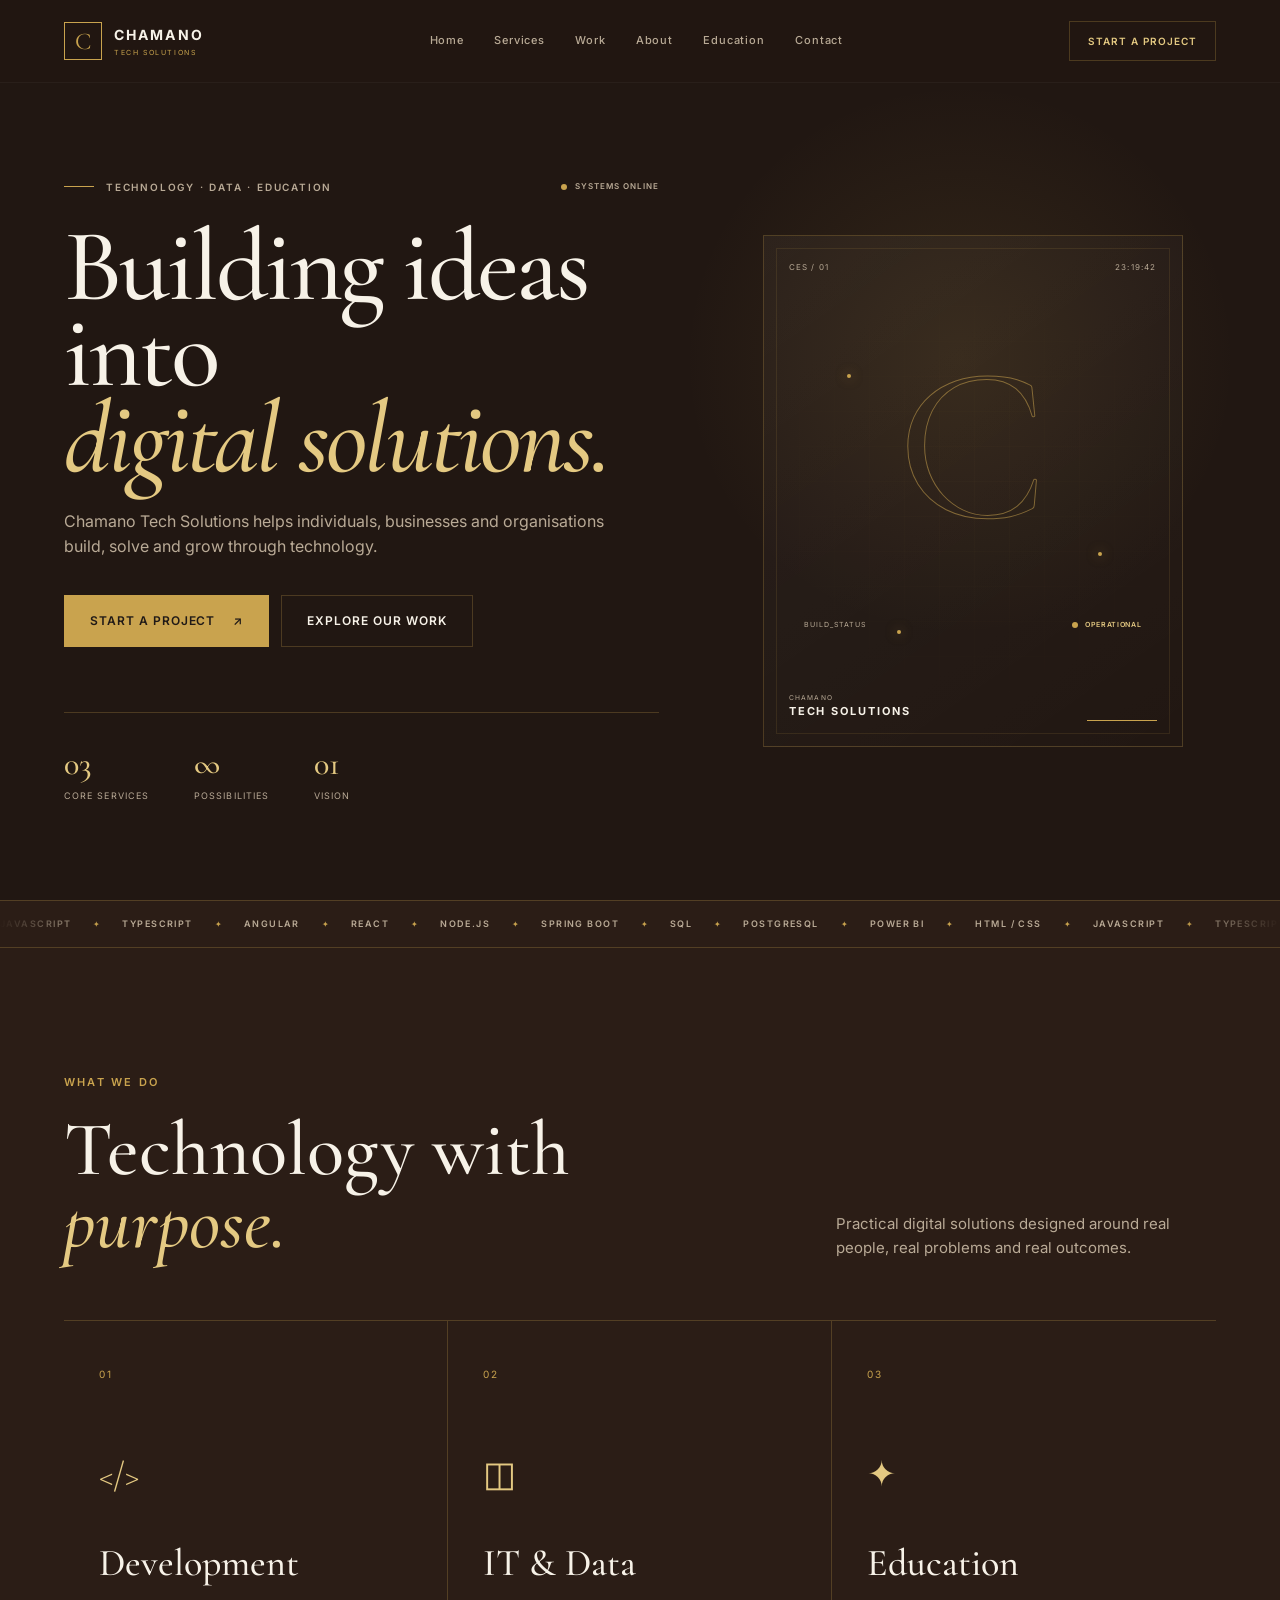
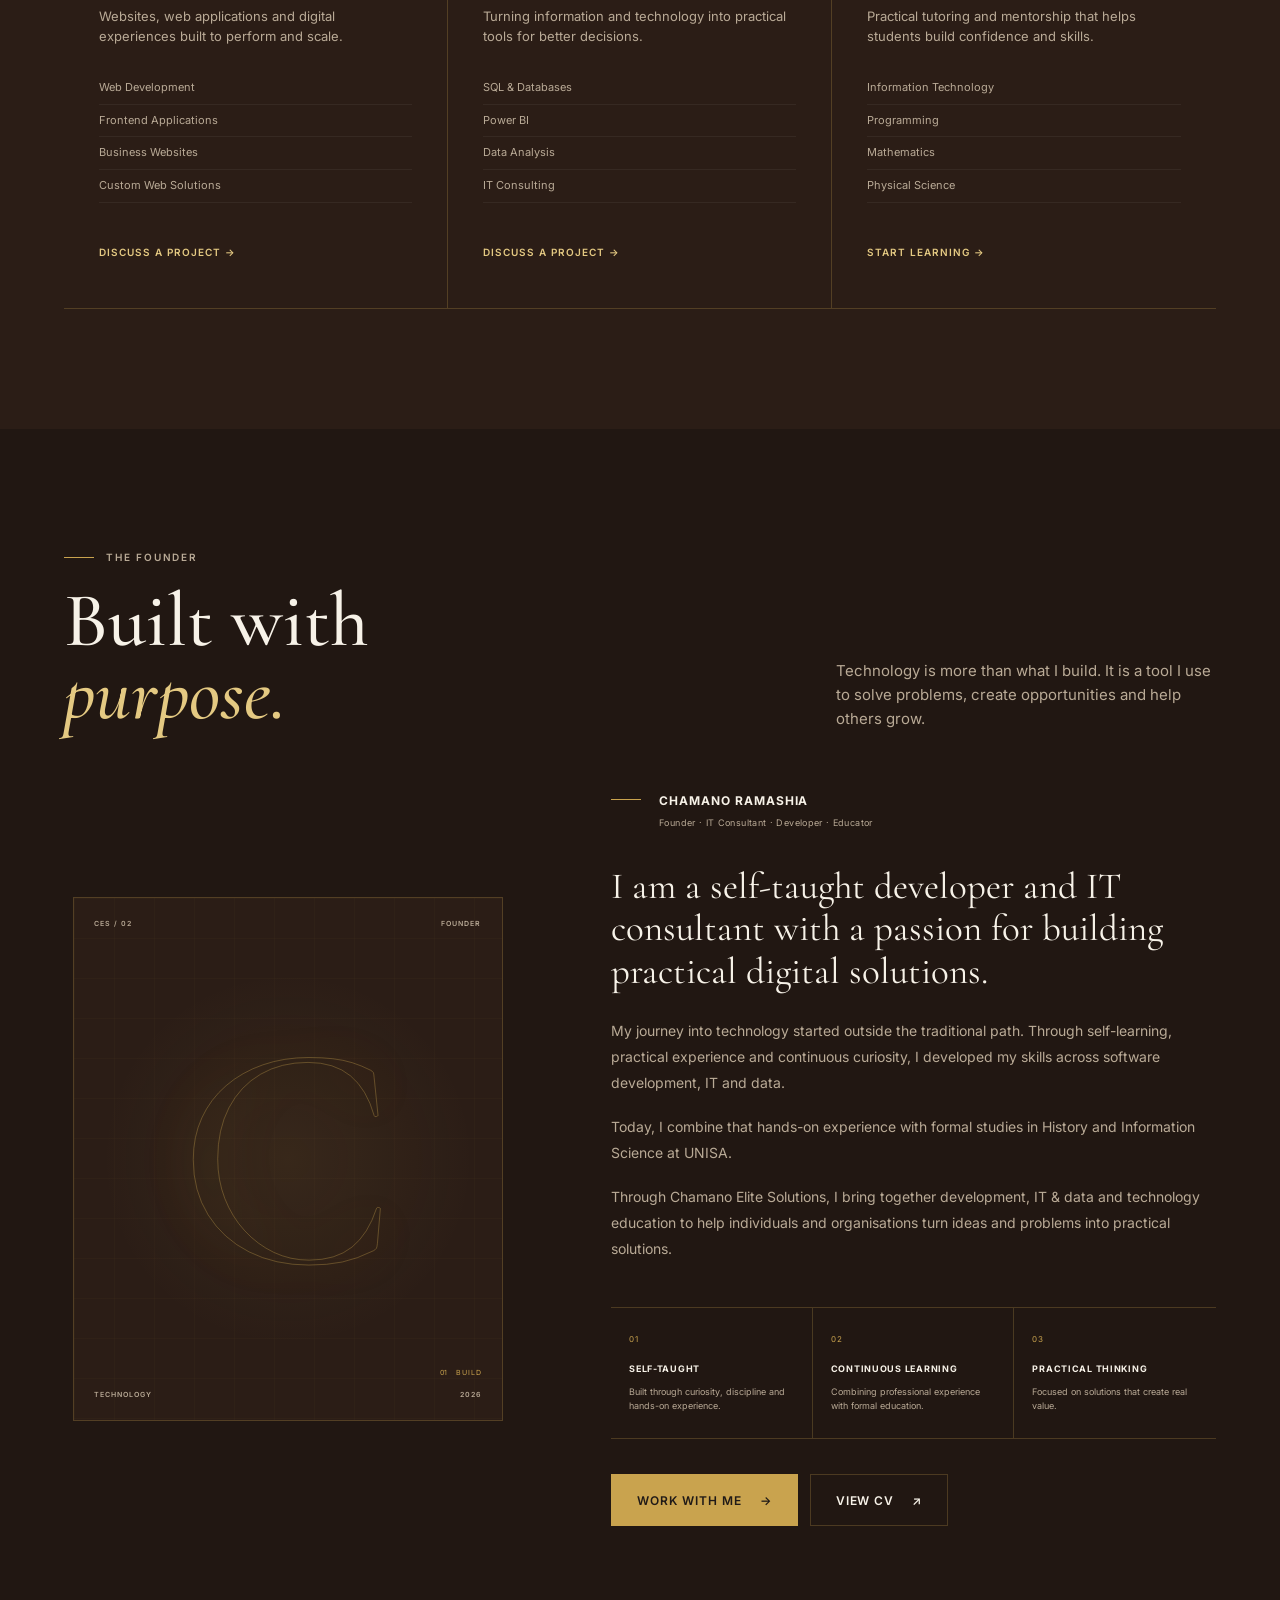
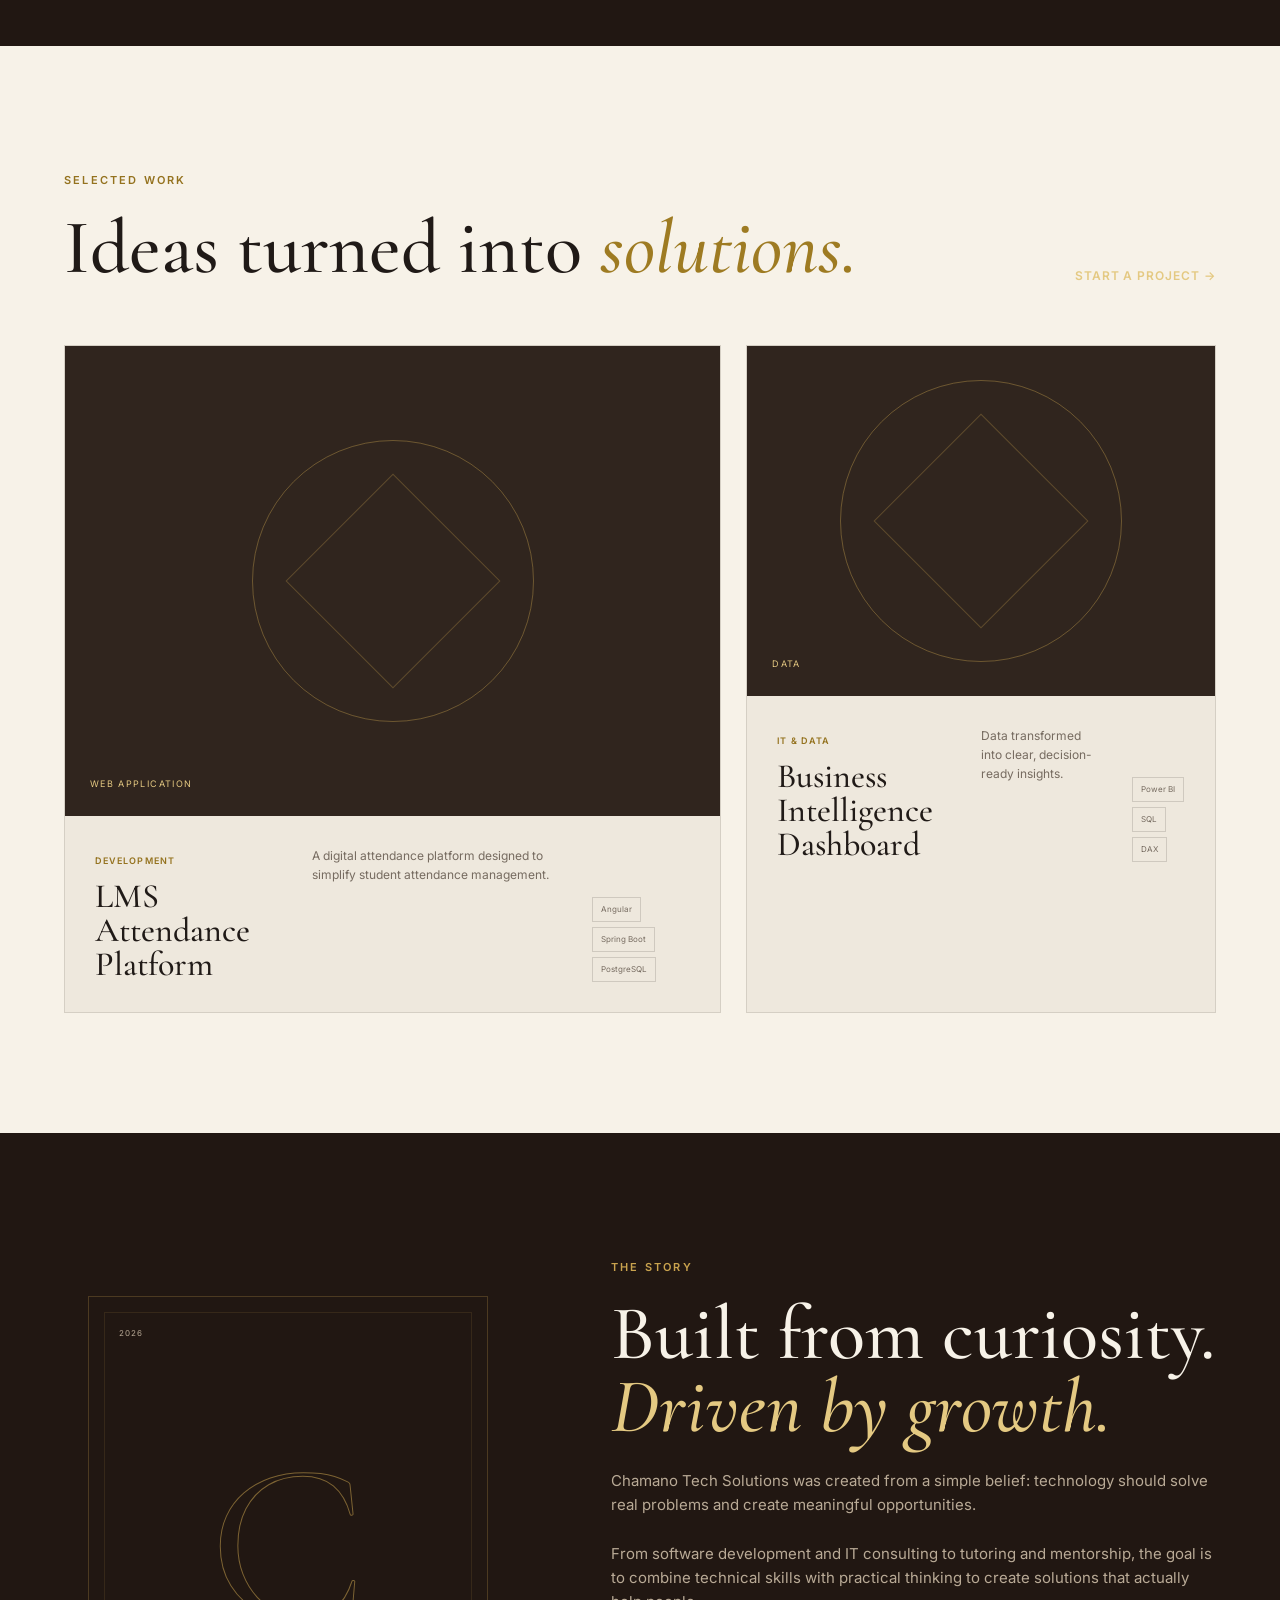
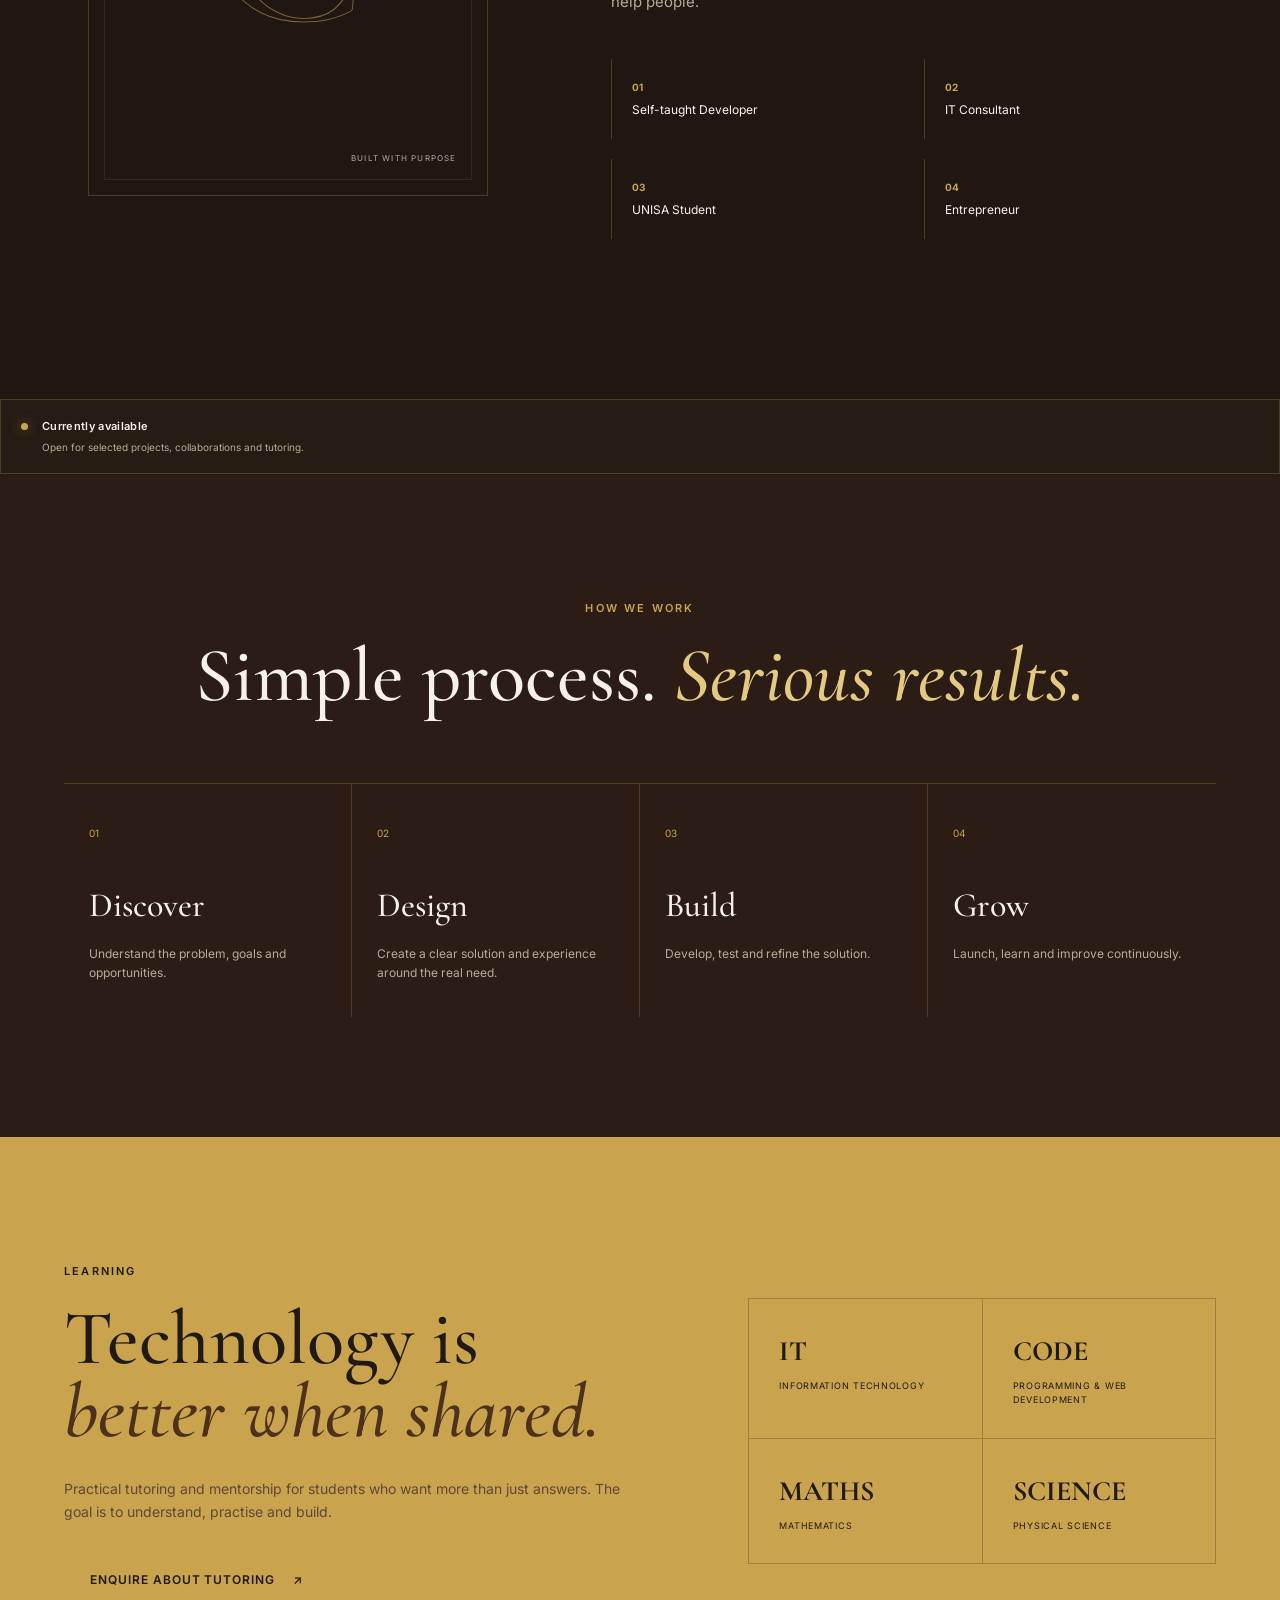
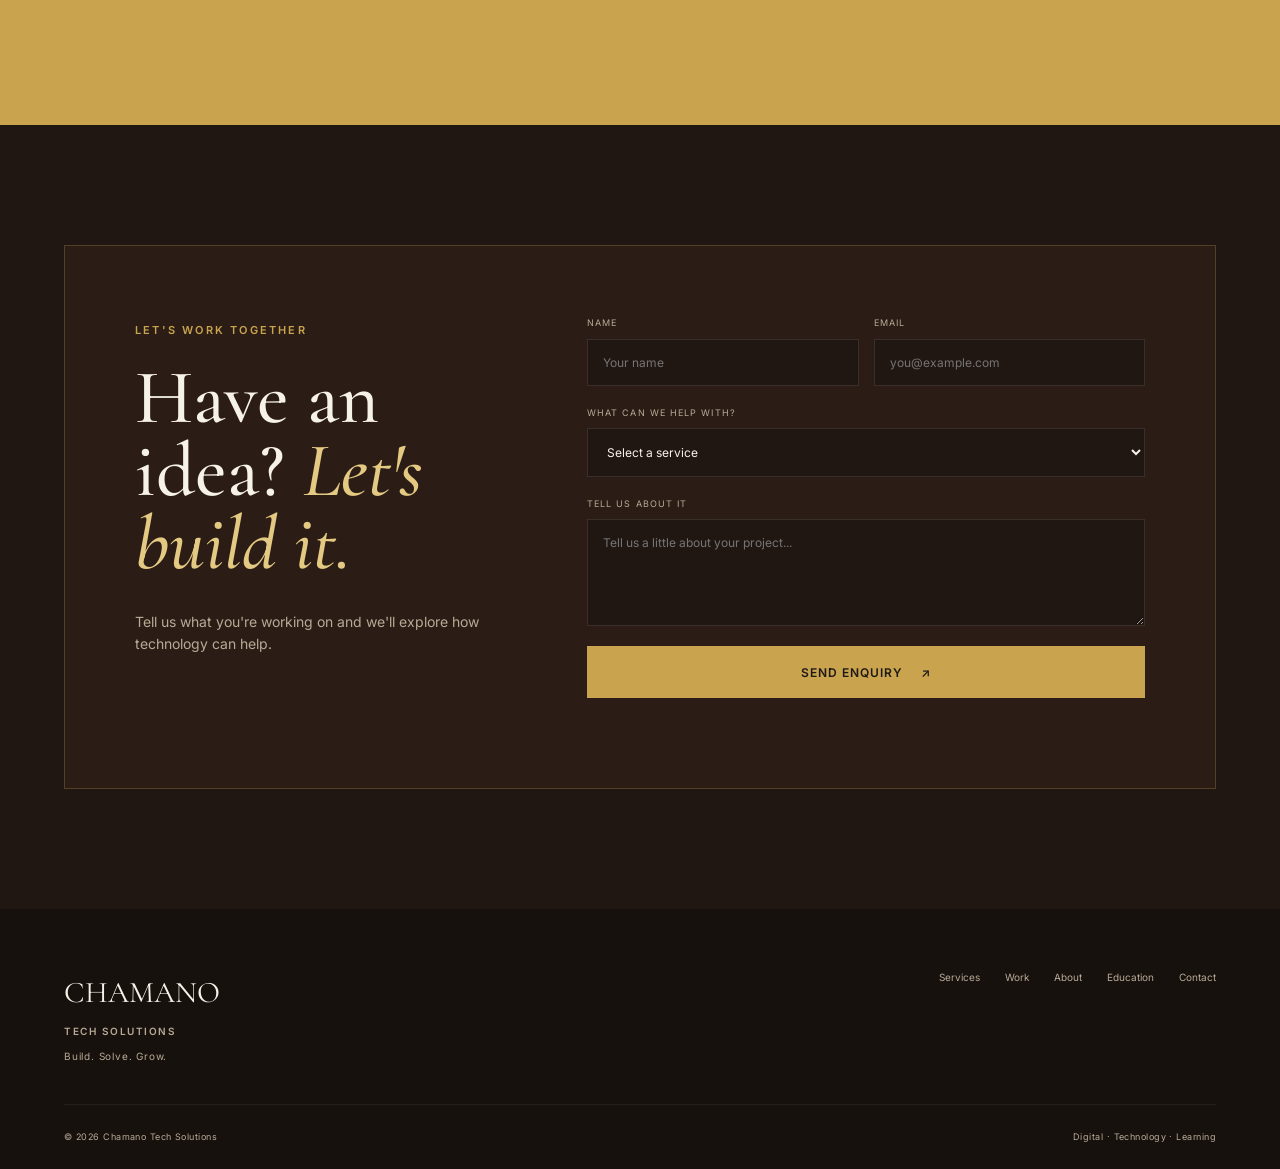
==== commit 7d7d1ef4: "Merge branch 'phase2Av3'" ====
--- a/index.html
+++ b/index.html
@@ -410,6 +410,235 @@
 
 </section>
 
+<!-- =========================================================
+     ABOUT / PROFESSIONAL PROFILE
+========================================================= -->
+
+<section class="section founder-section" id="about">
+
+    <div class="container">
+
+        <!-- Section heading -->
+
+        <div class="section-heading">
+
+            <div>
+                <div class="eyebrow">
+                    <span></span>
+                    THE FOUNDER
+                </div>
+
+                <h2>
+                    Built with<br>
+                    <em>purpose.</em>
+                </h2>
+            </div>
+
+            <p>
+                Technology is more than what I build.
+                It is a tool I use to solve problems,
+                create opportunities and help others grow.
+            </p>
+
+        </div>
+
+
+        <!-- Founder layout -->
+
+        <div class="founder-grid">
+
+
+            <!-- =========================================
+                 LEFT — VISUAL
+            ========================================== -->
+
+            <div class="founder-visual">
+
+                <div class="founder-frame">
+
+                    <div class="founder-grid-lines"></div>
+
+                    <div class="founder-corner top-left">
+                        CES / 02
+                    </div>
+
+                    <div class="founder-corner top-right">
+                        FOUNDER
+                    </div>
+
+
+                    <div class="founder-initial">
+                        C
+                    </div>
+
+
+                    <div class="founder-code">
+
+                        <span>01</span>
+                        <span>BUILD</span>
+
+                    </div>
+
+
+                    <div class="founder-corner bottom-left">
+                        TECHNOLOGY
+                    </div>
+
+                    <div class="founder-corner bottom-right">
+                        2026
+                    </div>
+
+                </div>
+
+            </div>
+
+
+            <!-- =========================================
+                 RIGHT — PROFILE
+            ========================================== -->
+
+            <div class="founder-content">
+
+                <div class="founder-role">
+
+                    <span class="founder-role-line"></span>
+
+                    <div>
+                        <strong>
+                            CHAMANO RAMASHIA
+                        </strong>
+
+                        <small>
+                            Founder · IT Consultant · Developer · Educator
+                        </small>
+                    </div>
+
+                </div>
+
+
+                <div class="founder-story">
+
+                    <p class="founder-lead">
+                        I am a self-taught developer and IT
+                        consultant with a passion for building
+                        practical digital solutions.
+                    </p>
+
+                    <p>
+                        My journey into technology started
+                        outside the traditional path. Through
+                        self-learning, practical experience and
+                        continuous curiosity, I developed my
+                        skills across software development,
+                        IT and data.
+                    </p>
+
+                    <p>
+                        Today, I combine that hands-on experience
+                        with formal studies in History and
+                        Information Science at UNISA.
+                    </p>
+
+                    <p>
+                        Through Chamano Elite Solutions, I bring
+                        together development, IT & data and
+                        technology education to help individuals
+                        and organisations turn ideas and problems
+                        into practical solutions.
+                    </p>
+
+                </div>
+
+
+                <!-- Profile highlights -->
+
+                <div class="founder-highlights">
+
+                    <div class="founder-highlight">
+
+                        <span>01</span>
+
+                        <div>
+                            <strong>
+                                SELF-TAUGHT
+                            </strong>
+
+                            <p>
+                                Built through curiosity,
+                                discipline and hands-on
+                                experience.
+                            </p>
+                        </div>
+
+                    </div>
+
+
+                    <div class="founder-highlight">
+
+                        <span>02</span>
+
+                        <div>
+                            <strong>
+                                CONTINUOUS LEARNING
+                            </strong>
+
+                            <p>
+                                Combining professional
+                                experience with formal
+                                education.
+                            </p>
+                        </div>
+
+                    </div>
+
+
+                    <div class="founder-highlight">
+
+                        <span>03</span>
+
+                        <div>
+                            <strong>
+                                PRACTICAL THINKING
+                            </strong>
+
+                            <p>
+                                Focused on solutions that
+                                create real value.
+                            </p>
+                        </div>
+
+                    </div>
+
+                </div>
+
+
+                <!-- Actions -->
+
+                <div class="founder-actions">
+
+                    <a href="#contact" class="btn btn-primary">
+                        WORK WITH ME
+                        <span>→</span>
+                    </a>
+
+                    <a
+                        href="#"
+                        class="btn btn-outline"
+                        id="downloadCv"
+                    >
+                        VIEW CV
+                        <span>↗</span>
+                    </a>
+
+                </div>
+
+            </div>
+
+        </div>
+
+    </div>
+
+</section>
 
 <!-- =========================================
      WORK
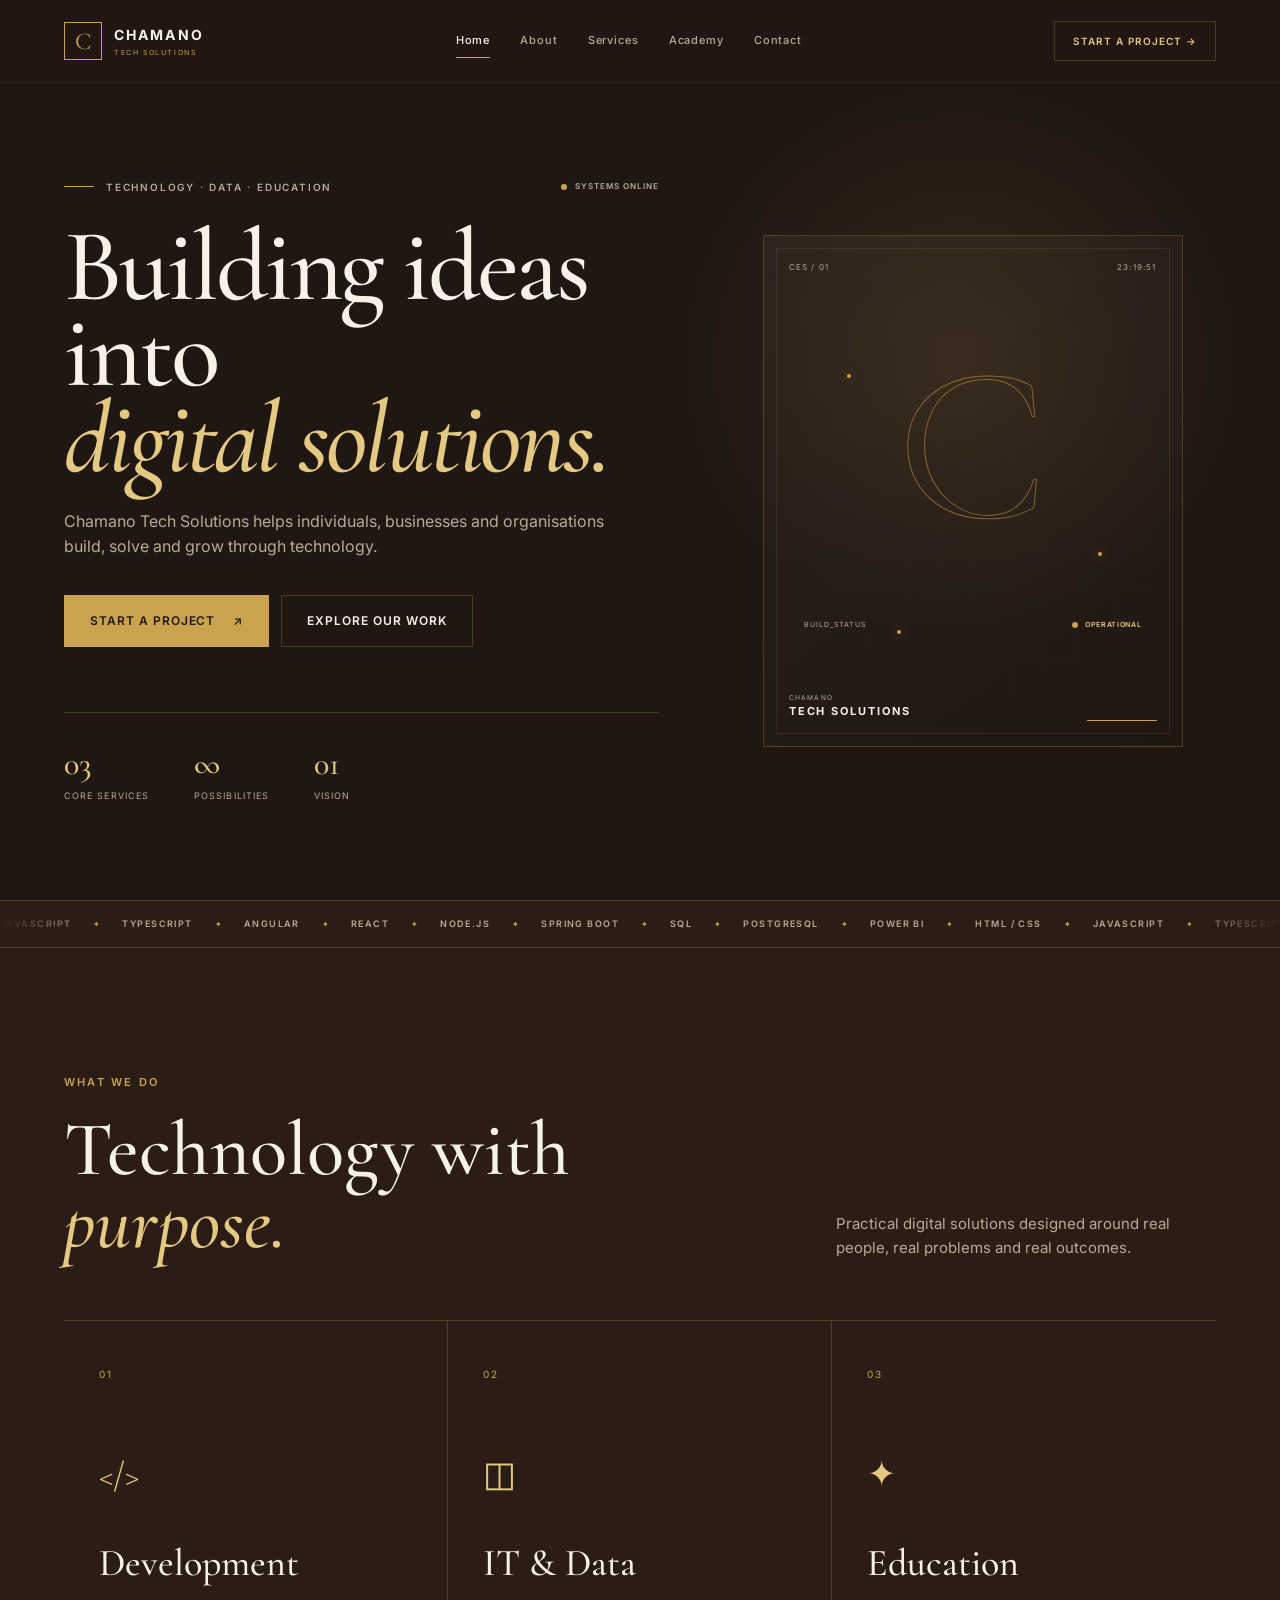
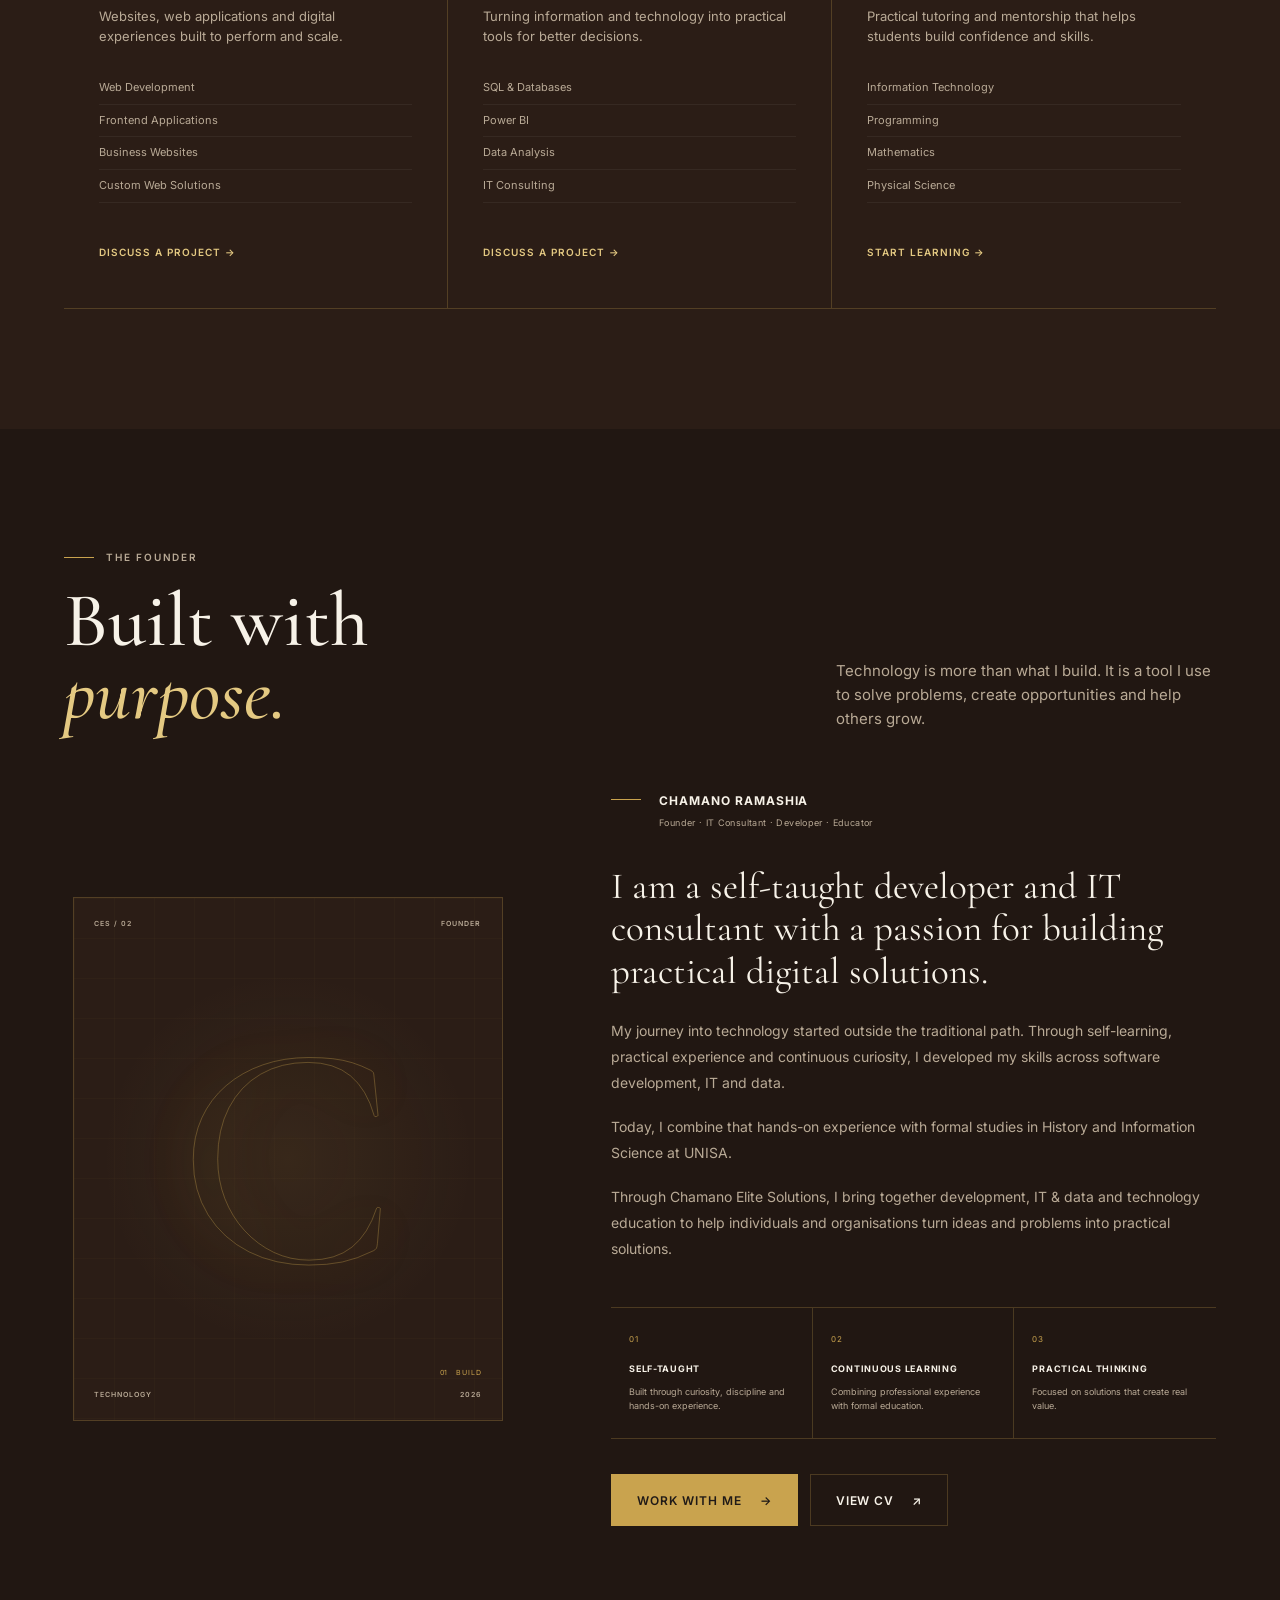
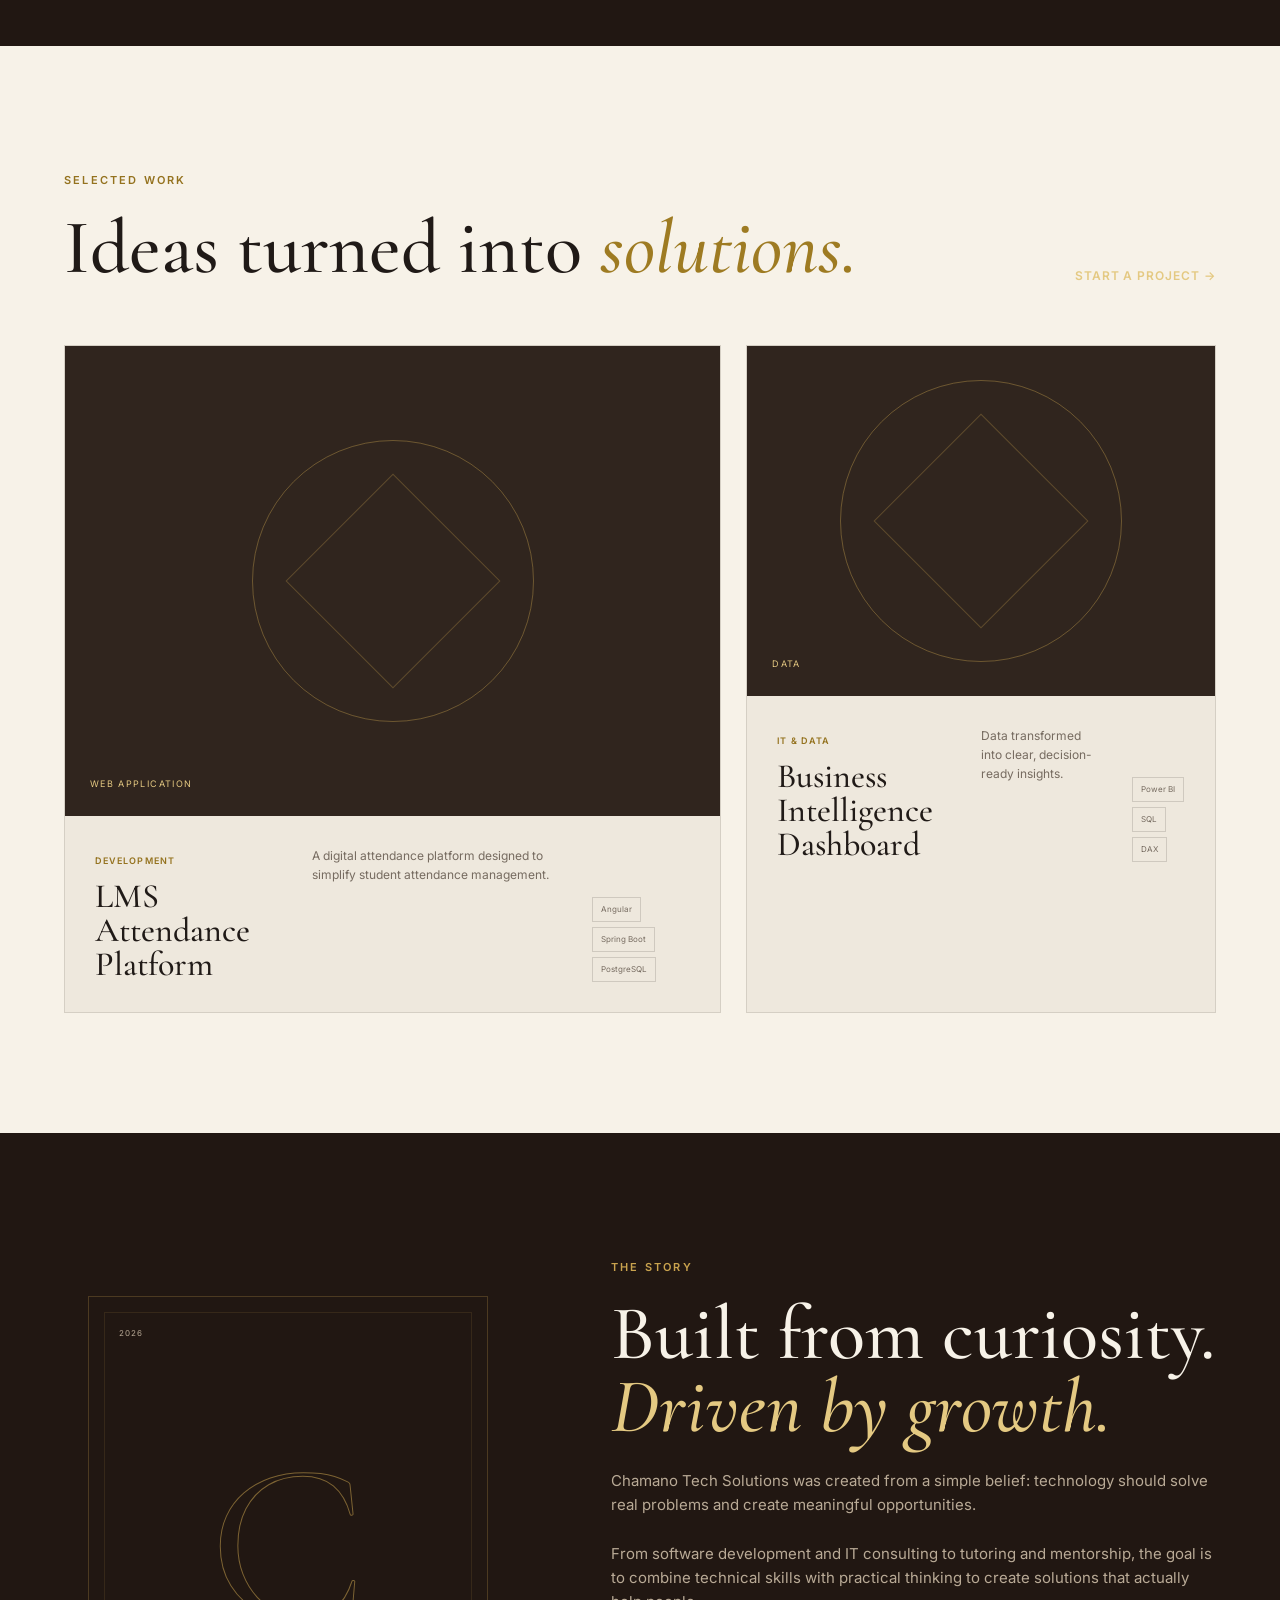
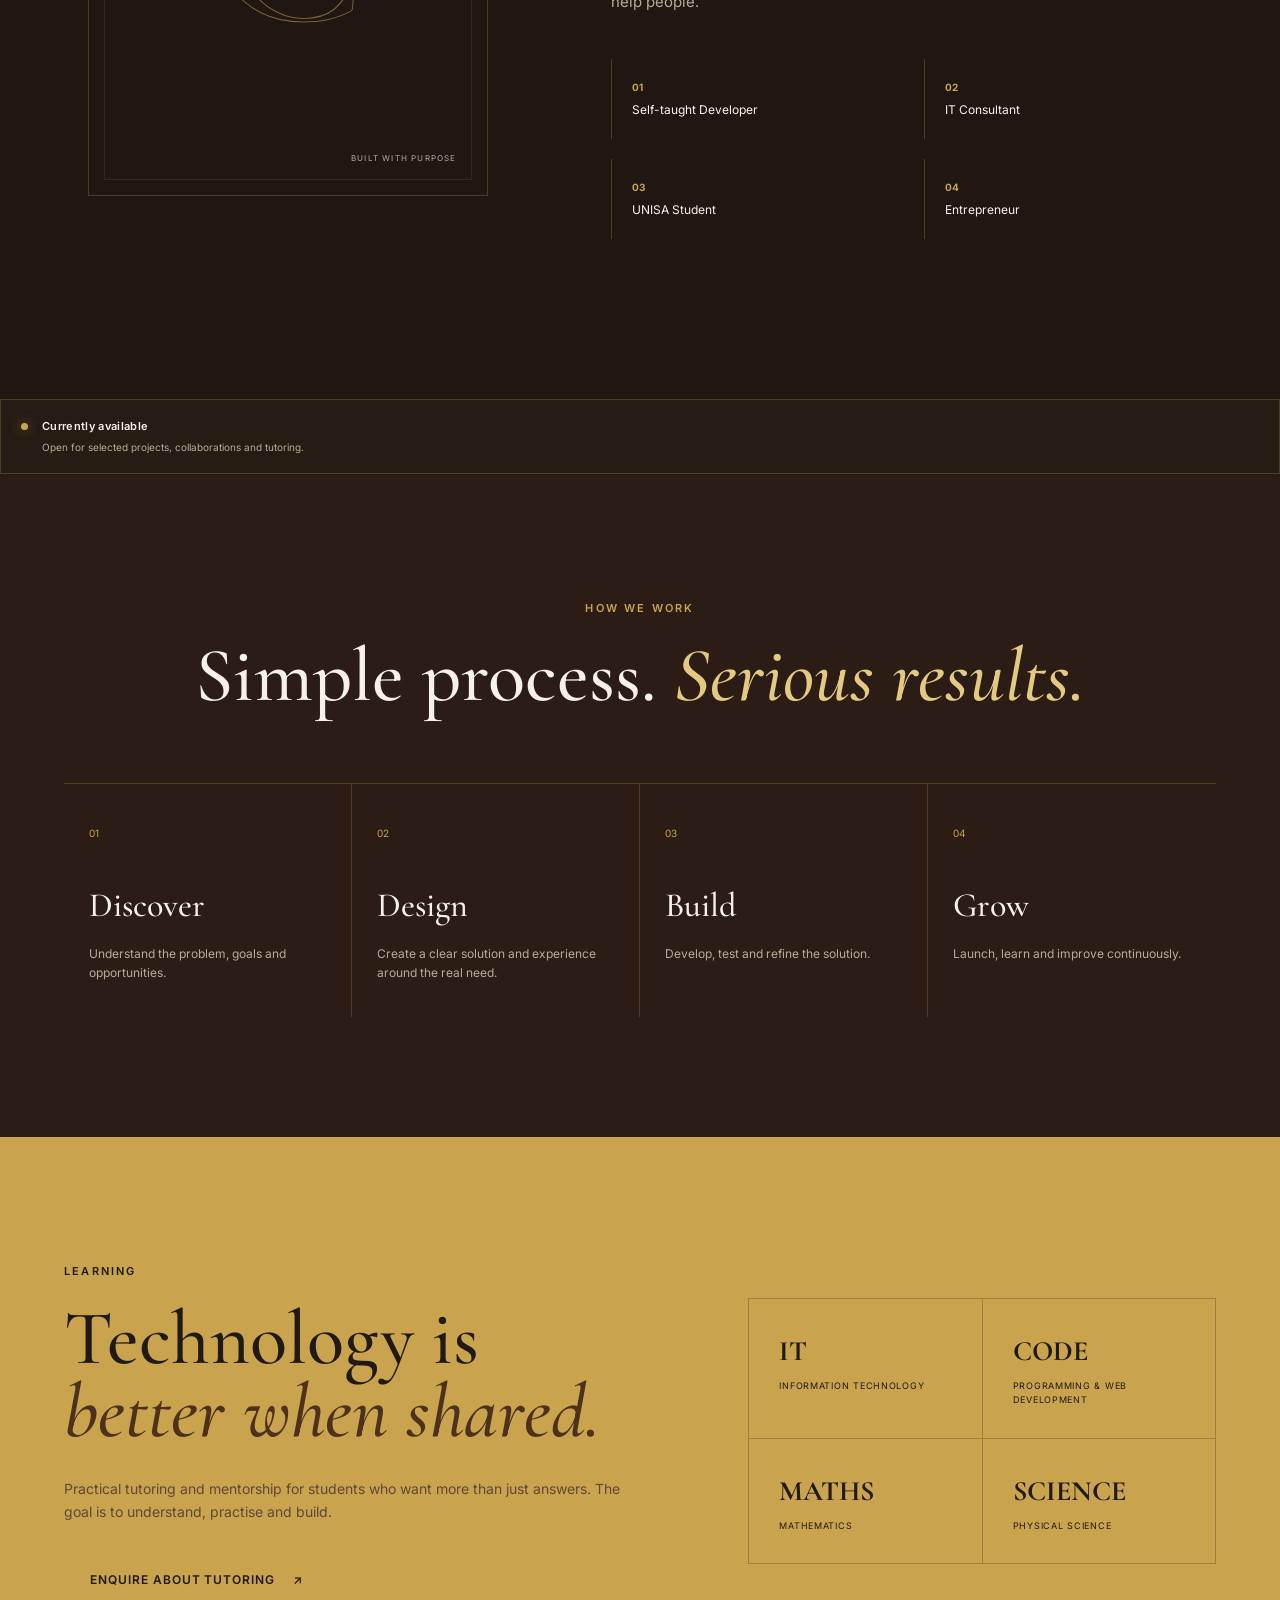
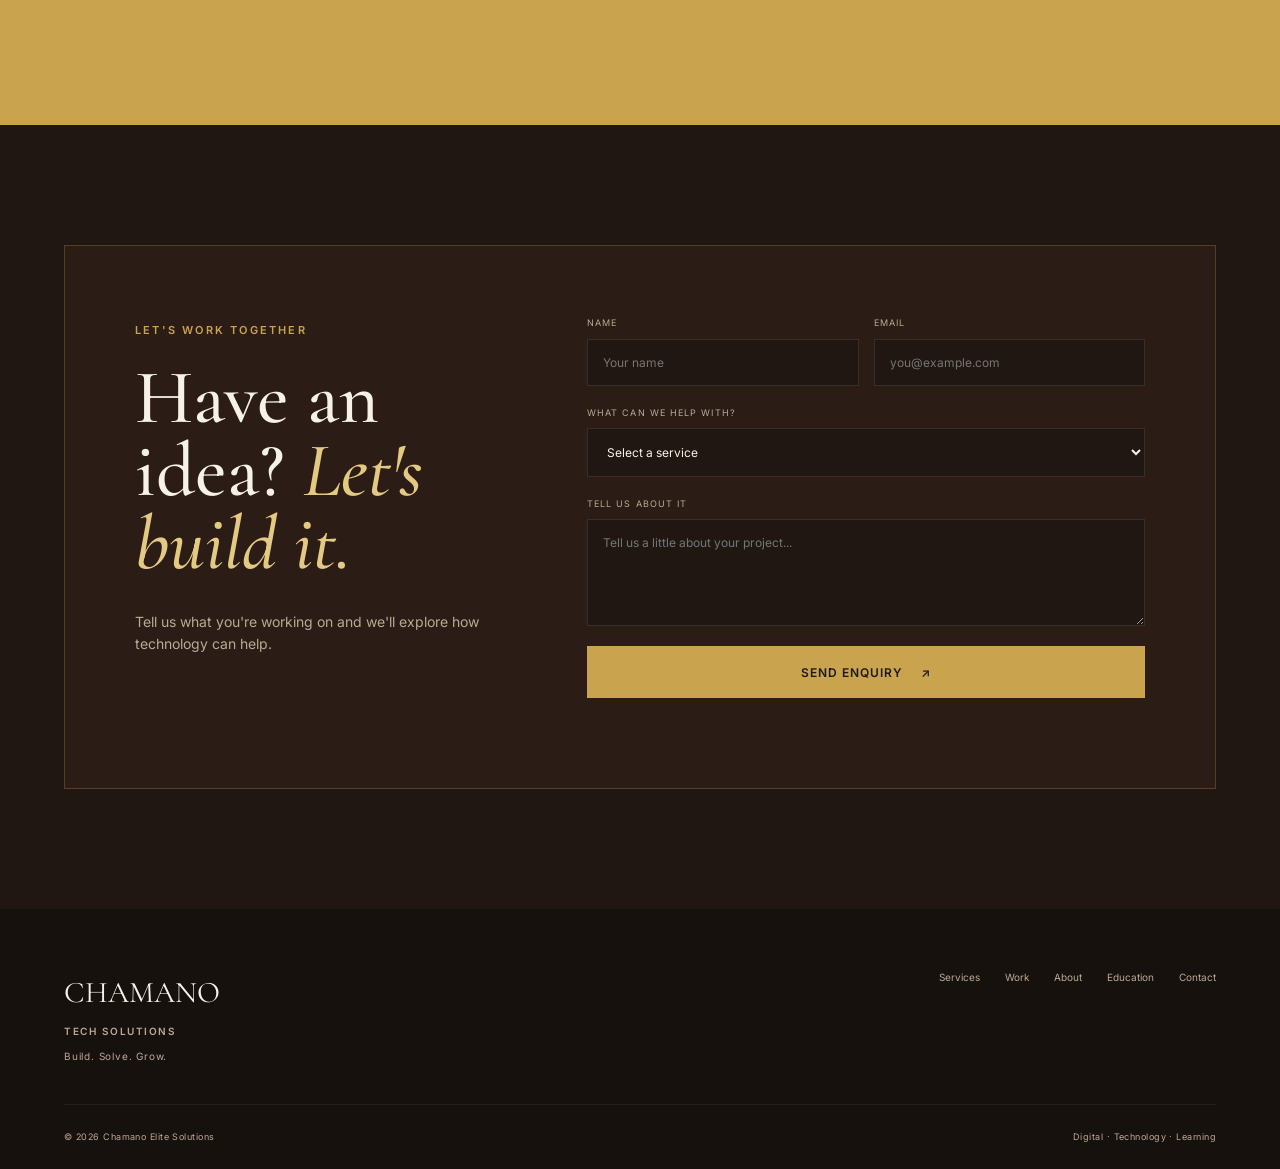
==== commit b8f625f5: "adding the service" ====
--- a/index.html
+++ b/index.html
@@ -39,18 +39,15 @@
 
         <nav class="main-nav" id="mainNav">
 
-            <a href="index.html" class="nav-link active">Home</a>
+            <a href="index.html"  class="nav-link active">Home</a>
+            <a href="about.html" class="nav-link">About</a>
             <a href="services.html" class="nav-link">Services</a>
-            <a href="work.html" class="nav-link">Work</a>
-            <a href="about.html" class="nav-link">About</a>
-            <a href="education.html" class="nav-link">Education</a>
+            <a href="education.html" class="nav-link">Academy</a>
             <a href="contact.html" class="nav-link">Contact</a>
 
         </nav>
 
-        <a href="contact.html" class="nav-cta">
-            Start a Project
-        </a>
+       <a href="contact.html" class="nav-cta" >Start a Project <span>→</span> </a>
 
         <button class="menu-toggle" id="menuToggle" aria-label="Open menu">
             <span></span>
--- a/responsiveness.css
+++ b/responsiveness.css
@@ -660,4 +660,431 @@
 
     }
 
+}
+
+/* =========================================================
+   SERVICES PAGE — RESPONSIVE
+========================================================= */
+
+
+/* =========================================
+   TABLET
+========================================= */
+
+@media (max-width: 900px) {
+
+    .service-detail-header {
+
+        grid-template-columns: 1fr;
+
+        gap: 25px;
+
+    }
+
+
+    .service-detail-header h2 {
+
+        font-size:
+            clamp(55px, 9vw, 80px);
+
+    }
+
+
+    .service-project-card.featured {
+
+        grid-column:
+            span 1;
+
+    }
+
+
+    .service-project-grid {
+
+        grid-template-columns: 1fr;
+
+    }
+
+
+    .services-cta {
+
+        flex-direction: column;
+
+        align-items: flex-start;
+
+    }
+
+
+    .services-cta .btn {
+
+        width: auto;
+
+    }
+
+}
+
+
+/* =========================================
+   MOBILE
+========================================= */
+
+@media (max-width: 767px) {
+
+    .service-detail-header {
+
+        margin-bottom:
+            45px;
+
+    }
+
+
+    .service-detail-header h2 {
+
+        font-size:
+            clamp(48px, 13vw, 65px);
+
+    }
+
+
+    .service-detail-intro {
+
+        gap: 15px;
+
+    }
+
+
+    .service-detail-intro p {
+
+        font-size: 11px;
+
+    }
+
+
+    .service-offerings {
+
+        grid-template-columns:
+            1fr;
+
+    }
+
+
+    .offering-card {
+
+        grid-template-columns:
+            25px 1fr 20px;
+
+        gap: 12px;
+
+        padding:
+            28px 18px;
+
+    }
+
+
+    .offering-card:nth-child(odd) {
+
+        border-right: 0;
+
+    }
+
+
+    .offering-card h3 {
+
+        font-size: 25px;
+
+    }
+
+
+    .offering-card p {
+
+        font-size: 9px;
+
+    }
+
+
+    .service-technology-row {
+
+        display: block;
+
+    }
+
+
+    .service-technology-row > span {
+
+        display: block;
+
+        margin-bottom: 15px;
+
+    }
+
+
+    .project-visual {
+
+        height: 240px;
+
+    }
+
+
+    .service-project-info {
+
+        display: block;
+
+        padding:
+            25px 20px;
+
+    }
+
+
+    .service-project-info h3 {
+
+        font-size: 28px;
+
+    }
+
+
+    .project-stack {
+
+        justify-content:
+            flex-start;
+
+        max-width: none;
+
+        margin-top: 20px;
+
+    }
+
+
+    .services-cta {
+
+        padding:
+            40px 22px;
+
+    }
+
+
+    .services-cta .btn {
+
+        width: 100%;
+
+    }
+
+}
+
+
+/* =========================================
+   SMALL MOBILE
+========================================= */
+
+@media (max-width: 480px) {
+
+    .service-detail-header h2 {
+
+        font-size: 46px;
+
+    }
+
+
+    .offering-card {
+
+        padding:
+            25px 15px;
+
+    }
+
+
+    .offering-card h3 {
+
+        font-size: 23px;
+
+    }
+
+
+    .project-visual {
+
+        height: 210px;
+
+    }
+
+
+    .services-cta h2 {
+
+        font-size: 40px;
+
+    }
+
+}
+
+/* =========================================================
+   CES PRACTICALS — RESPONSIVE
+========================================================= */
+
+
+/* =========================================
+   TABLET
+========================================= */
+
+@media (max-width: 1050px) {
+
+    .practicals-grid {
+
+        grid-template-columns:
+            repeat(2, 1fr);
+
+    }
+
+}
+
+
+/* =========================================
+   MOBILE
+========================================= */
+
+@media (max-width: 767px) {
+
+    .practicals-intro {
+
+        align-items:
+            flex-start;
+
+        padding:
+            18px;
+
+    }
+
+
+    .practicals-intro p {
+
+        font-size:
+            18px;
+
+    }
+
+
+    .practicals-grid {
+
+        grid-template-columns:
+            1fr;
+
+    }
+
+
+    .practical-card {
+
+        min-height:
+            auto;
+
+        padding:
+            28px 20px 22px;
+
+    }
+
+
+    .practical-card h3 {
+
+        font-size:
+            31px;
+
+    }
+
+
+    .practical-card > p {
+
+        font-size:
+            10px;
+
+    }
+
+
+    .practical-bottom {
+
+        align-items:
+            center;
+
+    }
+
+
+    .practical-btn {
+
+        padding:
+            11px 12px;
+
+    }
+
+
+    .practicals-note {
+
+        justify-content:
+            flex-start;
+
+        align-items:
+            flex-start;
+
+    }
+
+}
+
+
+/* =========================================
+   SMALL MOBILE
+========================================= */
+
+@media (max-width: 480px) {
+
+    .practicals-intro {
+
+        gap:
+            13px;
+
+    }
+
+
+    .practicals-intro-mark {
+
+        width: 36px;
+        height: 36px;
+
+        font-size:
+            10px;
+
+    }
+
+
+    .practicals-intro p {
+
+        font-size:
+            16px;
+
+    }
+
+
+    .practical-card {
+
+        padding:
+            25px 17px 20px;
+
+    }
+
+
+    .practical-card h3 {
+
+        font-size:
+            29px;
+
+    }
+
+
+    .practical-bottom strong {
+
+        font-size:
+            25px;
+
+    }
+
+
+    .practical-btn {
+
+        font-size:
+            6px;
+
+    }
+
 }
